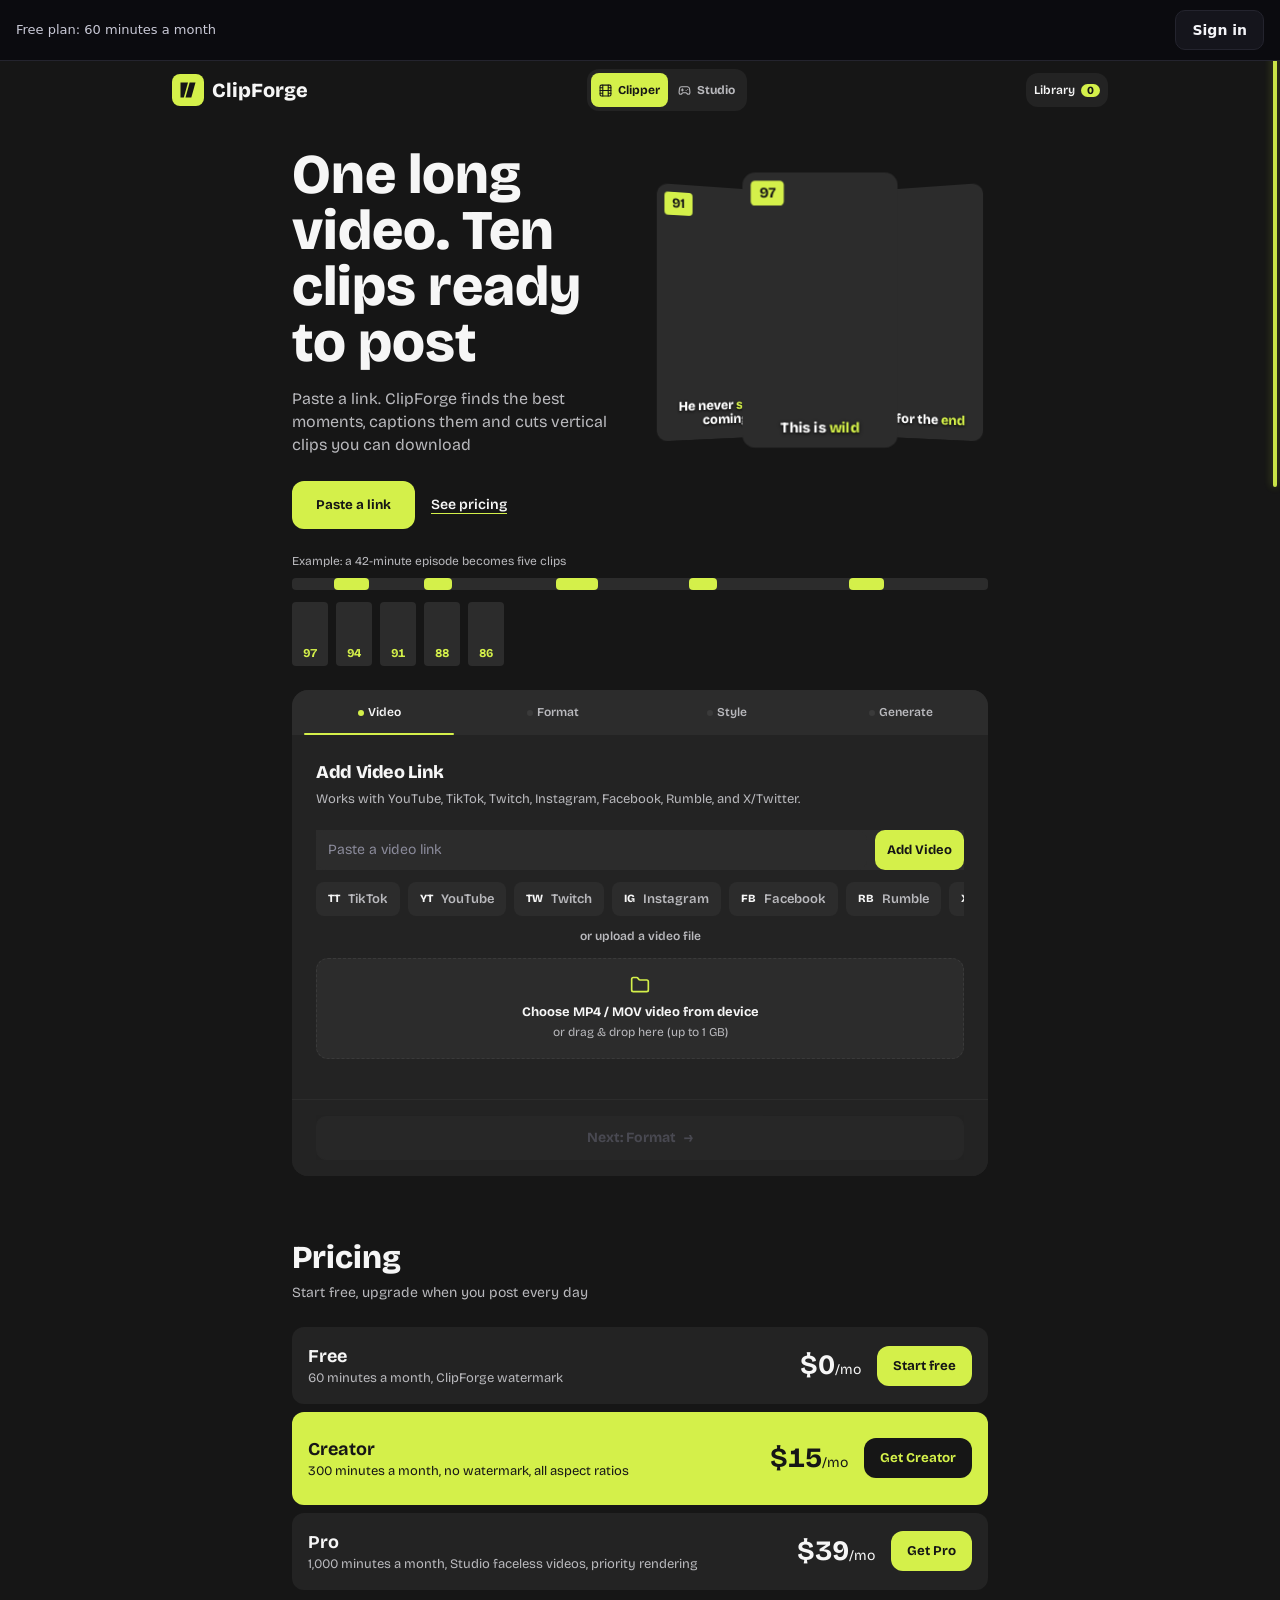
==== static/index.html @ 3fba1530 "Add sign-in, usage bar, upgrade prompts and Studio lock to the page" ====
<!DOCTYPE html>
<html lang="en">
<head>
  <meta charset="utf-8">
  <meta name="viewport" content="width=device-width, initial-scale=1, maximum-scale=1">
  <title>ClipForge — AI Video Repurposing & Studio</title>
  <link rel="preconnect" href="https://fonts.googleapis.com">
  <link rel="stylesheet" href="https://fonts.googleapis.com/css2?family=Bricolage+Grotesque:opsz,wght@12..96,400;12..96,600;12..96,800&display=swap">
  <style>
    :root {
      --bg: #0a0a0d;
      --card: #121217;
      --card-inner: #1a1a21;
      --line: #2a2a34;
      --line-active: #3d3d4b;
      --ink: #f4f4f6;
      --mute: #a1a1b0;
      --acc: #7c3aed;
      --acc-glow: rgba(124, 58, 237, 0.25);
      --acc-light: #a78bfa;
      --gold: #f59e0b;
      --gold-glow: rgba(245, 158, 11, 0.2);
      --purple: #a855f7;
      --purple-glow: rgba(168, 85, 247, 0.25);
      --err: #ef4444;
      --radius: 12px;
      --radius-sm: 8px;
    }
    * { box-sizing: border-box; margin: 0; padding: 0; }
    html { background: var(--bg); color-scheme: dark; }
    body {
      font: 400 15px/1.5 'Plus Jakarta Sans', system-ui, -apple-system, sans-serif;
      color: var(--ink);
      min-height: 100vh;
      overflow-x: hidden;
      background: #1e293b;
      -webkit-font-smoothing: antialiased;
    }

    /* Top Nav */
    header {
      border-bottom: 1px solid var(--line);
      background: rgba(11, 13, 20, 0.85);
      backdrop-filter: blur(12px);
      position: sticky;
      top: 0;
      z-index: 50;
    }
    .nav-inner {
      max-width: 960px;
      margin: 0 auto;
      padding: 10px 16px;
      display: flex;
      justify-content: space-between;
      align-items: center;
      gap: 12px;
    }
    .brand {
      display: flex;
      align-items: center;
      gap: 8px;
      font-size: 18px;
      font-weight: 800;
      letter-spacing: 0;
      cursor: pointer;
    }
    .brand-icon {
      width: 28px;
      height: 28px;
      background: #6d28d9;
      border-radius: 8px;
      display: flex;
      align-items: center;
      justify-content: center;
      font-size: 14px;
    }
    .brand span { color: var(--acc); }

    .mode-nav {
      display: flex;
      background: var(--card-inner);
      border: 1px solid var(--line);
      border-radius: 20px;
      padding: 2px;
      gap: 2px;
    }
    .mode-btn {
      background: transparent;
      border: none;
      color: var(--mute);
      font-size: 12px;
      font-weight: 700;
      padding: 5px 12px;
      border-radius: 16px;
      cursor: pointer;
      display: flex;
      align-items: center;
      gap: 5px;
      transition: all 0.2s;
    }
    .mode-btn.active {
      background: var(--card);
      color: var(--ink);
      box-shadow: 0 2px 8px rgba(0,0,0,0.4);
    }
    .mode-btn.active-gta {
      background: #a855f7;
      color: #fff;
    }

    .btn-lib {
      background: var(--card);
      border: 1px solid var(--line);
      color: var(--ink);
      font-size: 12px;
      font-weight: 600;
      padding: 5px 10px;
      border-radius: 20px;
      display: flex;
      align-items: center;
      gap: 6px;
      cursor: pointer;
      transition: all 0.2s;
      white-space: nowrap;
    }
    .btn-lib:hover { border-color: var(--line-active); background: var(--card-inner); }
    .badge-count {
      background: var(--acc);
      color: #000;
      font-size: 10px;
      font-weight: 800;
      padding: 1px 5px;
      border-radius: 10px;
    }

    /* Main Container */
    main {
      max-width: 680px;
      margin: 0 auto;
      padding: 20px 16px 80px;
    }

    /* Hero */
    .hero {
      text-align: center;
      margin-bottom: 20px;
    }
    .hero-badge {
      display: inline-flex;
      align-items: center;
      gap: 6px;
      padding: 4px 12px;
      border-radius: 20px;
      background: var(--acc-glow);
      border: 1px solid rgba(124, 58, 237, 0.4);
      color: var(--acc-light);
      font-size: 11px;
      font-weight: 700;
      margin-bottom: 8px;
      text-transform: none;
      letter-spacing: 0.5px;
    }
    .hero-badge.gta {
      background: var(--purple-glow);
      border-color: rgba(168, 85, 247, 0.4);
      color: #c084fc;
    }
    h1 {
      font-size: clamp(22px, 5vw, 32px);
      font-weight: 800;
      line-height: 1.2;
      letter-spacing: 0;
      margin-bottom: 6px;
    }
    h1 span {
      background: #7c3aed;
      -webkit-background-clip: text;
      -webkit-text-fill-color: transparent;
    }
    h1 span.gta-text {
      background: #c084fc;
      -webkit-background-clip: text;
      -webkit-text-fill-color: transparent;
    }
    .hero p {
      color: var(--mute);
      font-size: 13px;
      line-height: 1.4;
    }

    /* Wizard Card */
    .wizard-card {
      background: var(--card);
      border: 1px solid var(--line);
      border-radius: var(--radius);
      box-shadow: 0 12px 36px rgba(0, 0, 0, 0.4);
      overflow: hidden;
    }

    /* Step Indicator Bar */
    .steps-header {
      display: flex;
      border-bottom: 1px solid var(--line);
      background: rgba(19, 23, 34, 0.6);
    }
    .step-tab {
      flex: 1;
      padding: 12px 6px;
      text-align: center;
      font-size: 12px;
      font-weight: 600;
      color: var(--mute);
      display: flex;
      align-items: center;
      justify-content: center;
      gap: 6px;
      border-bottom: 2px solid transparent;
      transition: all 0.2s;
    }
    .step-tab.active {
      color: var(--acc-light);
      border-bottom-color: var(--acc);
      background: rgba(124, 58, 237, 0.05);
    }
    .step-tab.completed { color: var(--ink); }
    .step-circle {
      width: 18px;
      height: 18px;
      border-radius: 50%;
      background: var(--line);
      color: var(--mute);
      font-size: 10px;
      display: flex;
      align-items: center;
      justify-content: center;
      font-weight: 700;
    }
    .step-tab.active .step-circle {
      background: var(--acc);
      color: #000;
    }
    .step-tab.completed .step-circle {
      background: var(--line-active);
      color: var(--ink);
    }

    /* Step Content Area */
    .step-body { padding: 18px 16px; }
    .step-pane { display: none; }
    .step-pane.active {
      display: block;
      animation: slideIn 0.25s cubic-bezier(0.16, 1, 0.3, 1);
    }
    @keyframes slideIn {
      from { opacity: 0; transform: translateY(6px); }
      to { opacity: 1; transform: translateY(0); }
    }

    .pane-title {
      font-size: 16px;
      font-weight: 700;
      margin-bottom: 4px;
      display: flex;
      align-items: center;
      gap: 6px;
    }
    .pane-subtitle {
      font-size: 12px;
      color: var(--mute);
      margin-bottom: 14px;
    }

    /* Input & Queue */
    .input-box {
      display: flex;
      flex-direction: column;
      gap: 10px;
    }
    @media (min-width: 520px) {
      .input-box { flex-direction: row; }
    }
    .url-input {
      flex: 1;
      background: var(--card-inner);
      border: 1px solid var(--line);
      border-radius: var(--radius-sm);
      color: var(--ink);
      font-size: 14px;
      font-family: inherit;
      padding: 13px 14px;
      outline: none;
      transition: all 0.2s;
    }
    .url-input:focus {
      border-color: var(--acc);
      box-shadow: 0 0 0 3px var(--acc-glow);
    }
    .url-input::placeholder { color: #525c76; }
    .btn-add {
      background: var(--acc);
      color: #000;
      border: none;
      border-radius: var(--radius-sm);
      padding: 13px 18px;
      font-size: 13px;
      font-weight: 700;
      font-family: inherit;
      cursor: pointer;
      display: flex;
      align-items: center;
      justify-content: center;
      gap: 6px;
      white-space: nowrap;
      transition: all 0.2s;
    }
    .btn-add:hover { background: var(--acc-light); }
    .btn-add:disabled { opacity: 0.6; cursor: not-allowed; }

    /* Video Queue Cards */
    .queue-container {
      margin-top: 14px;
      display: flex;
      flex-direction: column;
      gap: 8px;
    }
    .video-card {
      background: var(--card-inner);
      border: 1px solid var(--line);
      border-radius: var(--radius-sm);
      padding: 10px 12px;
      display: flex;
      align-items: center;
      gap: 10px;
    }
    .video-thumb {
      width: 80px;
      height: 48px;
      border-radius: 6px;
      object-fit: cover;
      background: #000;
      flex-shrink: 0;
    }
    .video-meta { flex: 1; min-width: 0; }
    .video-name {
      font-size: 13px;
      font-weight: 600;
      white-space: nowrap;
      overflow: hidden;
      text-overflow: ellipsis;
      margin-bottom: 2px;
    }
    .video-author {
      font-size: 11px;
      color: var(--mute);
    }
    .video-status {
      display: inline-block;
      font-size: 10px;
      font-weight: 700;
      color: var(--acc-light);
      background: var(--acc-glow);
      padding: 2px 6px;
      border-radius: 4px;
      margin-top: 4px;
    }
    .btn-remove {
      background: none;
      border: none;
      color: var(--mute);
      font-size: 18px;
      cursor: pointer;
      padding: 4px;
      line-height: 1;
    }
    .btn-remove:hover { color: var(--err); }

    /* Option Groups & Chips */
    .option-group { margin-bottom: 18px; }
    .option-label {
      font-size: 12px;
      font-weight: 700;
      margin-bottom: 8px;
      display: flex;
      align-items: center;
      justify-content: space-between;
    }
    .option-hint {
      font-size: 11px;
      font-weight: 500;
      color: var(--mute);
    }

    .ratio-grid {
      display: grid;
      grid-template-columns: repeat(3, 1fr);
      gap: 8px;
    }
    .ratio-card {
      background: var(--card-inner);
      border: 1.5px solid var(--line);
      border-radius: var(--radius-sm);
      padding: 12px 6px;
      text-align: center;
      cursor: pointer;
      transition: all 0.2s;
      position: relative;
    }
    .ratio-card:hover { border-color: var(--line-active); }
    .ratio-card.active {
      border-color: var(--acc);
      background: rgba(124, 58, 237, 0.08);
      box-shadow: 0 0 0 2px var(--acc-glow);
    }
    .ratio-badge {
      position: absolute;
      top: -7px;
      right: 5px;
      background: var(--acc);
      color: #000;
      font-size: 8px;
      font-weight: 800;
      padding: 1px 4px;
      border-radius: 10px;
      text-transform: none;
    }
    .ratio-icon { font-size: 20px; margin-bottom: 4px; display: block; }
    .ratio-title { font-size: 11px; font-weight: 700; margin-bottom: 2px; }
    .ratio-desc { font-size: 9px; color: var(--mute); line-height: 1.2; }

    .chips-grid {
      display: flex;
      flex-wrap: wrap;
      gap: 6px;
    }
    .chip {
      background: var(--card-inner);
      border: 1px solid var(--line);
      color: var(--mute);
      padding: 8px 12px;
      border-radius: 8px;
      font-size: 12px;
      font-weight: 600;
      cursor: pointer;
      transition: all 0.2s;
      display: flex;
      align-items: center;
      gap: 6px;
      user-select: none;
    }
    .chip:hover { border-color: var(--line-active); color: var(--ink); }
    .chip.active {
      background: rgba(124, 58, 237, 0.12);
      border-color: var(--acc);
      color: var(--acc-light);
    }
    .chip.active-purple {
      background: rgba(168, 85, 247, 0.15);
      border-color: #a855f7;
      color: #c084fc;
    }
    .color-dot {
      width: 10px;
      height: 10px;
      border-radius: 50%;
      display: inline-block;
    }

    /* ===== Visual previews: horizontal swipe carousels, tap to choose ===== */
    .pv-list.chips-grid,
    .pv-list.ratio-grid {
      display: flex;
      flex-direction: row;
      flex-wrap: nowrap;
      align-items: stretch;
      gap: 10px;
      max-height: none;
      overflow-x: auto;
      overflow-y: hidden;
      overscroll-behavior-x: contain;
      -webkit-overflow-scrolling: touch;
      scroll-snap-type: x mandatory;
      scroll-padding: 0 4px;
      padding: 4px 4px 12px;
      margin: 0 -4px;
      scrollbar-width: thin;
    }
    .chip.pv-row,
    .ratio-card.pv-row {
      display: flex;
      flex-direction: column;
      align-items: center;
      gap: 10px;
      flex: 0 0 168px;
      width: 168px;
      box-sizing: border-box;
      padding: 10px;
      border-radius: 16px;
      text-align: center;
      font-size: 14px;
      scroll-snap-align: start;
    }
    .pv-prev { width: 100%; height: 199px; display: flex; align-items: center; justify-content: center; }
    .pv-txt { width: 100%; min-width: 0; }
    .pv-title { font-size: 14px; font-weight: 800; line-height: 1.25; color: var(--ink); }
    .pv-row.active .pv-title { color: var(--acc-light); }
    .pv-desc { font-size: 11.5px; line-height: 1.35; color: var(--mute); margin-top: 4px; font-weight: 500; }
    .ratio-card.pv-row .ratio-badge { top: -7px; right: 8px; }

    .pv-phone { position: relative; width: 112px; height: 199px; border-radius: 14px; overflow: hidden; background: #000; border: 2px solid rgba(255,255,255,.16); box-sizing: border-box; flex: 0 0 auto; }
    .pv-row.active .pv-phone { border-color: var(--acc); }
    .pv-phone::after { content: ""; position: absolute; inset: 0; background: linear-gradient(180deg, rgba(0,0,0,0) 55%, rgba(0,0,0,.55) 100%); pointer-events: none; }
    .pv-bg { position: absolute; inset: 0; width: 100%; height: 100%; object-fit: cover; object-position: 50% 25%; }
    .pv-fg { position: absolute; left: 0; top: 50%; width: 100%; height: auto; transform: translateY(-50%); }
    .pv-sub { position: absolute; left: 5px; right: 5px; bottom: 16px; text-align: center; font-size: 13px; line-height: 1.12; z-index: 2; }
    .pv-badge { position: absolute; top: 8px; left: 50%; transform: translateX(-50%); background: rgba(0,0,0,.72); color: #fff; font-size: 11px; font-weight: 800; padding: 3px 8px; border-radius: 10px; z-index: 2; white-space: nowrap; }
    .pv-bub { position: absolute; top: 10px; left: 6px; right: 6px; background: #fff; color: #0b1120; font-size: 12px; font-weight: 800; line-height: 1.2; padding: 6px 7px; border-radius: 10px; text-align: center; z-index: 2; }
    .pv-none { position: absolute; top: 8px; left: 0; right: 0; text-align: center; font-size: 11px; font-weight: 900; color: #f87171; z-index: 2; }
    .pv-track { position: absolute; left: 30%; top: 9%; width: 40%; height: 42%; border: 2px dashed #7c3aed; border-radius: 6px; box-shadow: 0 0 8px rgba(124, 58, 237,.6); z-index: 2; }

    .pv-shape { position: relative; overflow: hidden; border: 2px solid var(--mute); border-radius: 8px; background: #000; }
    .pv-shape img { position: absolute; inset: 0; width: 100%; height: 100%; object-fit: cover; }
    .pv-shape.r916 { width: 63px; height: 112px; }
    .pv-shape.r11 { width: 100px; height: 100px; }
    .pv-shape.r169 { width: 112px; height: 63px; }
    .pv-row.active .pv-shape { border-color: var(--acc); }

    .pv-meters { margin-top: 8px; display: flex; flex-direction: column; gap: 4px; }
    .pv-meters div { display: flex; justify-content: space-between; align-items: center; font-size: 11px; color: var(--mute); }
    .pv-dots { display: inline-flex; gap: 3px; }
    .pv-dots i { width: 10px; height: 6px; border-radius: 3px; background: rgba(255,255,255,.14); }
    .pv-dots i.on { background: #7c3aed; }

    .pv-tlwrap { width: 112px; height: 199px; display: flex; flex-direction: column; align-items: center; justify-content: space-between; font-size: 11px; color: var(--mute); padding: 4px 0; box-sizing: border-box; }
    .pv-tlv { position: relative; width: 34px; flex: 1; margin: 6px 0; border-radius: 17px; background: rgba(255,255,255,.08); overflow: hidden; }
    .pv-tlv i { position: absolute; left: 0; right: 0; border-radius: 17px; background: #7c3aed; }

    .pv-cnt { width: 112px; display: flex; flex-direction: column; align-items: center; gap: 6px; }
    .pv-cnt b { font-size: 44px; font-weight: 900; color: #7c3aed; line-height: 1; }
    .pv-cnt small { font-size: 11px; color: var(--mute); text-align: center; }
    .pv-cthumbs { display: flex; flex-wrap: wrap; justify-content: center; align-items: center; gap: 4px; width: 100px; margin-top: 4px; }
    .pv-mini { position: relative; width: 16px; height: 28px; border-radius: 3px; overflow: hidden; border: 1px solid rgba(255,255,255,.3); background: #000; }
    .pv-mini img { position: absolute; inset: 0; width: 100%; height: 100%; object-fit: cover; }
    .pv-more { font-size: 11px; font-weight: 800; color: var(--acc-light); }

    /* Footer Buttons */
    .wizard-footer {
      border-top: 1px solid var(--line);
      padding: 12px 16px;
      background: rgba(19, 23, 34, 0.8);
      display: flex;
      justify-content: space-between;
      align-items: center;
      gap: 12px;
    }
    .btn-back {
      background: transparent;
      border: 1px solid var(--line);
      color: var(--mute);
      padding: 10px 16px;
      border-radius: var(--radius-sm);
      font-size: 12px;
      font-weight: 600;
      font-family: inherit;
      cursor: pointer;
      transition: all 0.2s;
    }
    .btn-back:hover { border-color: var(--line-active); color: var(--ink); }
    .btn-next {
      flex: 1;
      max-width: 260px;
      background: var(--acc);
      color: #000;
      border: none;
      padding: 12px 18px;
      border-radius: var(--radius-sm);
      font-size: 13px;
      font-weight: 800;
      font-family: inherit;
      cursor: pointer;
      display: flex;
      align-items: center;
      justify-content: center;
      gap: 8px;
      transition: all 0.2s;
      margin-left: auto;
    }
    .btn-next:hover:not(:disabled) {
      background: var(--acc-light);
      box-shadow: 0 4px 16px var(--acc-glow);
    }
    .btn-next:disabled {
      background: var(--line);
      color: #525c76;
      cursor: not-allowed;
      box-shadow: none;
    }
    .btn-generate {
      background: #6d28d9;
      box-shadow: 0 4px 20px var(--acc-glow);
    }
    .btn-gta-gen {
      background: #c084fc;
      color: #fff;
      box-shadow: 0 4px 20px var(--purple-glow);
    }

    /* Live Progress Stage */
    #run-view, #faceless-run-view {
      display: none;
      padding: 20px 16px;
    }
    .run-header {
      display: flex;
      justify-content: space-between;
      align-items: center;
      margin-bottom: 16px;
    }
    .pulse-wrap {
      display: flex;
      align-items: center;
      gap: 8px;
    }
    .pulse-dot {
      width: 10px;
      height: 10px;
      border-radius: 50%;
      background: var(--acc);
      box-shadow: 0 0 10px var(--acc);
      animation: pulse 1.6s infinite;
    }
    @keyframes pulse {
      0% { transform: scale(0.9); opacity: 0.7; }
      50% { transform: scale(1.15); opacity: 1; }
      100% { transform: scale(0.9); opacity: 0.7; }
    }
    .timer-badge {
      background: var(--card-inner);
      border: 1px solid var(--line);
      font-family: monospace;
      font-size: 12px;
      padding: 3px 8px;
      border-radius: 6px;
      color: var(--mute);
    }

    .progress-track {
      width: 100%;
      height: 6px;
      background: var(--card-inner);
      border-radius: 999px;
      overflow: hidden;
      margin-bottom: 16px;
      border: 1px solid var(--line);
    }
    .progress-fill {
      height: 100%;
      width: 5%;
      background: linear-gradient(90deg, var(--acc), var(--acc-light));
      border-radius: 999px;
      transition: width 0.4s ease;
      box-shadow: 0 0 8px var(--acc-glow);
    }

    /* Review & Trim Screen */
    .trim-input {
      background: var(--card-inner);
      border: 1px solid var(--line);
      color: var(--ink);
      padding: 4px 8px;
      border-radius: 6px;
      font-size: 12px;
      width: 68px;
      text-align: center;
      font-weight: 700;
    }
    .trim-input:focus {
      border-color: var(--acc);
      outline: none;
    }
    .btn-nudge {
      background: var(--card-inner);
      border: 1px solid var(--line);
      color: var(--mute);
      padding: 4px 8px;
      border-radius: 6px;
      font-size: 11px;
      font-weight: 700;
      cursor: pointer;
      transition: all 0.15s ease;
    }
    .btn-nudge:hover {
      color: var(--ink);
      border-color: var(--line-active);
    }
    .review-card {
      background: var(--card-inner);
      border: 1px solid var(--line);
      border-radius: 12px;
      padding: 14px;
      transition: all 0.2s ease;
    }
    .review-card.selected {
      border-color: rgba(124, 58, 237, 0.5);
      background: rgba(124, 58, 237, 0.04);
    }

    /* Animated Pipeline Stepper */
    .pipe-stepper {
      display: flex;
      flex-direction: column;
      gap: 8px;
      margin-bottom: 16px;
    }
    .pipe-step {
      background: var(--card-inner);
      border: 1px solid var(--line);
      border-radius: var(--radius-sm);
      padding: 10px 12px;
      display: flex;
      align-items: center;
      justify-content: space-between;
      gap: 10px;
      transition: all 0.3s;
    }
    .pipe-step.active {
      border-color: var(--acc);
      background: rgba(124, 58, 237, 0.08);
    }
    .pipe-step.completed {
      border-color: var(--line-active);
      opacity: 0.8;
    }
    .pipe-left {
      display: flex;
      align-items: center;
      gap: 10px;
    }
    .pipe-num {
      width: 22px;
      height: 22px;
      border-radius: 50%;
      background: var(--line);
      color: var(--mute);
      font-size: 11px;
      font-weight: 800;
      display: flex;
      align-items: center;
      justify-content: center;
      flex-shrink: 0;
    }
    .pipe-step.active .pipe-num { background: var(--acc); color: #000; }
    .pipe-step.completed .pipe-num { background: var(--line-active); color: var(--acc-light); }
    .pipe-name { font-size: 13px; font-weight: 700; color: var(--mute); }
    .pipe-step.active .pipe-name { color: var(--ink); }
    .pipe-step.completed .pipe-name { color: var(--ink); }

    /* Animated Stage Icons */
    .anim-icon {
      display: none;
      align-items: center;
      gap: 3px;
    }
    .pipe-step.active .anim-icon { display: flex; }

    .anim-dl {
      font-size: 14px;
      animation: dlBounce 0.8s ease-in-out infinite;
    }
    @keyframes dlBounce {
      0%, 100% { transform: translateY(-2px); }
      50% { transform: translateY(2px); }
    }

    .eq-bar {
      width: 3px;
      background: var(--acc);
      border-radius: 2px;
      animation: eqBounce 1s ease-in-out infinite;
    }
    .eq-bar:nth-child(1) { height: 8px; animation-delay: 0.1s; }
    .eq-bar:nth-child(2) { height: 14px; animation-delay: 0.3s; }
    .eq-bar:nth-child(3) { height: 6px; animation-delay: 0.2s; }
    .eq-bar:nth-child(4) { height: 12px; animation-delay: 0.4s; }
    @keyframes eqBounce {
      0%, 100% { height: 4px; }
      50% { height: 16px; }
    }

    .scanner-ring {
      width: 14px;
      height: 14px;
      border: 2px solid rgba(124, 58, 237, 0.2);
      border-top-color: var(--acc);
      border-radius: 50%;
      animation: spinRing 0.8s linear infinite;
    }
    @keyframes spinRing {
      0% { transform: rotate(0deg); }
      100% { transform: rotate(360deg); }
    }

    .cutter-icon {
      font-size: 13px;
      animation: cutPulse 0.9s ease-in-out infinite;
    }
    @keyframes cutPulse {
      0%, 100% { transform: scale(1); opacity: 0.7; }
      50% { transform: scale(1.2); opacity: 1; }
    }

    .status-alert {
      background: var(--card-inner);
      border-left: 3px solid var(--acc);
      padding: 10px 12px;
      border-radius: 0 var(--radius-sm) var(--radius-sm) 0;
      font-size: 12px;
      font-weight: 500;
      margin-bottom: 14px;
    }
    .error-alert {
      background: rgba(239, 68, 68, 0.1);
      border-left: 3px solid var(--err);
      color: #fca5a5;
      padding: 10px 12px;
      border-radius: 0 var(--radius-sm) var(--radius-sm) 0;
      font-size: 12px;
      margin-bottom: 14px;
      display: none;
    }

    /* Clips Grid */
    .clips-stream {
      display: flex;
      flex-direction: column;
      gap: 16px;
    }
    @media (min-width: 600px) {
      .clips-stream {
        display: grid;
        grid-template-columns: repeat(2, 1fr);
      }
    }
    .clip-card {
      background: var(--card);
      border: 1px solid var(--line);
      border-radius: var(--radius);
      overflow: hidden;
      display: flex;
      flex-direction: column;
    }
    .video-wrap {
      width: 100%;
      aspect-ratio: 9/16;
      background: #000;
      position: relative;
    }
    .video-wrap.ratio-1-1 { aspect-ratio: 1/1; }
    .video-wrap.ratio-16-9 { aspect-ratio: 16/9; }
    .video-wrap video {
      width: 100%;
      height: 100%;
      object-fit: contain;
    }
    .clip-details {
      padding: 12px;
      display: flex;
      flex-direction: column;
      flex: 1;
    }
    .clip-badges {
      display: flex;
      justify-content: space-between;
      align-items: center;
      margin-bottom: 6px;
    }
    .score-badge {
      background: var(--gold-glow);
      border: 1px solid rgba(245, 158, 11, 0.3);
      color: var(--gold);
      font-size: 10px;
      font-weight: 800;
      padding: 2px 6px;
      border-radius: 10px;
    }
    .cat-badge {
      background: var(--acc-glow);
      color: var(--acc-light);
      font-size: 9px;
      font-weight: 700;
      text-transform: none;
      padding: 2px 5px;
      border-radius: 4px;
    }
    .clip-heading {
      font-size: 13px;
      font-weight: 700;
      margin-bottom: 4px;
      line-height: 1.3;
    }
    .hook-alert {
      background: var(--card-inner);
      border-left: 2px solid var(--gold);
      padding: 5px 8px;
      border-radius: 0 4px 4px 0;
      font-size: 10px;
      color: var(--mute);
      margin-bottom: 8px;
    }
    .hook-alert b { color: var(--ink); }
    .clip-snippet {
      font-size: 11px;
      color: var(--mute);
      margin-bottom: 10px;
      flex: 1;
    }
    .clip-acts {
      display: flex;
      gap: 6px;
      margin-top: auto;
      border-top: 1px solid var(--line);
      padding-top: 8px;
    }
    .btn-dl {
      flex: 1;
      background: var(--acc);
      color: #000;
      font-size: 12px;
      font-weight: 700;
      text-align: center;
      padding: 8px;
      border-radius: var(--radius-sm);
      text-decoration: none;
      cursor: pointer;
      display: flex;
      align-items: center;
      justify-content: center;
      gap: 4px;
    }
    .btn-dl:hover { background: var(--acc-light); }
    .btn-copy {
      background: var(--card-inner);
      border: 1px solid var(--line);
      color: var(--ink);
      font-size: 11px;
      font-weight: 600;
      padding: 8px 10px;
      border-radius: var(--radius-sm);
      cursor: pointer;
    }

    /* Modal Backdrop & Box */
    .modal-backdrop {
      display: none;
      position: fixed;
      inset: 0;
      background: rgba(0,0,0,0.85);
      backdrop-filter: blur(8px);
      z-index: 100;
      align-items: center;
      justify-content: center;
      padding: 16px;
    }
    .modal-box {
      background: var(--card);
      border: 1px solid var(--line);
      border-radius: var(--radius);
      max-width: 620px;
      width: 100%;
      max-height: 85vh;
      overflow-y: auto;
      padding: 18px;
    }

    /* Script area */
    .script-area {
      width: 100%;
      background: var(--card-inner);
      border: 1px solid var(--line);
      border-radius: var(--radius-sm);
      color: var(--ink);
      font-size: 13px;
      font-family: inherit;
      padding: 12px;
      outline: none;
      resize: vertical;
      min-height: 110px;
      line-height: 1.5;
    }
    .script-area:focus {
      border-color: #a855f7;
      box-shadow: 0 0 0 3px var(--purple-glow);
    }
    .script-counter {
      display: flex;
      justify-content: space-between;
      font-size: 11px;
      color: var(--mute);
      margin-top: 4px;
      margin-bottom: 12px;
    }
    .script-pills {
      display: flex;
      flex-wrap: wrap;
      gap: 6px;
      margin-bottom: 14px;
    }
    .script-pill {
      background: var(--card-inner);
      border: 1px solid var(--line);
      color: var(--mute);
      font-size: 11px;
      font-weight: 600;
      padding: 4px 8px;
      border-radius: 12px;
      cursor: pointer;
      transition: all 0.2s;
    }
    .script-pill:hover {
      border-color: #a855f7;
      color: #c084fc;
    }

    /* Voice profile consent box */
    .consent-box {
      background: rgba(168, 85, 247, 0.08);
      border: 1px solid rgba(168, 85, 247, 0.3);
      border-radius: var(--radius-sm);
      padding: 12px;
      margin: 14px 0;
      font-size: 12px;
      display: flex;
      align-items: flex-start;
      gap: 10px;
      line-height: 1.4;
    }
    .consent-box input[type="checkbox"] {
      margin-top: 3px;
      cursor: pointer;
      accent-color: #a855f7;
    }

    /* ===== Design pass: hierarchy, fewer decorations, mobile-first ===== */
    body { background: var(--bg); font-size: 16px; }
    main { max-width: 560px; padding: 16px 16px 96px; }
    .brand-icon { background: var(--acc); }
    header .nav-inner { padding: 10px 16px; gap: 8px; }
    .mode-btn { padding: 7px 10px; font-size: 12px; min-height: 36px; }
    .btn-lib { min-height: 36px; }

    .hero { text-align: left; margin-bottom: 18px; }
    h1 { font-size: clamp(26px, 7vw, 34px); line-height: 1.12; letter-spacing: 0; margin-bottom: 8px; }
    h1 span, h1 span.gta-text {
      background: none;
      -webkit-background-clip: border-box;
      background-clip: border-box;
      -webkit-text-fill-color: currentColor;
      color: var(--acc-light);
    }
    h1 span.gta-text { color: #c084fc; }
    .hero p { font-size: 15px; color: var(--mute); line-height: 1.45; }

    .wizard-card { box-shadow: none; border-radius: 14px; }
    .steps-header { background: transparent; }
    .step-tab { font-size: 13px; padding: 14px 6px; min-height: 48px; }
    .step-tab.active { background: transparent; }
    .step-body { padding: 20px 16px; }

    .pane-title { font-size: 20px; font-weight: 800; letter-spacing: 0; margin-bottom: 4px; }
    .pane-subtitle { font-size: 14px; margin-bottom: 20px; line-height: 1.45; }
    .option-group { margin-bottom: 26px; }
    .option-label { font-size: 15px; font-weight: 800; color: var(--ink); margin-bottom: 10px; }
    .option-hint { font-size: 12px; font-weight: 500; }

    .url-input, .url-input:focus { font-size: 16px; min-height: 52px; }
    .btn-add { min-height: 52px; font-size: 15px; }
    .video-card { padding: 12px; }
    .video-name { font-size: 14px; }

    .chip { min-height: 48px; font-size: 14px; font-weight: 700; border-radius: 12px; }
    .ratio-icon, .ratio-badge { display: none; }

    .wizard-footer { padding: 14px 16px; }
    .btn-back { min-height: 48px; font-size: 13px; }
    .btn-next, .btn-generate, .btn-gta-gen {
      min-height: 56px;
      font-size: 15px;
      max-width: none;
      flex: 1;
      margin-left: 0;
      box-shadow: none;
      background: var(--acc);
      color: #000;
    }
    .btn-gta-gen { background: #9333ea; color: #fff; }
    .btn-next:hover:not(:disabled), .btn-generate:hover:not(:disabled) { box-shadow: none; background: var(--acc-light); }
    .btn-gta-gen:hover:not(:disabled) { background: #7e22ce; box-shadow: none; }

    .btn-dl { min-height: 48px; font-size: 14px; }
    .clip-card { box-shadow: none; }
    .clip-details { padding: 14px; }
    .clip-acts .btn-copy { min-height: 48px; }
    .review-card, .video-card { box-shadow: none; }
    .wizard-card, .clip-card { border-color: var(--line); }
    #btn-back[style*="hidden"] { display: none; }

    /* ===== Visual redesign: tokens, hierarchy, states ===== */
    :root {
      --radius: 16px;
      --radius-md: 12px;
      --radius-sm: 10px;
      --radius-xs: 8px;
      --blue: #3b82f6;
      --blue-light: #60a5fa;
      --focus-ring: 0 0 0 3px rgba(96, 165, 250, 0.45);
    }
    body { font-size: 16px; line-height: 1.5; }
    h1, h2, .pane-title { text-wrap: balance; }
    p, .pane-subtitle, .option-hint, .clip-snippet, .pv-desc { text-wrap: pretty; }

    /* Header */
    header { background: rgba(10, 10, 13, 0.86); border-bottom: 1px solid var(--line); }
    .nav-inner { min-height: 60px; }
    .brand { font-size: 17px; font-weight: 800; letter-spacing: 0; }
    .brand-icon { width: 30px; height: 30px; border-radius: var(--radius-xs); background: var(--acc); }
    .brand-icon .ico { width: 16px; height: 16px; color: #fff; }
    .brand span { color: var(--acc-light); }
    .mode-nav { background: var(--card); border-radius: var(--radius-md); padding: 3px; }
    .mode-btn { min-height: 34px; border-radius: 9px; font-weight: 700; color: var(--mute); }
    .mode-btn .ico { width: 14px; height: 14px; }
    .mode-btn.active { background: var(--card-inner); color: var(--ink); box-shadow: inset 0 0 0 1px var(--line-active); }
    .mode-btn.active-gta { background: var(--acc); color: #fff; }
    .btn-lib { min-height: 36px; border-radius: 10px; background: var(--card); }
    .badge-count { background: var(--acc); color: #fff; font-variant-numeric: tabular-nums; }

    /* Hero: the product, stated plainly */
    .hero { margin-bottom: 24px; }
    h1 { font-size: clamp(28px, 7vw, 40px); line-height: 1.08; letter-spacing: 0; font-weight: 800; margin-bottom: 10px; }
    h1 span, h1 span.gta-text { color: var(--acc-light); }
    h1 span.gta-text { color: #c084fc; }
    .hero p { font-size: 16px; color: var(--mute); max-width: 46ch; }

    /* Surfaces: one card treatment, no glow */
    .wizard-card { background: var(--card); border: 1px solid var(--line); border-radius: var(--radius); box-shadow: none; }
    .steps-header { background: none; border-bottom: 1px solid var(--line); }
    .step-tab { min-height: 48px; font-size: 13px; font-weight: 600; color: var(--mute); background: none; }
    .step-tab.active { color: var(--ink); background: none; border-bottom-color: var(--acc); }
    .step-tab.completed { color: var(--ink); }
    .step-tab.active .step-circle { background: var(--acc); color: #fff; }
    .step-circle, .pipe-num { font-variant-numeric: tabular-nums; }
    .step-body { padding: 20px; }
    .wizard-footer { padding: 14px 20px; background: var(--card); }

    /* Type scale */
    .pane-title { font-size: 20px; font-weight: 800; letter-spacing: 0; color: var(--ink); }
    .pane-subtitle { font-size: 14px; color: var(--mute); margin-bottom: 20px; }
    .option-group { margin-bottom: 28px; }
    .option-label { font-size: 14px; font-weight: 700; color: var(--ink); margin-bottom: 12px; }
    .option-hint { font-size: 12px; font-weight: 500; color: var(--mute); }

    /* Inputs and buttons: one primary action per view */
    .url-input { min-height: 52px; font-size: 16px; background: var(--card-inner); border: 1px solid var(--line); border-radius: var(--radius-sm); color: var(--ink); }
    .url-input::placeholder { color: #7d7d8e; }
    .url-input:focus { border-color: var(--acc); box-shadow: 0 0 0 3px rgba(124, 58, 237, 0.3); }
    .btn-add, .btn-next, .btn-generate, .btn-gta-gen, .btn-dl {
      background: var(--acc); color: #fff; font-weight: 700; border-radius: var(--radius-sm); box-shadow: none;
    }
    .btn-add { min-height: 52px; font-size: 15px; }
    .btn-next, .btn-generate, .btn-gta-gen { min-height: 56px; font-size: 16px; }
    .btn-dl { min-height: 44px; font-size: 14px; }
    .btn-add:hover, .btn-next:hover:not(:disabled), .btn-generate:hover:not(:disabled),
    .btn-gta-gen:hover:not(:disabled), .btn-dl:hover { background: #6d28d9; box-shadow: none; }
    .btn-next:disabled { background: var(--card-inner); color: #6f6f80; border: 1px solid var(--line); box-shadow: none; }
    .btn-back { min-height: 48px; font-weight: 600; color: var(--mute); background: transparent; border: 1px solid var(--line); border-radius: var(--radius-sm); }
    .btn-back:hover { color: var(--ink); border-color: var(--line-active); }
    .btn-copy { min-height: 44px; border-radius: var(--radius-xs); }
    button:disabled, .btn-add:disabled { opacity: 0.55; cursor: not-allowed; }
    button:active:not(:disabled) { transform: scale(0.98); }
    button, .chip, .ratio-card { transition: background-color 0.15s ease, border-color 0.15s ease, color 0.15s ease, transform 0.1s ease; }
    :focus-visible { outline: none; box-shadow: var(--focus-ring); }

    /* Option chips and swipe cards */
    .chip { min-height: 48px; font-size: 14px; font-weight: 600; color: var(--mute); background: var(--card-inner); border: 1px solid var(--line); border-radius: var(--radius-md); }
    .chip:hover { border-color: var(--line-active); color: var(--ink); }
    .chip.active { background: rgba(124, 58, 237, 0.14); border-color: var(--acc); color: #efe9ff; }
    .chip .ico { width: 16px; height: 16px; flex: none; }
    .ratio-icon, .ratio-badge { display: none; }
    .chip.pv-row, .ratio-card.pv-row { border-radius: 16px; padding: 10px; }
    .pv-phone { border-radius: 6px; }
    .pv-title { font-size: 14px; font-weight: 700; }
    .pv-desc { font-size: 12px; color: var(--mute); }
    .pv-track { box-shadow: none; }

    /* Progress and status */
    .progress-track { background: var(--card-inner); border: none; height: 6px; }
    .progress-fill { background: linear-gradient(90deg, var(--acc), var(--blue)); box-shadow: none; }
    .pipe-step { background: var(--card-inner); border-radius: var(--radius-sm); }
    .pipe-step.active { border-color: var(--acc); background: rgba(124, 58, 237, 0.1); }
    .status-alert { border-left-color: var(--acc); border-radius: 0 var(--radius-xs) var(--radius-xs) 0; }
    .timer-badge, #run-pct-label, #run-eta, #lib-badge, .score-badge, #review-count-badge,
    #review-selected-summary, #upload-pct-text, .pv-cnt b, .pv-meters { font-variant-numeric: tabular-nums; }
    .timer-badge { font-family: ui-monospace, SFMono-Regular, Menlo, Consolas, monospace; font-size: 12px; border-radius: var(--radius-xs); }

    /* Clip cards and badges */
    .clip-card { background: var(--card); border: 1px solid var(--line); border-radius: var(--radius); box-shadow: none; }
    .clip-details { padding: 14px; }
    .clip-heading { font-size: 15px; font-weight: 700; }
    .clip-snippet { font-size: 13px; color: var(--mute); }
    .clip-acts { border-top: 1px solid var(--line); }
    .score-badge { background: rgba(245, 158, 11, 0.12); border: none; color: #fbbf24; font-weight: 700; border-radius: 6px; }
    .cat-badge { border-radius: 6px; font-weight: 700; }
    .video-card { background: var(--card-inner); border-radius: var(--radius-sm); }
    .video-thumb { border-radius: 6px; }
    .review-card { background: var(--card-inner); border-radius: var(--radius-sm); }
    .review-card.selected { border-color: var(--acc); background: rgba(124, 58, 237, 0.06); }
    .modal-box { background: var(--card); border-radius: var(--radius); }

    /* Icons: one family, sized to the text beside them */
    .ico { width: 1em; height: 1em; display: inline-block; vertical-align: -0.125em; flex: none; }

    /* Wider layout on desktop: the workspace gets more room */
    @media (min-width: 900px) {
      main { max-width: 760px; }
      .step-body { padding: 28px; }
      .wizard-footer { padding: 16px 28px; }
    }

    /* Motion respects the reduced-motion setting */
    @media (prefers-reduced-motion: reduce) {
      *, *::before, *::after {
        animation-duration: 0.01ms !important;
        animation-iteration-count: 1 !important;
        transition-duration: 0.01ms !important;
        scroll-behavior: auto !important;
      }
    }

    /* Fit-to-width fixes found in the 375px review */
    .mode-btn { flex-direction: row; white-space: nowrap; }
    .mode-btn > span { display: inline-flex; align-items: center; gap: 6px; white-space: nowrap; }
    .mode-btn .ico { width: 14px; height: 14px; }
    .step-tab { white-space: nowrap; gap: 6px; padding: 14px 4px; font-size: 12px; }
    .step-tab .step-circle { flex: none; }

    /* Narrow phones: mode switch moves to its own full-width row */
    @media (max-width: 420px) {
      .nav-inner { flex-wrap: wrap; padding: 10px 16px; row-gap: 10px; min-height: 0; }
      .mode-nav { order: 3; width: 100%; }
      .mode-nav .mode-btn { flex: 1; justify-content: center; min-height: 36px; }
      .brand { font-size: 16px; }
    }

    /* ===== v3 system: one spacing scale, one type scale, one motion set ===== */
    :root {
      --s1: 4px;  /* tight: icon to label, dots, meta */
      --s2: 8px;  /* related items */
      --s3: 12px; /* card padding, gaps inside a block */
      --s4: 16px; /* between option groups and sections */
      --fs-meta: 12px;
      --fs-small: 13px;
      --fs-body: 14px;
      --fs-title: 18px;
      --radius-card: 20px; /* outer: 20 - 12 padding = 8 inner */
      --radius-tile: 12px; /* outer: 12 - 6 padding = 6 inner */
      --radius-ctl: 8px;
      --purple-solid: #a855f7;
      --purple-action: #9333ea;
      --ease-out: cubic-bezier(0.16, 1, 0.3, 1);
      --ease-move: cubic-bezier(0.65, 0, 0.35, 1);
      --dur-enter: 200ms;
      --dur-exit: 160ms;   /* exits are 20% shorter than entrances */
      --dur-hover: 150ms;
      --acc-soft: #241a3d; /* solid tint, replaces stacked rgba shades */
      --focus-ring: 0 0 0 2px var(--blue-light);
    }
    body { background: var(--bg); font-size: var(--fs-body); line-height: 1.45; letter-spacing: 0; }
    i, em { font-style: normal; }
    h1, h2, h3, .pane-title, .view-title, .brand, .clip-heading, .pv-title { letter-spacing: 0; }
    :focus-visible { outline: none; box-shadow: var(--focus-ring); }

    /* Layout */
    main { max-width: 560px; padding: var(--s3) var(--s3) 80px; }
    header .nav-inner { min-height: 0; padding: var(--s2) var(--s3); gap: var(--s2); }
    .brand { font-size: 16px; font-weight: 800; }
    .brand-icon { width: 26px; height: 26px; border-radius: 6px; }
    .brand-icon .ico { width: 14px; height: 14px; }
    .mode-nav { padding: 2px; border-radius: var(--radius-ctl); }
    .mode-btn { min-height: 34px; padding: var(--s1) var(--s2); font-size: var(--fs-meta); border-radius: 6px; }
    .mode-btn .ico { width: 13px; height: 13px; }
    .btn-lib { min-height: 34px; padding: var(--s1) var(--s2); font-size: var(--fs-meta); border-radius: var(--radius-ctl); }
    .badge-count { font-size: 11px; padding: 0 6px; border-radius: 8px; }
    @media (min-width: 900px) {
      main { max-width: 680px; }
      .step-body { padding: var(--s4); }
      .wizard-footer { padding: var(--s3) var(--s4); }
    }
    .wizard-card + .wizard-card, #results-view, #faceless-result-view, #live-clips-wrap, #review-view { margin-top: var(--s4); }

    /* Hero: headline, promise, and a real output frame */
    .hero { display: flex; align-items: center; justify-content: space-between; gap: var(--s3); margin-bottom: var(--s4); }
    .hero-copy { min-width: 0; flex: 1; }
    .hero h1 { font-size: 22px; line-height: 1.15; font-weight: 800; margin-bottom: var(--s2); text-wrap: balance; }
    .hero h1 span { color: var(--acc-light); }
    .hero h1 span.gta-text { color: #c084fc; }
    .hero p { font-size: var(--fs-small); color: var(--mute); text-wrap: pretty; }
    .hero-steps { list-style: none; display: flex; flex-wrap: wrap; align-items: center; gap: var(--s1) 0; margin-top: var(--s2); font-size: var(--fs-meta); color: var(--mute); font-weight: 600; }
    .hero-steps li + li::before { content: "→"; margin: 0 var(--s2); color: var(--line-active); }
    .hero-visual { position: relative; flex: 0 0 auto; width: 96px; aspect-ratio: 9 / 16; border-radius: var(--radius-tile); overflow: hidden; background: #000; border: 1px solid var(--line); }
    .hero-visual img { position: absolute; inset: 0; width: 100%; height: 100%; object-fit: cover; object-position: 50% 25%; }
    .hv-sub { position: absolute; left: var(--s1); right: var(--s1); bottom: var(--s3); text-align: center; font-size: 12px; font-weight: 800; line-height: 1.15; color: #fff; text-shadow: 0 1px 3px #000; }
    .hv-sub span { color: #facc15; }
    @media (min-width: 600px) { .hero-visual { width: 120px; } .hero h1 { font-size: 26px; } }

    /* Cards, tabs, steps */
    .wizard-card { background: var(--card); border: 1px solid var(--line); border-radius: var(--radius-card); box-shadow: none; overflow: hidden; }
    .steps-header { background: none; border-bottom: 1px solid var(--line); }
    .step-tab { min-height: 40px; padding: var(--s2) var(--s1); font-size: var(--fs-meta); font-weight: 600; gap: var(--s1); background: none; border-bottom: none; position: relative; color: var(--mute); }
    .step-tab.active { color: var(--ink); background: none; border-bottom: none; }
    .step-tab.completed { color: var(--ink); }
    .step-tab::after { content: ""; position: absolute; left: var(--s3); right: var(--s3); bottom: 0; height: 2px; border-radius: 2px; background: var(--acc); transform: scaleX(0); transition: transform var(--dur-enter) var(--ease-move); }
    .step-tab.active::after { transform: scaleX(1); animation: stretch var(--dur-enter) var(--ease-out); }
    @keyframes stretch { from { transform: scaleX(0.88); } to { transform: scaleX(1); } }
    .step-circle { display: inline-block; width: 6px; height: 6px; min-width: 6px; border-radius: 50%; background: var(--line-active); font-size: 0; color: transparent; }
    .step-tab.active .step-circle { background: var(--acc); }
    .step-tab.completed .step-circle { background: var(--ink); }
    .step-body { position: relative; padding: var(--s3); }
    .step-pane.active { animation: paneIn var(--dur-enter) var(--ease-out) backwards; }
    .step-pane.leaving { display: block; position: absolute; top: var(--s3); left: var(--s3); right: var(--s3); pointer-events: none; animation: paneOut var(--dur-exit) var(--ease-out) forwards; }
    @keyframes paneIn { from { opacity: 0; transform: translateY(4px); } to { opacity: 1; transform: none; } }
    @keyframes paneOut { to { opacity: 0; transform: translateY(-4px); } }
    .wizard-footer { background: var(--card); border-top: 1px solid var(--line); padding: var(--s3); gap: var(--s2); }

    /* Type */
    .pane-title { font-size: var(--fs-title); font-weight: 800; margin-bottom: var(--s1); color: var(--ink); }
    .pane-subtitle { font-size: var(--fs-small); color: var(--mute); margin-bottom: var(--s3); }
    .option-group { margin-bottom: var(--s4); }
    .option-label { font-size: var(--fs-small); font-weight: 700; color: var(--ink); margin-bottom: var(--s2); display: flex; flex-direction: column; align-items: flex-start; gap: 2px; }
    .option-hint { font-size: var(--fs-meta); font-weight: 500; color: var(--mute); }
    .meta { font-size: var(--fs-meta); color: var(--mute); }
    .meta-strong { font-size: var(--fs-meta); color: var(--mute); font-weight: 700; }
    .view-title { font-size: var(--fs-title); font-weight: 800; color: var(--ink); margin: 0; }
    .section-title { font-size: var(--fs-small); font-weight: 700; color: var(--acc-light); }
    .run-title { font-size: var(--fs-body); font-weight: 700; color: var(--ink); }
    .count-text { font-size: var(--fs-meta); font-weight: 700; color: var(--acc-light); }
    .panel { background: var(--card-inner); border-radius: var(--radius-tile); padding: var(--s3); margin-bottom: var(--s4); }
    .panel-title { font-size: var(--fs-small); font-weight: 800; color: var(--ink); }
    .status-text { font-size: var(--fs-meta); font-weight: 700; cursor: help; }
    .status-warn { color: #facc15; }
    .status-info { color: #93c5fd; }

    /* Layout helpers: one gap scale for every row */
    .row { display: flex; align-items: center; gap: var(--s2); }
    .row-tight { gap: var(--s1); }
    .row-wrap { flex-wrap: wrap; }
    .row-between { justify-content: space-between; }
    .row-end { justify-content: flex-end; }
    .stack { display: flex; flex-direction: column; gap: var(--s3); }
    .actions { margin-top: var(--s3); }
    .modal-head { margin-bottom: var(--s3); gap: var(--s2); }
    .results-head { margin-bottom: var(--s3); gap: var(--s2); align-items: flex-end; }
    .review-head { display: flex; justify-content: space-between; align-items: flex-start; flex-wrap: wrap; gap: var(--s2); margin-bottom: var(--s3); }
    .review-foot { margin-top: var(--s3); gap: var(--s3); }

    /* Inputs and buttons: one primary action per view, 40px+ targets */
    .input-box { gap: var(--s2); }
    .url-input { min-height: 40px; font-size: var(--fs-body); padding: var(--s2) var(--s3); border-radius: var(--radius-ctl); }
    .url-input-sm { min-height: 34px; max-width: 200px; font-size: var(--fs-meta); padding: var(--s1) var(--s2); }
    .url-input::placeholder { color: #8b8b9b; }
    .btn-add { min-height: 40px; padding: var(--s2) var(--s3); font-size: var(--fs-small); border-radius: var(--radius-ctl); }
    .btn-add:disabled::before { content: ""; display: inline-block; width: 12px; height: 12px; margin-right: var(--s1); border: 2px solid currentColor; border-right-color: transparent; border-radius: 50%; vertical-align: -2px; animation: spin 0.7s linear infinite; }
    @keyframes spin { to { transform: rotate(360deg); } }
    .btn-next, .btn-generate, .btn-gta-gen { min-height: 44px; padding: var(--s2) var(--s3); font-size: var(--fs-body); border-radius: var(--radius-ctl); }
    .btn-back { min-height: 40px; padding: var(--s2) var(--s3); font-size: var(--fs-small); border-radius: var(--radius-ctl); }
    .btn-sm { min-height: 32px; padding: var(--s1) var(--s2); font-size: var(--fs-meta); }
    .btn-block { width: 100%; }
    .btn-half { max-width: 180px; }
    .btn-retry { flex: 1; }
    .btn-danger { background: #2a1316; color: #fca5a5; border: 1px solid #7f1d1d; }
    .btn-outline-purple { background: var(--card-inner); border: 1px solid var(--purple-solid); color: #d8b4fe; }
    .btn-purple { background: var(--purple-action); color: #fff; border-color: var(--purple-action); }
    .btn-dl { min-height: 40px; padding: var(--s2); font-size: var(--fs-small); border-radius: var(--radius-ctl); }
    .btn-copy { min-height: 40px; padding: var(--s2) var(--s3); font-size: var(--fs-meta); border-radius: var(--radius-ctl); }
    button:disabled, .btn-add:disabled { opacity: 0.5; cursor: not-allowed; }
    button:active:not(:disabled), .chip:active, .pv-row:active, .ratio-card:active { transform: scale(0.97); transition-duration: 0ms; }

    /* Plain chips */
    .chips-grid { gap: var(--s2); }
    .chip { min-height: 36px; padding: var(--s2) var(--s3); font-size: var(--fs-small); font-weight: 600; border-radius: var(--radius-ctl); }
    .chip.active { background: var(--acc-soft); border-color: var(--acc); color: #efe9ff; }
    .color-dot { width: 8px; height: 8px; }

    /* Visual option cards: horizontal swipe, 3 full cards + a peek of the 4th */
    .pv-list.chips-grid, .pv-list.ratio-grid {
      gap: var(--s2);
      padding: var(--s1) var(--s1) var(--s2);
      margin: 0 calc(var(--s1) * -1);
      scroll-padding: var(--s1);
      -webkit-mask-image: linear-gradient(90deg, #000 calc(100% - 24px), transparent);
              mask-image: linear-gradient(90deg, #000 calc(100% - 24px), transparent);
    }
    .chip.pv-row, .ratio-card.pv-row {
      flex: 0 0 84px; width: 84px; gap: var(--s1);
      padding: var(--s1) var(--s1) var(--s2);
      border: 1.5px solid var(--line); border-radius: var(--radius-tile);
      background: var(--card-inner); font-size: var(--fs-meta); text-align: center;
    }
    .pv-row.active { border-color: var(--acc); background: var(--acc-soft); }
    .pv-prev { width: 100%; height: 112px; display: flex; align-items: center; justify-content: center; }
    .pv-txt { width: 100%; min-width: 0; }
    .pv-title { font-size: 12px; font-weight: 700; line-height: 1.2; color: var(--ink); text-wrap: balance; display: -webkit-box; -webkit-line-clamp: 2; -webkit-box-orient: vertical; overflow: hidden; min-height: 2.5em; }
    .pv-row.active .pv-title { color: var(--acc-light); }
    .pv-desc { display: none; }
    .pv-caption { margin-top: var(--s2); font-size: var(--fs-meta); color: var(--mute); min-height: 3em; text-wrap: pretty; }
    .pv-caption b { display: block; font-size: var(--fs-small); color: var(--ink); font-weight: 700; }

    .pv-phone { position: relative; width: 63px; height: 112px; border-radius: 6px; overflow: hidden; background: #000; border: 1.5px solid var(--line-active); box-sizing: border-box; flex: 0 0 auto; }
    .pv-row.active .pv-phone { border-color: var(--acc); }
    .pv-phone::after { display: none; }
    .pv-bg { position: absolute; inset: 0; width: 100%; height: 100%; object-fit: cover; object-position: 50% 25%; }
    .pv-fg { position: absolute; left: 0; top: 50%; width: 100%; height: auto; transform: translateY(-50%); }
    .pv-sub { position: absolute; left: 3px; right: 3px; bottom: 12px; text-align: center; font-size: 11px; line-height: 1.12; z-index: 2; }
    .pv-badge { position: absolute; top: 6px; left: 50%; transform: translateX(-50%); background: #000; color: #fff; font-size: 10px; font-weight: 800; padding: 2px 6px; border-radius: 6px; z-index: 2; white-space: nowrap; font-variant-numeric: tabular-nums; }
    .pv-bub { position: absolute; top: 8px; left: 4px; right: 4px; background: #fff; color: #0b1120; font-size: 10px; font-weight: 800; line-height: 1.2; padding: 4px; border-radius: 6px; text-align: center; z-index: 2; }
    .pv-none { position: absolute; top: 6px; left: 0; right: 0; text-align: center; font-size: 10px; font-weight: 800; color: #f87171; z-index: 2; }
    .pv-track { position: absolute; left: 30%; top: 9%; width: 40%; height: 42%; border: 1.5px dashed var(--acc-light); border-radius: 4px; z-index: 2; }
    .pv-shape { position: relative; overflow: hidden; border: 1.5px solid var(--line-active); border-radius: 6px; background: #000; }
    .pv-shape img { position: absolute; inset: 0; width: 100%; height: 100%; object-fit: cover; }
    .pv-shape.r916 { width: 34px; height: 60px; }
    .pv-shape.r11 { width: 60px; height: 60px; }
    .pv-shape.r169 { width: 72px; height: 41px; }
    .pv-row.active .pv-shape { border-color: var(--acc); }
    .pv-meters { display: flex; flex-direction: column; gap: 2px; font-size: 10px; color: var(--mute); font-variant-numeric: tabular-nums; }
    .pv-meters div { display: flex; justify-content: space-between; align-items: center; gap: 2px; }
    .pv-dots { display: inline-flex; gap: 2px; }
    .pv-dots i { width: 5px; height: 5px; border-radius: 50%; background: var(--line-active); }
    .pv-dots i.on { background: var(--acc); }
    .pv-tlwrap { width: 63px; height: 112px; display: flex; flex-direction: column; align-items: center; justify-content: space-between; font-size: 10px; color: var(--mute); padding: var(--s1) 0; box-sizing: border-box; font-variant-numeric: tabular-nums; }
    .pv-tlv { position: relative; width: 16px; flex: 1; margin: var(--s1) 0; border-radius: 8px; background: var(--line); overflow: hidden; }
    .pv-tlv i { position: absolute; left: 0; right: 0; border-radius: 8px; background: var(--acc); }
    .pv-cnt { width: 76px; display: flex; flex-direction: column; align-items: center; gap: var(--s1); }
    .pv-cnt b { font-size: 26px; font-weight: 900; color: var(--acc-light); line-height: 1; font-variant-numeric: tabular-nums; }
    .pv-cnt small { font-size: 10px; color: var(--mute); text-align: center; line-height: 1.2; }
    .pv-cthumbs { display: flex; flex-wrap: wrap; justify-content: center; gap: 3px; width: 60px; }
    .pv-mini { position: relative; width: 12px; height: 20px; border-radius: 2px; overflow: hidden; border: 1px solid var(--line-active); background: #000; }
    .pv-mini img { position: absolute; inset: 0; width: 100%; height: 100%; object-fit: cover; }
    .pv-more { font-size: 10px; font-weight: 800; color: var(--acc-light); }

    /* Motion: entrances stagger 30ms, details settle after the frame */
    .step-pane.active .pv-row { animation: rowIn var(--dur-enter) var(--ease-out) backwards; animation-delay: calc(var(--i, 0) * 30ms); }
    .step-pane.active .pv-txt { animation: fadeUp var(--dur-enter) var(--ease-out) backwards; animation-delay: calc(var(--i, 0) * 30ms + 60ms); }
    @keyframes rowIn { from { opacity: 0; transform: translateY(6px); } to { opacity: 1; transform: none; } }
    @keyframes fadeUp { from { opacity: 0; transform: translateY(4px); } to { opacity: 1; transform: none; } }
    .pv-row.is-picked .pv-prev { animation: pulseOk 320ms var(--ease-out); }
    @keyframes pulseOk { 0% { transform: scale(1); } 40% { transform: scale(1.06); } 100% { transform: scale(1); } }

    /* Modals: enter from the trigger at 95% and exit 20% faster */
    .modal-backdrop { background: rgba(0, 0, 0, 0.72); backdrop-filter: none; animation: fadeIn var(--dur-enter) var(--ease-out); }
    .modal-backdrop.closing { animation: fadeOut var(--dur-exit) var(--ease-out) forwards; }
    .modal-backdrop.closing .modal-box { animation: popOut var(--dur-exit) var(--ease-out) forwards; }
    .modal-box { background: var(--card); border: 1px solid var(--line); border-radius: var(--radius-card); padding: var(--s3); max-width: 560px; animation: popIn var(--dur-enter) var(--ease-out) backwards; }
    .modal-narrow { max-width: 480px; }
    @keyframes popIn { from { opacity: 0; transform: scale(0.95); } to { opacity: 1; transform: none; } }
    @keyframes popOut { to { opacity: 0; transform: scale(0.95); } }
    @keyframes fadeIn { from { opacity: 0; } to { opacity: 1; } }
    @keyframes fadeOut { to { opacity: 0; } }

    /* Upload, review, and notices */
    .or-line { font-size: var(--fs-meta); font-weight: 600; color: var(--mute); text-align: center; margin: var(--s3) 0; }
    .dropzone { border: 1.5px dashed var(--line-active); border-radius: var(--radius-tile); padding: var(--s4) var(--s3); text-align: center; cursor: pointer; background: var(--card-inner); transition: border-color var(--dur-hover) ease; }
    .dropzone:hover { border-color: var(--acc); }
    .dz-icon .ico { width: 20px; height: 20px; color: var(--acc-light); }
    .dz-title { font-size: var(--fs-small); font-weight: 700; color: var(--ink); margin-top: var(--s1); }
    .dz-sub { font-size: var(--fs-meta); color: var(--mute); margin-top: 2px; }
    .upload-progress { margin-top: var(--s3); background: var(--card-inner); border-radius: var(--radius-ctl); padding: var(--s3); }
    .upload-meta { font-size: var(--fs-meta); font-weight: 700; color: var(--acc-light); margin-bottom: var(--s2); }
    .queue-container { margin-top: var(--s3); gap: var(--s2); }
    .check-row { display: flex; align-items: flex-start; gap: var(--s2); cursor: pointer; padding: var(--s3); border: 1px solid var(--line); border-radius: var(--radius-tile); background: var(--card-inner); }
    .check-input { width: 16px; height: 16px; margin-top: 2px; accent-color: var(--acc); cursor: pointer; }
    .check-title { font-size: var(--fs-small); font-weight: 700; color: var(--ink); }
    .check-sub { font-size: var(--fs-meta); color: var(--mute); margin-top: 2px; }
    .notice { display: flex; align-items: flex-start; gap: var(--s2); background: var(--card-inner); border-left: 2px solid var(--acc); border-radius: 0 var(--radius-ctl) var(--radius-ctl) 0; padding: var(--s3); margin-bottom: var(--s3); }
    .notice-icon { font-size: 18px; line-height: 1; color: var(--acc-light); }
    .notice-body { flex: 1; min-width: 0; }
    .notice-title { font-size: var(--fs-small); font-weight: 700; color: var(--ink); display: flex; align-items: center; gap: var(--s1); flex-wrap: wrap; }
    .notice-text { font-size: var(--fs-meta); color: var(--mute); margin-top: var(--s1); }
    .notice-email { margin-top: var(--s2); padding-top: 0; }
    .review-card { background: var(--card-inner); border: 1px solid transparent; border-radius: var(--radius-tile); padding: var(--s3); }
    .review-card.selected { border-color: var(--acc); background: var(--acc-soft); }
    .score-badge, .cat-badge, .count-text, .status-text { text-transform: none; }

    /* Progress and pipeline */
    .run-header { margin-bottom: var(--s3); }
    #run-view, #faceless-run-view { padding: var(--s3); }
    .progress-track { height: 4px; border: none; background: var(--card-inner); margin-bottom: var(--s3); }
    .progress-fill { background: var(--acc); transition: width 400ms var(--ease-move); box-shadow: none; }
    .progress-purple { background: var(--purple-solid); }
    .pulse-dot { box-shadow: none; }
    .pulse-purple { background: var(--purple-solid); }
    .timer-badge { font-size: 11px; padding: 2px 6px; border-radius: var(--radius-ctl); font-variant-numeric: tabular-nums; }
    .timer-acc { background: var(--acc-soft); color: var(--acc-light); border: none; }
    .timer-purple { background: #2e1a45; color: #d8b4fe; border: none; }
    .pipe-stepper { gap: var(--s1); margin-bottom: var(--s3); }
    .pipe-step { background: var(--card-inner); border: 1px solid transparent; border-radius: var(--radius-ctl); padding: var(--s2) var(--s3); gap: var(--s2); transition: background-color var(--dur-enter) ease; }
    .pipe-step.active { border-color: var(--acc); background: var(--acc-soft); }
    .pipe-step.completed { opacity: 0.75; border-color: transparent; }
    .pipe-left { gap: var(--s2); }
    .pipe-num { width: 8px; height: 8px; min-width: 8px; border-radius: 50%; background: var(--line-active); font-size: 0; color: transparent; }
    .pipe-step.active .pipe-num { background: var(--acc); }
    .pipe-step.completed .pipe-num { background: var(--ink); }
    .pipe-num-purple { background: var(--purple-solid); }
    .pipe-name { font-size: var(--fs-small); }
    .pipe-step.active .anim-icon { animation: crossBlur var(--dur-enter) var(--ease-out) backwards; }
    @keyframes crossBlur { from { opacity: 0; filter: blur(4px); transform: scale(0.9); } to { opacity: 1; filter: blur(0); transform: none; } }
    .scanner-purple { border-top-color: var(--purple-solid); }
    .status-alert { background: var(--card-inner); border-left: 2px solid var(--acc); border-radius: 0 var(--radius-ctl) var(--radius-ctl) 0; padding: var(--s2) var(--s3); font-size: var(--fs-meta); margin-bottom: var(--s3); }
    .status-purple { border-left-color: var(--purple-solid); }
    .error-alert { background: #2a1316; border-left: 2px solid var(--err); border-radius: 0 var(--radius-ctl) var(--radius-ctl) 0; color: #fca5a5; padding: var(--s2) var(--s3); font-size: var(--fs-meta); margin-bottom: var(--s3); }
    .live-clips { margin-top: var(--s4); }
    .section-head { margin-bottom: var(--s3); }

    /* Results and clip cards */
    .clips-stream { gap: var(--s3); }
    .clip-card { background: var(--card); border: 1px solid var(--line); border-radius: var(--radius-card); box-shadow: none; overflow: hidden; animation: reveal 280ms var(--ease-out) backwards; }
    .clip-card-single { max-width: 340px; margin: 0 auto; }
    @keyframes reveal { from { clip-path: inset(0 0 100% 0 round 20px); } to { clip-path: inset(0 0 0 0 round 20px); } }
    .clip-details { padding: var(--s3); gap: var(--s2); }
    .clip-badges { gap: var(--s1); margin-bottom: var(--s1); flex-wrap: wrap; justify-content: flex-start; }
    .score-badge { font-size: 11px; font-weight: 700; padding: 2px 6px; border-radius: 6px; background: #3a2a0a; color: #fbbf24; border: none; font-variant-numeric: tabular-nums; }
    .cat-badge { font-size: 11px; font-weight: 600; padding: 2px 6px; border-radius: 6px; background: var(--card-inner); color: var(--mute); }
    .clip-heading { font-size: 14px; font-weight: 700; color: var(--ink); margin-bottom: var(--s1); }
    .hook-alert { background: none; border-left: 2px solid #fbbf24; border-radius: 0; padding: 0 var(--s2); font-size: var(--fs-meta); color: var(--mute); margin-bottom: var(--s2); }
    .hook-alert b { color: var(--ink); }
    .clip-snippet { font-size: var(--fs-meta); color: var(--mute); margin-bottom: var(--s2); }
    .clip-acts { gap: var(--s2); border-top: none; padding-top: var(--s2); margin-top: auto; }
    .video-card { background: var(--card-inner); border: 1px solid transparent; border-radius: var(--radius-ctl); padding: var(--s2) var(--s3); gap: var(--s2); }
    .video-name { font-size: var(--fs-small); }
    .video-thumb { width: 64px; height: 38px; border-radius: 6px; }

    /* Faceless and library */
    .script-area { font-size: var(--fs-small); padding: var(--s2) var(--s3); min-height: 96px; border-radius: var(--radius-ctl); }
    .script-counter { font-size: var(--fs-meta); margin-top: var(--s1); margin-bottom: var(--s3); font-variant-numeric: tabular-nums; }
    .script-pills { gap: var(--s1); margin-bottom: var(--s2); align-items: center; }
    .script-pill { font-size: var(--fs-meta); font-weight: 600; padding: var(--s1) var(--s2); border-radius: 6px; background: var(--card-inner); color: var(--mute); }
    .consent-box { background: #1f1530; border: 1px solid #4c2a6b; border-radius: var(--radius-ctl); padding: var(--s3); margin: var(--s3) 0; font-size: var(--fs-meta); gap: var(--s2); }
    .consent-box input[type="checkbox"] { margin-top: 2px; }

    /* Tabular numerals wherever numbers change */
    .step-circle, .pipe-num, .badge-count, .timer-badge, #run-pct-label, #run-eta, #lib-badge, #review-count-badge,
    #review-selected-summary, #upload-pct-text, .pv-cnt b, .pv-meters, .script-counter, #faceless-dur-badge { font-variant-numeric: tabular-nums; }

    /* Reduced motion: keep state changes, drop movement */
    @media (prefers-reduced-motion: reduce) {
      .pv-row, .pv-txt, .modal-box, .modal-backdrop, .clip-card, .step-pane, .pipe-step .anim-icon { animation: none !important; }
      .step-pane.leaving { display: none; }
    }
  

    /* ClipForge refinement: calmer surfaces and a mobile-first preset layout */
    body { background: var(--bg); }
    main { max-width: 820px; padding-top: 28px; }
    .hero { text-align: left; margin-bottom: 24px; }
    .hero h1 { max-width: 620px; letter-spacing: -0.035em; }
    .hero p { max-width: 560px; font-size: 14px; line-height: 1.6; }
    .wizard-card {
      border-color: rgba(255,255,255,.075);
      border-radius: 16px;
      box-shadow: 0 18px 54px rgba(0,0,0,.28);
    }
    .steps-header { background: rgba(255,255,255,.018); }
    .step-tab { padding: 14px 8px; }
    .step-body { padding: 24px; }
    .pane-title { font-size: 18px; letter-spacing: -.02em; }
    .pane-subtitle { font-size: 13px; line-height: 1.55; margin-bottom: 20px; }
    .option-group { margin-bottom: 24px; }
    .option-label { font-size: 13px; margin-bottom: 10px; }
    .option-hint { font-size: 11px; }
    .ratio-card, .chip { transition: border-color .18s ease, background-color .18s ease, color .18s ease; }
    .ratio-card.active, .chip.active {
      box-shadow: none;
      background: rgba(124,58,237,.11);
    }
    .pv-list.chips-grid,
    .pv-list.ratio-grid {
      display: grid;
      grid-template-columns: repeat(4, minmax(0, 1fr));
      flex-wrap: initial;
      overflow: visible;
      scroll-snap-type: none;
      padding: 2px 0;
      margin: 0;
      gap: 12px;
    }
    .chip.pv-row,
    .ratio-card.pv-row {
      width: auto;
      min-width: 0;
      flex: initial;
      padding: 12px;
      border-radius: 13px;
      gap: 9px;
    }
    .pv-prev { height: 174px; }
    .pv-phone { width: 98px; height: 174px; }
    .pv-desc { font-size: 11px; }
    .wizard-footer { padding: 16px 24px; }
    .btn-next, .btn-add { border-radius: 10px; }
    .url-input { border-radius: 10px; }

    @media (max-width: 680px) {
      main { max-width: 100%; padding: 22px 14px 64px; }
      .hero { margin-bottom: 18px; }
      .hero h1 { font-size: clamp(25px, 7vw, 32px); }
      .step-body { padding: 18px 16px; }
      .wizard-footer { padding: 14px 16px; }
      .pv-list.chips-grid,
      .pv-list.ratio-grid {
        grid-template-columns: repeat(2, minmax(0, 1fr));
        gap: 10px;
      }
      .chip.pv-row,
      .ratio-card.pv-row {
        padding: 10px 8px;
        border-radius: 12px;
      }
      .pv-prev { height: 148px; }
      .pv-phone { width: 83px; height: 148px; border-radius: 11px; }
      .pv-sub { font-size: 11px; }
      .pv-title { font-size: 12px; }
      .pv-desc { font-size: 10.5px; }
      .option-group { margin-bottom: 20px; }
    }
    @media (max-width: 380px) {
      .nav-inner { padding-left: 10px; padding-right: 10px; gap: 8px; }
      .brand { font-size: 16px; }
      .mode-btn { padding: 5px 8px; font-size: 11px; }
      .pv-phone { width: 74px; height: 132px; }
      .pv-prev { height: 132px; }
    }

    /* ===== Four-step flow + compact option grids ===== */
    @media (max-width: 680px) {
      .pv-list.chips-grid,
      .pv-list.ratio-grid { grid-template-columns: repeat(3, minmax(0, 1fr)); gap: 8px; }
      .chip.pv-row, .ratio-card.pv-row { padding: 8px 6px; border-radius: 12px; }
      .pv-prev { height: 112px; }
      .pv-phone { width: 63px; height: 112px; border-radius: 8px; }
    }
    @media (max-width: 380px) {
      .step-tab { font-size: 11px; padding: 14px 2px; gap: 4px; }
    }
  
    /* ===== ClipForge premium theme: one accent, filled surfaces, no borders/glows ===== */
    :root{--bg:#161616;--card:#232323;--card-inner:#2C2C2C;--line:#2C2C2C;--line-active:#3a3a3a;--ink:#f6f6f6;--mute:#b9b9bd;
      --acc:#d4f04a;--acc-light:#d4f04a;--acc-glow:#2C2C2C;--purple:#d4f04a;--purple-glow:#2C2C2C;--gold:#d4f04a;--gold-glow:#2C2C2C;--radius:16px;--radius-card:16px}
    html,body{background:var(--bg)}
    body,button,input,textarea,select{font-family:'Bricolage Grotesque',system-ui,sans-serif}
    header,header .nav-inner{border:0;background:var(--bg);backdrop-filter:none}
    .brand{font-size:20px;font-weight:800}.brand span{color:inherit}
    .brand-icon{width:32px;height:32px;border-radius:8px;background:var(--acc);color:#161616}
    .brand-icon svg{width:20px;height:20px}
    .mode-nav{border:0;background:var(--card);border-radius:12px;padding:4px}
    .mode-btn{border-radius:8px}
    .mode-btn.active,.mode-btn.active-gta{background:var(--acc);color:#161616;box-shadow:none}
    .btn-lib{border:0;background:var(--card);border-radius:12px}
    .badge-count{background:var(--acc);color:#161616}
    .hero h1{font-size:clamp(34px,9vw,52px);font-weight:800;line-height:1.02}
    .hero h1 span,h1 span.gta-text{background:none;-webkit-text-fill-color:currentColor;color:var(--acc)}
    .hero p{font-size:16px}
    .hero-visual{border:0;border-radius:12px}
    @media(min-width:600px){.hero-visual{width:152px}.hero h1{font-size:52px}}
    .hv-sub span{color:var(--acc)}
    .wizard-card,.panel,.modal-box,.clip-card,.clip-card-single,.consent-box{border:0;box-shadow:none;background:var(--card)}
    .steps-header{border:0;background:var(--card-inner)}
    .step-tab.active{color:var(--ink);border-bottom-color:var(--acc);background:none}
    .step-tab.active .step-circle,.step-tab.completed .step-circle{background:var(--acc);color:#161616}
    .chip,.ratio-card,.url-input,.input-box,.script-area,textarea,input[type=text],input[type=email],select{border:0;background:var(--card-inner)}
    .chip.active,.chip.active-purple.active,.ratio-card.active{background:var(--acc);color:#161616;box-shadow:none}
    .ratio-card.active .ratio-desc{color:#161616}
    .dropzone{background:var(--card-inner);border:1px dashed var(--line-active)}
    .dropzone:hover{border-color:var(--acc)}
    .btn-add,.btn-next,.btn-step,.btn-purple,.btn-gta-gen,.btn-dl{background:var(--acc);color:#161616;border:0;font-weight:700;box-shadow:none}
    .btn-add:active,.btn-next:active,.btn-step:active,.btn-purple:active,.btn-gta-gen:active,.btn-dl:active{transform:scale(.97)}
    .btn-back,.btn-outline-purple{background:var(--card-inner);color:var(--ink);border:0}
    .progress-track{background:var(--card-inner)}.progress-fill,.progress-purple{background:var(--acc)}
    .timer-badge{font-family:inherit;font-variant-numeric:tabular-nums;background:var(--card-inner);border:0;color:var(--ink)}
    :focus-visible{outline:2px solid var(--acc);outline-offset:2px}
  
    /* ===== v2: hero with 3D card fan, vertical clip rails ===== */
    @media(min-width:800px){main{max-width:720px}}
    .hx{display:grid;gap:24px;margin-bottom:24px}
    .hx h1{font-size:clamp(36px,10vw,56px);line-height:1;font-weight:800}
    .hx p{color:var(--mute);margin:16px 0 24px;max-width:420px;font-size:16px}
    .hx-cta{background:var(--acc);color:#161616;border:0;border-radius:12px;padding:16px 24px;font-weight:700;cursor:pointer;transition:transform .1s ease-out}
    .hx-cta:active{transform:scale(.97)}
    .hx-stage{height:300px;perspective:900px}
    .hx-in{position:relative;height:100%;transform-style:preserve-3d;transform:rotateY(var(--ry,0deg)) rotateX(var(--rx,0deg));transition:transform .25s ease-out}
    .hc{position:absolute;top:0;left:50%;width:150px;aspect-ratio:9/16;margin-left:-75px;overflow:hidden;border-radius:12px;background:var(--card-inner);animation:fl 6s ease-in-out infinite}
    .hc img{width:100%;height:100%;object-fit:cover}
    .hc.l{transform:translateX(-100px) translateZ(-60px) rotateY(24deg);animation-delay:-2s}
    .hc.r{transform:translateX(100px) translateZ(-60px) rotateY(-24deg);animation-delay:-4s}
    .hc.c{transform:translateZ(30px)}
    @keyframes fl{50%{translate:0 -8px}}
    .hc b{position:absolute;top:8px;left:8px;background:var(--acc);color:#161616;border-radius:4px;padding:2px 8px;font-size:14px}
    .hc span{position:absolute;left:8px;right:8px;bottom:12px;text-align:center;font-weight:800;font-size:14px;line-height:1.1;color:#fff;text-shadow:0 1px 3px #000}
    .hc i{font-style:normal;color:var(--acc)}
    @media(min-width:700px){.hx{grid-template-columns:1fr 1fr;align-items:center}.hx-stage{height:320px}}
    .clips-stream,#review-candidates-list{display:flex;flex-direction:row;gap:12px;overflow-x:auto;scroll-snap-type:x mandatory;scrollbar-width:none;margin:0 -16px;padding:0 16px 8px}
    .clips-stream::-webkit-scrollbar,#review-candidates-list::-webkit-scrollbar{display:none}
    .clips-stream .clip-card{flex:0 0 208px;scroll-snap-align:start;position:relative}
    #review-candidates-list>*{flex:0 0 min(300px,86%);scroll-snap-align:start}
    .clip-card .video-wrap:not(.ratio-1-1):not(.ratio-16-9){aspect-ratio:9/16;max-height:none}
    .clip-card video{width:100%;height:100%;object-fit:cover}
    .clip-card .clip-badges{position:absolute;top:8px;left:8px;z-index:2;pointer-events:none}
    .clip-card .score-badge{background:var(--acc);color:#161616;border:0;border-radius:4px;padding:2px 8px;font-weight:800}
    .clip-card .cat-badge,.clip-card .clip-snippet{display:none}
    .clip-card .clip-details{padding:12px}
    .clip-heading,.hook-alert{display:-webkit-box;-webkit-box-orient:vertical;overflow:hidden;-webkit-line-clamp:2}
    .clip-heading{font-size:14px;font-weight:700}
    .hook-alert{font-size:12px;color:var(--mute);margin:4px 0 8px;border:0;background:none;padding:0}
    .clip-card .clip-acts{display:flex;gap:8px}.clip-card .btn-dl{flex:1;padding:8px;font-size:12px}
    @media(prefers-reduced-motion:reduce){.hc{animation:none}.hx-in{transition:none}}
      .hx h1 span{color:var(--acc)}
    .clip-card-single{position:relative}
    .clip-card-single .clip-badges{position:static;margin-bottom:8px}
    .clip-card-single .cat-badge{display:inline-block}
    .clip-card-single .clip-snippet{display:block;font-size:13px;color:var(--mute);margin:8px 0 12px}
    .clip-card-single .clip-details{padding:16px}
    .clip-card-single .btn-dl{width:100%}
      .pv-list.chips-grid,.pv-list.ratio-grid{display:flex;gap:8px;overflow-x:auto;scroll-snap-type:x mandatory;scrollbar-width:none;margin:0 -16px;padding:0 16px 8px}
    .pv-list .pv-row{flex:0 0 100px;scroll-snap-align:start}
    .input-box{gap:8px}
    @media(max-width:520px){.wizard-footer{flex-direction:column;align-items:stretch}.wizard-footer .btn-next{width:100%;justify-content:center}}
      .pv-row.active .pv-title{color:#161616}
    #gta-email{width:100%}
  
    /* ===== v3: pricing, sort, score breakdown, share, live progress, before/after ===== */
    @keyframes grow{from{transform:scaleX(0)}}@keyframes up{from{opacity:0;transform:translateY(8px)}}
    .hx-link{margin-left:16px;font-weight:600;text-decoration:underline;text-underline-offset:4px;text-decoration-color:var(--acc);color:var(--ink)}
    .ba{margin:0 0 24px}.ba p{font-size:12px;color:var(--mute);margin-bottom:8px}
    .tl{position:relative;height:12px;background:var(--card-inner);border-radius:4px}
    .tl i{position:absolute;top:0;height:100%;background:var(--acc);border-radius:4px;transform-origin:left;animation:grow .4s ease-out backwards}
    .ba-c{display:flex;gap:8px;margin-top:12px}
    .ba-c b{width:36px;aspect-ratio:9/16;background:var(--card-inner);border-radius:4px;display:flex;align-items:flex-end;justify-content:center;padding-bottom:4px;font-size:12px;color:var(--acc);font-variant-numeric:tabular-nums;animation:up .24s ease-out backwards}
    .sortbar{display:inline-grid;grid-auto-flow:column;background:var(--card);border-radius:12px;padding:4px;margin-bottom:12px}
    .sortbar button{background:none;border:0;padding:8px 16px;border-radius:8px;color:var(--mute);cursor:pointer;transition:background .15s,color .15s}
    .sortbar button.on{background:var(--bg);color:var(--ink);font-weight:600}
    .bd{display:grid;gap:4px;margin:8px 0}
    .bd div{display:grid;grid-template-columns:40px 1fr 24px;align-items:center;gap:8px;font-size:11px;color:var(--mute)}
    .bd span{text-transform:capitalize}.bd i{height:4px;background:var(--card-inner);border-radius:4px;position:relative}
    .bd i::after{content:"";position:absolute;inset:0;width:var(--w);background:var(--acc);border-radius:4px;transform-origin:left;animation:grow .4s ease-out backwards}
    .bd b{color:var(--ink);font-variant-numeric:tabular-nums;text-align:right}
    .live-bar{height:4px;background:var(--card-inner);border-radius:4px;margin:8px 0 12px}
    .live-bar i{display:block;height:100%;width:var(--done,0%);background:var(--acc);border-radius:4px;transition:width .3s ease-out}
    header::after{content:"";position:absolute;left:0;bottom:0;height:2px;background:var(--acc);width:var(--done,0%);transition:width .3s ease-out}
    .pr{margin-top:64px}.pr h2{font-size:32px;font-weight:800;line-height:1.1}.pr>p{color:var(--mute);margin:8px 0 24px}
    .pl{display:grid;grid-template-columns:1fr auto;gap:8px 16px;align-items:center;padding:16px;background:var(--card);border-radius:12px;margin-bottom:8px}
    .pl.hot{background:var(--acc);color:#161616;padding:24px 16px}
    .pl b{font-size:18px}.pl span{display:block;font-size:13px;color:var(--mute)}.pl.hot span{color:#161616}
    .pl strong{font-size:28px;font-variant-numeric:tabular-nums}.pl small{font-size:14px;font-weight:400}
    .pl button{grid-column:1/-1;background:var(--acc);color:#161616;border:0;border-radius:12px;padding:12px 16px;font-weight:700;cursor:pointer;transition:transform .1s ease-out}
    .pl.hot button{background:#161616;color:var(--acc)}.pl button:active{transform:scale(.97)}
    @media(min-width:700px){.pl{grid-template-columns:1fr auto auto}.pl button{grid-column:auto}}
    #su{display:none;gap:8px;margin-top:16px;flex-wrap:wrap}#su.on{display:flex}
    #su input{flex:1;min-width:200px;border:0;background:var(--card-inner);border-radius:12px;padding:16px;color:var(--ink)}
    #su button{background:var(--acc);color:#161616;border:0;border-radius:12px;padding:16px 24px;font-weight:700;cursor:pointer}
    #su-msg{margin-top:8px;color:var(--mute);font-size:14px}
      .clip-card .clip-acts{flex-wrap:wrap}.clip-card .btn-dl{flex:1 1 100%}.clip-card .btn-copy{flex:1;padding:8px;font-size:12px;min-height:0}
  
    /* ===== v4: platform tiles + source video preview rail ===== */
    .plats{display:flex;gap:8px;overflow-x:auto;scrollbar-width:none;margin:12px 0}
    .plats::-webkit-scrollbar,.queue-container::-webkit-scrollbar{display:none}
    .plats b{flex:none;display:flex;align-items:center;gap:8px;padding:8px 12px;background:var(--card-inner);border-radius:8px;font-size:13px;font-weight:600;color:var(--mute);transition:background .15s,color .15s}
    .plats b span{font-size:11px;font-weight:800;color:var(--ink);transition:color .15s}
    .plats b.on{background:var(--acc);color:#161616}.plats b.on span{color:#161616}
    .queue-container{display:flex;flex-direction:row;gap:8px;overflow-x:auto;scroll-snap-type:x mandatory;margin-top:16px;align-items:flex-start}
    .qc{flex:none;scroll-snap-align:start;position:relative;width:184px;animation:up .24s ease-out backwards}
    .qc.v{width:112px}
    .qt{position:relative;display:grid;place-items:center;aspect-ratio:16/9;background:var(--card-inner);border-radius:8px;overflow:hidden;font-weight:800;font-size:24px;color:var(--mute);text-decoration:none}
    .qc.v .qt{aspect-ratio:9/16}
    .qt img{position:absolute;inset:0;width:100%;height:100%;object-fit:cover}
    .qp{position:absolute;top:8px;left:8px;background:var(--acc);color:#161616;border-radius:4px;padding:2px 8px;font-size:11px;font-weight:800}
    .qd{position:absolute;right:8px;bottom:8px;background:#161616;color:#f6f6f6;border-radius:4px;padding:2px 8px;font-size:11px;font-variant-numeric:tabular-nums}
    .qn{font-size:13px;font-weight:600;margin-top:8px;display:-webkit-box;-webkit-box-orient:vertical;-webkit-line-clamp:2;overflow:hidden}
    .qa{font-size:12px;color:var(--mute)}
    .qc .btn-remove{position:absolute;top:4px;right:4px;width:24px;height:24px;display:grid;place-items:center;background:#161616;color:#f6f6f6;border:0;border-radius:4px;padding:0;cursor:pointer;z-index:2}
  
    /* ===== v5: in-app player sheet ===== */
    button.qt{border:0;padding:0;width:100%;cursor:pointer;font-family:inherit}
    .qt.pl::after{content:"\25B6";position:absolute;inset:0;margin:auto;width:40px;height:40px;display:grid;place-items:center;background:var(--acc);color:#161616;border-radius:8px;font-size:14px;transition:transform .15s ease-out}
    .qt.pl:hover::after{transform:scale(1.08)}.qt.pl:active::after{transform:scale(.97)}
    #vp{position:fixed;inset:0;z-index:100;display:none}#vp.on{display:block}
    .vp-b{position:absolute;inset:0;background:#161616;opacity:.85}
    .vp-s{position:absolute;left:0;right:0;bottom:0;background:var(--card);border-radius:16px 16px 0 0;padding:48px 16px calc(16px + env(safe-area-inset-bottom,0px));max-height:92vh;overflow:auto;animation:sheet .2s ease-out}
    @keyframes sheet{from{transform:translateY(24px);opacity:0}}
    .vp-x{position:absolute;top:8px;right:8px;width:32px;height:32px;background:var(--card-inner);color:var(--ink);border:0;border-radius:8px;cursor:pointer;font-size:18px}
    .vp-f{display:block;width:100%;border:0;border-radius:8px;background:#161616;aspect-ratio:16/9}
    .vp-f.v{width:min(100%,325px);aspect-ratio:9/16;margin:0 auto}
    video.vp-f{aspect-ratio:auto;max-height:70vh}
    .vp-t{font-weight:600;margin:12px 0 4px}
    .vp-o{display:inline-block;margin-top:8px;font-weight:600;color:var(--ink);text-decoration:underline;text-underline-offset:4px;text-decoration-color:var(--acc)}
    @media(min-width:700px){.vp-s{left:50%;right:auto;bottom:auto;top:50%;transform:translate(-50%,-50%);width:min(560px,92vw);border-radius:16px;animation:none}}
    /* ===== Finishing pass: loading skeletons, motion, yellow scroll indicators ===== */
    .clip-skel { flex: 0 0 min(72vw, 280px); min-height: 360px; border-radius: var(--radius-card, 16px); border: 1px solid var(--line); background: linear-gradient(100deg, var(--card) 30%, #2b2b2b 50%, var(--card) 70%); background-size: 240% 100%; animation: skelShimmer 1.3s ease-in-out infinite; }
    @keyframes skelShimmer { from { background-position: 120% 0; } to { background-position: -120% 0; } }
    .clip-card.pop { animation: popIn .55s cubic-bezier(.2, .8, .2, 1.12) both; }
    .progress-fill { position: relative; overflow: hidden; }
    .progress-fill::after { content: ""; position: absolute; inset: 0; background: linear-gradient(90deg, transparent, rgba(255,255,255,.35), transparent); transform: translateX(-100%); animation: sweep 1.6s linear infinite; }
    @keyframes sweep { to { transform: translateX(100%); } }
    .chip, .pv-row, .btn-next, .btn-generate, .clip-card { transition: transform .18s ease, background-color .18s ease, border-color .18s ease; }
    .chip:active, .pv-row:active, .btn-next:active, .btn-generate:active { transform: scale(.97); }
    .scroll-pill { position: fixed; background: var(--acc); border-radius: 99px; opacity: 0; pointer-events: none; transition: opacity .3s ease; z-index: 60; box-shadow: 0 0 10px rgba(212,240,74,.35); }
    .scroll-pill.show { opacity: .95; }
    .scroll-pill.v { right: 3px; width: 4px; }
    .scroll-pill.h { position: absolute; height: 4px; }
    @media (prefers-reduced-motion: reduce) { .clip-skel, .progress-fill::after, .clip-card.pop { animation: none; } }
    /* Generate button: a slow sheen that says "ready to tap", off while disabled */
    .btn-generate { position: relative; overflow: hidden; }
    .btn-generate::after { content: ""; position: absolute; top: 0; bottom: 0; left: 0; width: 45%; background: linear-gradient(100deg, transparent, rgba(255,255,255,.22), transparent); transform: translateX(-120%); animation: genSheen 3.6s ease-in-out 1.2s infinite; pointer-events: none; }
    .btn-generate:disabled::after { display: none; }
    @keyframes genSheen { 0%, 55% { transform: translateX(-120%); } 100% { transform: translateX(260%); } }
    @media (prefers-reduced-motion: reduce) { .btn-generate::after { animation: none; display: none; } }
    .shortfall-banner { border: 1px solid var(--line); border-left: 3px solid var(--acc); border-radius: var(--radius-card); background: var(--card); padding: var(--s3); margin-bottom: var(--s3); }
    .shortfall-title { font-weight: 600; }
    .shortfall-reason { margin-top: 4px; font-size: 13px; opacity: .8; line-height: 1.45; }
    .shortfall-actions { margin-top: var(--s3); display: flex; flex-wrap: wrap; gap: var(--s2); }
    .shortfall-actions .btn-next { width: auto; min-height: 40px; padding: var(--s2) var(--s3); font-size: 14px; }
    .pv-lim { width: 100%; height: 100%; display: flex; flex-direction: column; justify-content: center; gap: 8px; padding: 10px; box-sizing: border-box; }
    .pv-lim .trk { position: relative; height: 10px; border-radius: 99px; background: var(--line); }
    .pv-lim .seg { position: absolute; top: 0; bottom: 0; border-radius: 99px; background: var(--acc); }
    .pv-lim small { font-size: 11px; opacity: .75; white-space: nowrap; }
  
    /* ===== Accounts, usage bar, sign-in and upgrade ===== */
    #cf-bar{position:sticky;top:0;z-index:800;display:flex;align-items:center;justify-content:space-between;gap:12px;padding:10px 16px;background:#0B0B0F;border-bottom:1px solid #24242E;color:#C9C9D6;font:500 13px/1.3 Inter,system-ui,-apple-system,sans-serif}
    #cf-bar .cf-bar-main{display:flex;align-items:center;gap:10px;min-width:0;flex:1}
    #cf-bar .cf-bar-text{white-space:nowrap;overflow:hidden;text-overflow:ellipsis}
    #cf-bar .cf-bar-text b{color:#F4F4F8;font-variant-numeric:tabular-nums}
    #cf-bar .cf-meter{flex:0 1 120px;min-width:60px;height:6px;background:#24242E;border-radius:999px;overflow:hidden}
    #cf-bar .cf-meter i{display:block;height:100%;background:#8B5CF6;border-radius:999px;transition:width .4s ease-out}
    .cf-pill{background:#8B5CF6;color:#fff;border-radius:999px;padding:3px 10px;font-weight:700;font-size:12px;white-space:nowrap}
    .cf-btn,.cf-primary,.cf-link{min-height:40px;padding:0 16px;border-radius:10px;font:600 14px/1 Inter,system-ui,sans-serif;cursor:pointer;transition:transform .12s ease-out,filter .15s ease-out}
    .cf-btn{border:1px solid #24242E;background:#15151C;color:#F4F4F8}
    .cf-primary{border:0;background:#8B5CF6;color:#fff}
    .cf-btn:hover,.cf-primary:hover{filter:brightness(1.08)}
    .cf-btn:active,.cf-primary:active{transform:scale(.97)}
    .cf-btn:disabled,.cf-primary:disabled{opacity:.5;cursor:default;transform:none}
    .cf-link{background:none;border:0;color:#A1A1B5;min-height:36px;padding:0 4px;font-weight:500;text-decoration:underline}
    .cf-wide{width:100%}
    .cf-modal{position:fixed;inset:0;z-index:1000;display:flex;align-items:center;justify-content:center;padding:16px;background:rgba(5,5,8,.72);opacity:0;pointer-events:none;transition:opacity .2s ease-out}
    .cf-modal.on{opacity:1;pointer-events:auto}
    .cf-sheet{position:relative;width:100%;max-width:420px;max-height:90vh;overflow:auto;padding:24px;background:#15151C;border:1px solid #24242E;border-radius:16px;color:#F4F4F8;transform:translateY(8px);transition:transform .2s ease-out}
    .cf-sheet-wide{max-width:520px}
    .cf-modal.on .cf-sheet{transform:none}
    .cf-sheet h2{margin:12px 0 6px;font:700 20px/1.25 Inter,system-ui,sans-serif}
    .cf-sub{margin:0 0 16px;color:#A1A1B5;font-size:14px;line-height:1.5}
    .cf-x{position:absolute;top:12px;right:12px;width:40px;height:40px;border:0;border-radius:10px;background:transparent;color:#A1A1B5;font-size:22px;cursor:pointer}
    .cf-tabs{display:flex;gap:4px;padding:4px;background:#0B0B0F;border:1px solid #24242E;border-radius:12px}
    .cf-tabs button{flex:1;min-height:36px;border:0;border-radius:9px;background:transparent;color:#A1A1B5;font:600 14px Inter,system-ui,sans-serif;cursor:pointer}
    .cf-tabs button.on{background:#24242E;color:#F4F4F8}
    .cf-field{display:flex;flex-direction:column;gap:6px;margin-bottom:12px;color:#C9C9D6;font-size:13px;font-weight:500}
    .cf-field input,.cf-field select{min-height:44px;padding:0 12px;border:1px solid #24242E;border-radius:10px;background:#0B0B0F;color:#F4F4F8;font:400 16px Inter,system-ui,sans-serif}
    .cf-field input:focus,.cf-field select:focus,.cf-btn:focus-visible,.cf-primary:focus-visible,.cf-link:focus-visible,.cf-x:focus-visible,.cf-tabs button:focus-visible{outline:2px solid #8B5CF6;outline-offset:2px}
    .cf-err{min-height:18px;margin:0 0 10px;color:#F87171;font-size:13px}
    .cf-note{min-height:18px;margin:12px 0 8px;color:#C9C9D6;font-size:14px;line-height:1.5}
    .cf-plan-list{display:grid;gap:12px}
    .cf-plan-card{padding:16px;border:1px solid #24242E;border-radius:12px;background:#0B0B0F}
    .cf-plan-card.hot{border-color:#8B5CF6}
    .cf-plan-head{display:flex;align-items:baseline;justify-content:space-between;margin-bottom:8px}
    .cf-plan-head b{font-size:16px}
    .cf-plan-head strong{font-size:20px;font-variant-numeric:tabular-nums}
    .cf-plan-head small{color:#A1A1B5;font-size:13px;font-weight:500}
    .cf-plan-card ul{margin:0 0 12px;padding:0 0 0 18px;color:#C9C9D6;font-size:14px;line-height:1.7}
    .cf-field[hidden],.cf-modal[hidden],#cf-welcome[hidden],#cf-auth-body[hidden]{display:none!important}
    @media (prefers-reduced-motion: reduce){#cf-bar .cf-meter i,.cf-modal,.cf-sheet,.cf-btn,.cf-primary{transition:none!important}}
  </style>
</head>
<body>

  <header>
    <div class="nav-inner">
      <div class="brand" onclick="location.reload()">
        <div class="brand-icon"><svg viewBox="0 0 24 24" fill="currentColor" aria-hidden="true"><path d="M3 3h9L7 21H3z"/><path d="M14 3h7l-5 18H9z"/></svg></div>
        <div>Clip<span>Forge</span></div>
      </div>
      <div class="mode-nav">
        <button class="mode-btn active" id="mode-clipper-btn"><span><svg class="ico" viewBox="0 0 24 24" fill="none" stroke="currentColor" stroke-width="2" stroke-linecap="round" stroke-linejoin="round" aria-hidden="true"><rect x="2" y="2" width="20" height="20" rx="2.18"/><path d="M7 2v20M17 2v20M2 12h20M2 7h5M2 17h5M17 17h5M17 7h5"/></svg>Clipper</span></button>
        <button class="mode-btn" id="mode-faceless-btn"><span><svg class="ico" viewBox="0 0 24 24" fill="none" stroke="currentColor" stroke-width="2" stroke-linecap="round" stroke-linejoin="round" aria-hidden="true"><path d="M6 11h4M8 9v4M15 12h.01M18 10h.01"/><path d="M17.32 5H6.68a4 4 0 0 0-3.98 3.59C2.6 9.42 2 14.46 2 16a3 3 0 0 0 3 3c1 0 1.5-.5 2-1l1.41-1.41A2 2 0 0 1 9.83 16h4.34a2 2 0 0 1 1.41.59L17 18c.5.5 1 1 2 1a3 3 0 0 0 3-3c0-1.55-.6-6.58-.69-7.26A4 4 0 0 0 17.32 5z"/></svg>Studio</span></button>
      </div>
      <button class="btn-lib" id="open-library">
        <span>Library</span>
        <span class="badge-count" id="lib-badge">0</span>
      </button>
    </div>
  </header>

  <main>
    <!-- MODE 1: AI VIDEO CLIPPER -->
    <div id="section-clipper">
      <div class="hx"><div><h1>One long video. Ten clips ready to post</h1><p>Paste a link. ClipForge finds the best moments, captions them and cuts vertical clips you can download</p><button class="hx-cta" onclick="document.getElementById('yt-url').focus()">Paste a link</button><a class="hx-link" href="#pricing">See pricing</a></div><div class="hx-stage" id="hx"><div class="hx-in"><div class="hc l"><img onerror="this.remove()" src="/previews/podcast-portrait.jpg" alt="" style="object-position:20% 25%"><b>91</b><span>He never <i>saw</i> it coming</span></div><div class="hc r"><img onerror="this.remove()" src="/previews/podcast-portrait.jpg" alt="" style="object-position:80% 25%"><b>88</b><span>Wait for the <i>end</i></span></div><div class="hc c"><img onerror="this.remove()" src="/previews/podcast-portrait.jpg" alt="" style="object-position:50% 25%"><b>97</b><span>This is <i>wild</i></span></div></div></div></div>

      <div class="ba" aria-hidden="true"><p>Example: a 42-minute episode becomes five clips</p><div class="tl"><i style="left:6%;width:5%;animation-delay:0ms"></i><i style="left:19%;width:4%;animation-delay:60ms"></i><i style="left:38%;width:6%;animation-delay:120ms"></i><i style="left:57%;width:4%;animation-delay:180ms"></i><i style="left:80%;width:5%;animation-delay:240ms"></i></div><div class="ba-c"><b style="animation-delay:300ms">97</b><b style="animation-delay:330ms">94</b><b style="animation-delay:360ms">91</b><b style="animation-delay:390ms">88</b><b style="animation-delay:420ms">86</b></div></div>

      <!-- Clipper Wizard Card -->
      <div class="wizard-card" id="wizard-box">
        <div class="steps-header">
          <div class="step-tab active" id="tab-1">
            <div class="step-circle">1</div>
            <span>Video</span>
          </div>
          <div class="step-tab" id="tab-2">
            <div class="step-circle">2</div>
            <span>Format</span>
          </div>
          <div class="step-tab" id="tab-3">
            <div class="step-circle">3</div>
            <span>Style</span>
          </div>
          <div class="step-tab" id="tab-4">
            <div class="step-circle">4</div>
            <span>Generate</span>
          </div>
        </div>

        <div class="step-body">
          <!-- Step 1: Input -->
          <div class="step-pane active" id="pane-1">
            <div class="pane-title">Add Video Link</div>
            <div class="pane-subtitle">Works with YouTube, TikTok, Twitch, Instagram, Facebook, Rumble, and X/Twitter.</div>

            <div class="input-box">
              <input type="text" class="url-input" id="yt-url" placeholder="Paste a video link">
              <button class="btn-add" id="btn-add">Add Video</button>
            </div>

            <div class="plats" id="plats"></div>

            <div class="or-line">or upload a video file</div>

            <div class="dropzone" id="video-dropzone">
              <div class="dz-icon"><svg class="ico" viewBox="0 0 24 24" fill="none" stroke="currentColor" stroke-width="2" stroke-linecap="round" stroke-linejoin="round" aria-hidden="true"><path d="M4 20h16a2 2 0 0 0 2-2V8a2 2 0 0 0-2-2h-7.93a2 2 0 0 1-1.66-.9l-.82-1.2A2 2 0 0 0 7.93 3H4a2 2 0 0 0-2 2v13c0 1.1.9 2 2 2Z"/></svg> </div>
              <div class="dz-title">Choose MP4 / MOV video from device</div>
              <div class="dz-sub">or drag & drop here (up to 1 GB)</div>
            </div>
            <input type="file" id="video-file-input" accept="video/mp4,video/quicktime,video/webm,video/x-matroska" style="display:none;">

            <div id="upload-progress-wrap" class="upload-progress" style="display:none;">
              <div class="row row-between upload-meta">
                <span id="upload-status-text">Uploading video...</span>
                <span id="upload-pct-text">0%</span>
              </div>
              <div class="progress-track">
                <div class="progress-fill" id="upload-progress-fill" style="width:0%;"></div>
              </div>
            </div>

            <div class="queue-container" id="queue-list"></div>
          </div>

          <!-- Step 2: Format -->
          <div class="step-pane" id="pane-2">
            <div class="pane-title">Format</div>
            <div class="pane-subtitle">Shape, framing, quality and clip length.</div>

            <div class="option-group">
              <div class="option-label">
                <span>Aspect Ratio</span>
              </div>
              <div class="ratio-grid" id="aspect-cards">
                <div class="ratio-card active" data-val="9:16">
                  <span class="ratio-icon"><svg class="ico" viewBox="0 0 24 24" fill="none" stroke="currentColor" stroke-width="2" stroke-linecap="round" stroke-linejoin="round" aria-hidden="true"><rect x="5" y="2" width="14" height="20" rx="2"/><path d="M12 18h.01"/></svg> </span>
                  <div class="ratio-title">9:16 Vertical</div>
                  <div class="ratio-desc">Shorts, Reels, TikTok</div>
                </div>
                <div class="ratio-card" data-val="1:1">
                  <span class="ratio-icon"><svg class="ico" viewBox="0 0 24 24" fill="none" stroke="currentColor" stroke-width="2" stroke-linecap="round" stroke-linejoin="round" aria-hidden="true"><rect x="3" y="3" width="18" height="18" rx="2"/></svg> </span>
                  <div class="ratio-title">1:1 Square</div>
                  <div class="ratio-desc">Instagram Feed</div>
                </div>
                <div class="ratio-card" data-val="16:9">
                  <span class="ratio-icon"><svg class="ico" viewBox="0 0 24 24" fill="none" stroke="currentColor" stroke-width="2" stroke-linecap="round" stroke-linejoin="round" aria-hidden="true"><rect x="2" y="3" width="20" height="14" rx="2"/><path d="M8 21h8M12 17v4"/></svg> </span>
                  <div class="ratio-title">16:9 Wide</div>
                  <div class="ratio-desc">YouTube Landscape</div>
                </div>
              </div>
            </div>

            <div class="option-group">
              <div class="option-label">
                <span>Video Framing Mode</span>
                <span class="option-hint">Controls how wide video fits vertical</span>
              </div>
              <div class="chips-grid" id="framing-chips">
                <div class="chip active" data-val="crop">Center Crop (Full Screen 9:16 • Fastest)</div>
                <div class="chip" data-val="smart">Smart Reframing (Face & Speaker Tracking)</div>
                <div class="chip" data-val="blur">Blurred Background (Classic Fit)</div>
                <div class="chip" data-val="fit">Black Bars (Letterbox)</div>
              </div>
            </div>

            <div class="option-group">
              <div class="option-label">
                <span>Export Quality Profile</span>
                <span class="option-hint">Full HD, tuned CRF compression & loudness normalization</span>
              </div>
              <div class="chips-grid" id="quality-chips">
                <div class="chip" data-val="1080p">1080p Studio (Full HD • Best Quality)</div>
                <div class="chip" data-val="720p">720p HD (Balanced Quality & Speed)</div>
                <div class="chip active" data-val="480p">480p SD (Fast Render)</div>
                <div class="chip" data-val="360p">360p Draft (Ultra-Fast • Small File)</div>
              </div>
            </div>

            <div class="option-group">
              <div class="option-label"><span>Target Clip Length</span></div>
              <div class="chips-grid" id="duration-chips">
                <div class="chip" data-val="under30">Under 30s</div>
                <div class="chip active" data-val="30to60">30 – 60s (Recommended)</div>
                <div class="chip" data-val="1to3m">1 – 3 mins</div>
                <div class="chip" data-val="auto">Auto</div>
              </div>
            </div>
          </div>

          <!-- Step 3: Style -->
          <div class="step-pane" id="pane-3">
            <div class="pane-title">Style</div>
            <div class="pane-subtitle">Pick animated captions and their highlight color.</div>

            <div class="option-group">
              <div class="option-label"><span>Subtitles / Captions Option</span></div>
              <div class="chips-grid" id="style-chips">
                <div class="chip active" data-val="beasty">
                  <span class="color-dot" style="background:#eab308;"></span> Beasty Yellow
                </div>
                <div class="chip" data-val="karaoke">
                  <span class="color-dot" style="background:#22c55e;"></span> Karaoke Green
                </div>
                <div class="chip" data-val="bold_creator">
                  <span class="color-dot" style="background:#facc15;"></span> Bold Creator
                </div>
                <div class="chip" data-val="social_bold">
                  <span class="color-dot" style="background:#f59e0b;"></span> Social Amber
                </div>
                <div class="chip" data-val="clean_minimal">
                  <span class="color-dot" style="background:#38bdf8;"></span> Clean Minimal
                </div>
                <div class="chip" data-val="podcast">
                  <span class="color-dot" style="background:#fbbf24;"></span> Studio Podcast
                </div>
                <div class="chip" data-val="cinematic">
                  <span class="color-dot" style="background:#cbd5e1;"></span> Cinematic Gold
                </div>
                <div class="chip" data-val="classic">
                  <span class="color-dot" style="background:#ffffff;"></span> Classic White
                </div>
                <div class="chip" data-val="cyber">
                  <span class="color-dot" style="background:#ec4899;"></span> Cyber Pink
                </div>
                <div class="chip" data-val="pop_outline">
                  <span class="color-dot" style="background:#FDE047;"></span> Pop Outline
                </div>
                <div class="chip" data-val="minimal_white">
                  <span class="color-dot" style="background:#e2e8f0;"></span> Minimal White
                </div>
                <div class="chip" data-val="bold_cyan">
                  <span class="color-dot" style="background:#22D3EE;"></span> Bold Cyan
                </div>
                <div class="chip" data-val="orange_glow">
                  <span class="color-dot" style="background:#FF8C00;"></span> Orange Glow
                </div>
                <div class="chip" data-val="pink_pop">
                  <span class="color-dot" style="background:#FF4FD8;"></span> Pink Pop
                </div>
                <div class="chip" data-val="none">
                  No Captions (Ultra-Fast Render)
                </div>
              </div>
            </div>

            <div class="option-group">
              <div class="option-label">
                <span>Caption Color</span>
                <span class="option-hint">Highlight color for the spoken words</span>
              </div>
              <div class="chips-grid" id="color-chips">
                <div class="chip active" data-val=""><span class="color-dot" style="background:#94a3b8;"></span> Default for style</div>
                <div class="chip" data-val="&H0000FFFF"><span class="color-dot" style="background:#FFFF00;"></span> Yellow</div>
                <div class="chip" data-val="&H0000FF00"><span class="color-dot" style="background:#00FF00;"></span> Green</div>
                <div class="chip" data-val="&H00D84FFF"><span class="color-dot" style="background:#FF4FD8;"></span> Pink</div>
                <div class="chip" data-val="&H00EED322"><span class="color-dot" style="background:#22D3EE;"></span> Cyan</div>
                <div class="chip" data-val="&H00008CFF"><span class="color-dot" style="background:#FF8C00;"></span> Orange</div>
                <div class="chip" data-val="&H00FFFFFF"><span class="color-dot" style="background:#FFFFFF;"></span> White</div>
              </div>
            </div>

          </div>

          <!-- Step 4: Generate -->
          <div class="step-pane" id="pane-4">
            <div class="pane-title">Generate</div>
            <div class="pane-subtitle">Choose how many clips to make and what the AI should look for.</div>

            <div class="option-group">
              <div class="option-label"><span>Number of Clips to Extract</span></div>
              <div class="chips-grid" id="count-chips">
                <div class="chip" data-val="3">3 clips</div>
                <div class="chip" data-val="5">5 clips</div>
                <div class="chip" data-val="10">10 clips</div>
                <div class="chip" data-val="15">15 clips</div>
                <div class="chip active" data-val="20">20 clips (Max Batch)</div>
              </div>
            </div>

            <div class="option-group">
              <div class="option-label"><span>Clip Length &amp; Overlap Limits</span></div>
              <div class="chips-grid" id="limits-chips">
                <div class="chip active" data-val="standard">Standard (20–60s, no overlap)</div>
                <div class="chip" data-val="relaxed">Relaxed (15–90s, closer moments allowed)</div>
              </div>
            </div>

            <div class="option-group">
              <div class="option-label"><span>Highlight Discovery Focus</span></div>
              <div class="chips-grid" id="focus-chips">
                <div class="chip active" data-val="viral">Irresistible Viral Hooks</div>
                <div class="chip" data-val="action">Action & High Hype</div>
                <div class="chip" data-val="funny">Comedy & Fails</div>
                <div class="chip" data-val="insight">Insights & Wisdom</div>
                <div class="chip" data-val="controversial">Debate & Conflict</div>
              </div>
            </div>

            <div class="option-group">
              <div class="option-label">
                <span>Clip Review & Trimming</span>
                <span class="option-hint">Fine-tune highlights in browser before rendering</span>
              </div>
              <label class="check-row">
                <input type="checkbox" id="clipper-review-toggle" class="check-input">
                <div>
                  <div class="check-title">Pause for In-Browser Review & Trimming (Optional)</div>
                  <div class="check-sub">Leave unchecked to process everything in the background.</div>
                </div>
              </label>
            </div>

            <div class="option-group">
              <div class="option-label">
                <span>Email Completion Notification (Optional)</span>
                <span class="option-hint">Get alerted when done</span>
              </div>
              <input type="email" class="url-input" id="clipper-email" placeholder="your@email.com (optional)">
            </div>
          </div>
        </div>

        <div class="wizard-footer">
          <button class="btn-back" id="btn-back" style="visibility:hidden;">← Back</button>
          <button class="btn-next" id="btn-next" disabled>
            <span>Next: Format</span> <span>→</span>
          </button>
        </div>
      </div>

      <!-- Live Clipper Running Screen -->
      <div class="wizard-card" id="run-view">
        <!-- 100% Background Processing Safe to Exit Banner -->
        <div class="notice">
          <div class="notice-icon"><svg class="ico" viewBox="0 0 24 24" fill="none" stroke="currentColor" stroke-width="2" stroke-linecap="round" stroke-linejoin="round" aria-hidden="true"><path d="M17.5 19H9a7 7 0 1 1 6.71-9h1.79a4.5 4.5 0 1 1 0 9Z"/></svg> </div>
          <div class="notice-body">
            <div class="notice-title">
              <span>Processing in the background</span>
            </div>
            <div class="notice-text">
              Safe to close this page. Your clips will be waiting in your <b>Library</b>.
            </div>
            <div id="live-email-box" class="notice-email">
              <div class="row row-wrap">
                <span class="meta-strong">Get email when ready:</span>
                <input type="email" id="live-email-input" placeholder="your@email.com" class="url-input url-input-sm">
                <button type="button" id="btn-save-live-email" class="btn-step btn-sm">Notify Me</button>
                <span id="live-email-msg" class="meta-strong"></span>
              </div>
            </div>
          </div>
        </div>

        <div class="run-header">
          <div class="pulse-wrap">
            <div class="pulse-dot"></div>
            <div class="run-title">Processing Clips...</div>
          </div>
          <div class="row row-tight">
            <div class="timer-badge" id="run-timer" title="Elapsed Time">00:00</div>
            <div class="timer-badge timer-acc" id="run-eta" title="Estimated Time Remaining">ETA: ~45s</div>
            <span id="run-pct-label" class="meta-strong">10%</span>
          </div>
        </div>

        <div class="progress-track">
          <div class="progress-fill" id="run-progress-bar"></div>
        </div>

        <div class="pipe-stepper">
          <div class="pipe-step" id="pipe-1">
            <div class="pipe-left">
              <div class="pipe-num">1</div>
              <div class="pipe-name">Download Video (Fast 720p)</div>
            </div>
            <div class="anim-icon"><span class="anim-dl"><svg class="ico" viewBox="0 0 24 24" fill="none" stroke="currentColor" stroke-width="2" stroke-linecap="round" stroke-linejoin="round" aria-hidden="true"><path d="M21 15v4a2 2 0 0 1-2 2H5a2 2 0 0 1-2-2v-4"/><path d="m7 10 5 5 5-5"/><path d="M12 15V3"/></svg> </span></div>
          </div>
          <div class="pipe-step" id="pipe-2">
            <div class="pipe-left">
              <div class="pipe-num">2</div>
              <div class="pipe-name">Transcribe & Sync Word Timing</div>
            </div>
            <div class="anim-icon">
              <span class="eq-bar"></span><span class="eq-bar"></span><span class="eq-bar"></span><span class="eq-bar"></span>
            </div>
          </div>
          <div class="pipe-step" id="pipe-3">
            <div class="pipe-left">
              <div class="pipe-num">3</div>
              <div class="pipe-name">AI Highlight Discovery & Ranking</div>
            </div>
            <div class="anim-icon"><div class="scanner-ring"></div></div>
          </div>
          <div class="pipe-step" id="pipe-4">
            <div class="pipe-left">
              <div class="pipe-num">4</div>
              <div class="pipe-name">Cut, Reframe & Burn Subtitles</div>
            </div>
            <div class="anim-icon"><span class="cutter-icon"><svg class="ico" viewBox="0 0 24 24" fill="none" stroke="currentColor" stroke-width="2" stroke-linecap="round" stroke-linejoin="round" aria-hidden="true"><circle cx="6" cy="6" r="3"/><circle cx="6" cy="18" r="3"/><path d="M20 4 8.12 15.88M14.47 14.48 20 20M8.12 8.12 12 12"/></svg> </span></div>
          </div>
        </div>

        <div class="status-alert" id="status-text">Starting pipeline...</div>
        <div class="error-alert" id="error-text"></div>
        <div class="row actions">
          <button class="btn-back btn-danger btn-retry" id="btn-cancel-batch">Cancel Batch</button>
          <button class="btn-next btn-retry" id="btn-retry-failed" style="display:none;">Retry Failed Clips</button>
        </div>

        <!-- Real-Time Streaming Grid for Completed Clips -->
        <div id="live-clips-wrap" class="live-clips" style="display:none;">
          <div class="row row-between section-head">
            <div class="section-title row row-tight">
              <span></span> <span id="live-stream-title">Finished Clips</span>
            </div>
          </div>
          <div class="live-bar"><i></i></div>
          <div class="clips-stream" id="live-clips-grid"></div>
        </div>
      </div>

      <!-- In-Browser Clip Review & Trim Screen -->
      <div class="wizard-card" id="review-view" style="display:none;">
        <div class="review-head">
          <div>
            <div class="row row-wrap">
              <h2 class="view-title">Review & Fine-Tune Highlights</h2>
              <span id="review-count-badge" class="count-text">0 Discovered</span>
            </div>
            <div class="meta">
              Trim start and end, then pick the clips to render.
            </div>
          </div>
          <div class="row">
            <button type="button" class="btn-back btn-sm" id="btn-review-select-all">Select All</button>
            <button type="button" class="btn-back btn-sm" id="btn-review-deselect-all">Deselect All</button>
          </div>
        </div>

        <div id="review-candidates-list" class="stack">
          <!-- Dynamically populated candidate cards -->
        </div>

        <!-- Export Resolution Selection on Review Screen -->
        <div class="panel">
          <div class="row row-between row-wrap">
            <div class="panel-title row row-tight">
              <span></span>
              <span>Download Resolution & Render Quality</span>
            </div>
            <span class="meta">Choose export quality before rendering clips</span>
          </div>
          <div class="chips-grid" id="review-quality-chips">
            <div class="chip" data-val="360p">360p Draft (Ultra-Fast)</div>
            <div class="chip" data-val="480p">480p SD (Fast)</div>
            <div class="chip" data-val="720p">720p HD (Balanced)</div>
            <div class="chip active" data-val="1080p">1080p Studio (Full HD • Best Quality)</div>
          </div>
        </div>

        <div class="row row-between row-wrap review-foot">
          <button type="button" class="btn-back btn-danger" id="btn-cancel-review">
            Cancel Batch
          </button>
          <div class="row row-wrap">
            <span id="review-selected-summary" class="meta-strong">0 clips selected</span>
            <button type="button" class="btn-next" id="btn-confirm-render">
              Render Selected Clips →
            </button>
          </div>
        </div>
      </div>

      <!-- Clipper Final Results Screen -->
      <div id="results-view" style="display:none;">
        <div class="row row-between row-wrap results-head">
          <div>
            <div class="view-title" id="results-heading">Viral Clips Ready</div>
            <div class="meta" id="results-sub">Saved on server. Download MP4 anytime from any device.</div>
          </div>
          <button class="btn-back" id="btn-clip-new">Clip Another Video</button>
        </div>
        <div class="sortbar" id="sortbar"><button class="on" data-s="score">Best score</button><button data-s="order">Original order</button></div>
        <div class="clips-stream" id="clips-stream"></div>
      </div>
    </div>

    <!-- MODE 2: STUDIO -->
    <div id="section-faceless" style="display:none;">
      <div class="hx" style="grid-template-columns:1fr"><div><h1>Faceless videos from <span>just a script</span></h1><p>Pick a background video, write your script and get neural narration with animated captions. No original sound</p></div></div>

      <div class="wizard-card" id="faceless-card">
        <div class="step-body">
          <!-- Background Video Selection -->
          <div class="option-group">
            <div class="option-label">
              <span>Background Video</span>
              <span class="option-hint">Audio will be completely cancelled</span>
            </div>
            <div class="input-box">
              <input type="text" class="url-input" id="gta-url" placeholder="Paste a background video link or leave empty">
              <button class="btn-add btn-outline-purple" id="btn-use-gta-loop">Sample background</button>
            </div>
          </div>

          <!-- Video Framing Mode for Faceless -->
          <div class="option-group">
            <div class="option-label">
              <span>Video Framing Mode</span>
              <span class="option-hint">Controls how the video fits 9:16</span>
            </div>
            <div class="chips-grid" id="gta-framing-chips">
              <div class="chip active" data-val="crop">Center Crop (Full Screen 9:16 • Fastest)</div>
              <div class="chip" data-val="blur">Blurred Background (Classic Fit)</div>
              <div class="chip" data-val="fit">Black Bars (Letterbox)</div>
            </div>
          </div>

          <!-- Script & Voice Story -->
          <div class="option-group">
            <div class="option-label">
              <span>Voiceover Story / Script</span>
              <span class="option-hint">What the voice will narrate</span>
            </div>

            <div class="script-pills">
              <span class="meta">Inspiration:</span>
              <div class="script-pill" onclick="setScript('heist')">Quick facts</div>
              <div class="script-pill" onclick="setScript('police')">Dramatic story</div>
              <div class="script-pill" onclick="setScript('map')">Hot take</div>
            </div>

            <textarea class="script-area" id="gta-script" placeholder="Type or paste your script here... Every word will be voiced with exact word timing and burned onto the vertical video."></textarea>
            <div class="script-counter">
              <span id="script-word-count">0 words</span>
              <span id="script-time-est">~0s voice duration</span>
            </div>
          </div>

          <!-- Neural Voice Selector & Custom Profile -->
          <div class="option-group">
            <div class="option-label">
              <span>Voiceover Profile</span>
              <button class="btn-back btn-sm btn-purple" id="btn-open-voice-modal">Create Voice Profile</button>
            </div>
            <div class="chips-grid" id="gta-voice-chips">
              <div class="chip active" data-val="deep_narrator">Christopher (Deep Movie Narrator)</div>
              <div class="chip" data-val="energetic_guy">Guy (Hype Gamer / Streamer)</div>
              <div class="chip" data-val="viral_female">Jenny (Viral Female Explainer)</div>
              <div class="chip" data-val="british_story">Ryan (Dramatic British Accent)</div>
              <div class="chip" data-val="fast_shorts">Eric (Fast Shorts Narrator)</div>
            </div>
          </div>

          <!-- Subtitle Style & Option -->
          <div class="option-group">
            <div class="option-label"><span>Burned-in Subtitle Style</span></div>
            <div class="chips-grid" id="gta-style-chips">
              <div class="chip active" data-val="beasty">
                <span class="color-dot" style="background:#eab308;"></span> Beasty Yellow
              </div>
              <div class="chip" data-val="karaoke">
                <span class="color-dot" style="background:#22c55e;"></span> Karaoke Green
              </div>
              <div class="chip" data-val="classic">
                <span class="color-dot" style="background:#ffffff;"></span> Classic White
              </div>
              <div class="chip" data-val="cyber">
                <span class="color-dot" style="background:#ec4899;"></span> Cyber Pink
              </div>
              <div class="chip" data-val="none">
                No Captions (Ultra-Fast)
              </div>
            </div>
          </div>

          <div class="option-group">
            <div class="option-label"><span>Email Notification (Optional)</span></div>
            <input type="email" class="url-input" id="gta-email" placeholder="your@email.com (optional)">
          </div>
        </div>

        <div class="wizard-footer">
          <div class="meta">Loops video automatically to match narration duration.</div>
          <button class="btn-next btn-gta-gen" id="btn-generate-faceless">
            <span>Create Faceless Video</span> <span>→</span>
          </button>
        </div>
      </div>

      <!-- Faceless Running Screen -->
      <div class="wizard-card" id="faceless-run-view">
        <div class="run-header">
          <div class="pulse-wrap">
            <div class="pulse-dot pulse-purple"></div>
            <div class="run-title">Generating your video...</div>
          </div>
          <div class="row row-tight">
            <div class="timer-badge" id="faceless-timer" title="Elapsed Time">00:00</div>
            <div class="timer-badge timer-purple" id="faceless-eta" title="Estimated Time Remaining">ETA: ~25s</div>
          </div>
        </div>

        <div class="progress-track">
          <div class="progress-fill progress-purple" id="faceless-progress-bar" style="width:20%;"></div>
        </div>
        <div class="pipe-stepper">
          <div class="pipe-step active" id="fpipe-1">
            <div class="pipe-left">
              <div class="pipe-num pipe-num-purple">1</div>
              <div class="pipe-name">Voiceover Synthesis & Timing Sync</div>
            </div>
            <div class="anim-icon"><div class="scanner-ring scanner-purple"></div></div>
          </div>
          <div class="pipe-step" id="fpipe-2">
            <div class="pipe-left">
              <div class="pipe-num">2</div>
              <div class="pipe-name">Mute Original Audio & Loop Background</div>
            </div>
            <div class="anim-icon"><span class="anim-dl"><svg class="ico" viewBox="0 0 24 24" fill="none" stroke="currentColor" stroke-width="2" stroke-linecap="round" stroke-linejoin="round" aria-hidden="true"><path d="M21 12a9 9 0 1 1-2.64-6.36L21 8"/><path d="M21 3v5h-5"/></svg> </span></div>
          </div>
          <div class="pipe-step" id="fpipe-3">
            <div class="pipe-left">
              <div class="pipe-num">3</div>
              <div class="pipe-name">9:16 Vertical HD Framing & Subtitle Burn</div>
            </div>
            <div class="anim-icon"><span class="cutter-icon"><svg class="ico" viewBox="0 0 24 24" fill="none" stroke="currentColor" stroke-width="2" stroke-linecap="round" stroke-linejoin="round" aria-hidden="true"><rect x="2" y="2" width="20" height="20" rx="2.18"/><path d="M7 2v20M17 2v20M2 12h20M2 7h5M2 17h5M17 17h5M17 7h5"/></svg> </span></div>
          </div>
        </div>

        <div class="status-alert status-purple" id="faceless-status-text">Synthesizing voice...</div>
        <div class="error-alert" id="faceless-error-text"></div>
        <button class="btn-back btn-danger btn-block actions" id="btn-cancel-faceless">Cancel Video</button>
      </div>

      <!-- Faceless Result Screen -->
      <div id="faceless-result-view" style="display:none;">
        <div class="row row-between results-head">
          <div>
            <div class="view-title">Video ready</div>
            <div class="meta">Original sound stripped • Neural voiceover & captions burned</div>
          </div>
          <button class="btn-back" id="btn-faceless-new">Create Another</button>
        </div>

        <div class="clip-card clip-card-single">
          <div class="video-wrap">
            <video id="faceless-video-player" controls preload="metadata" playsinline></video>
          </div>
          <div class="clip-details">
            <div class="clip-badges">
              <span class="cat-badge" id="faceless-dur-badge">35s</span>
            </div>
            <div class="clip-heading" id="faceless-title-preview">Your faceless video</div>
            <div class="clip-snippet" id="faceless-script-preview"></div>
            <div class="clip-acts">
              <button class="btn-dl btn-purple" id="faceless-dl-btn">Download MP4</button>
            </div>
          </div>
        </div>
      </div>
    </div>
  <section class="pr" id="pricing"><h2>Pricing</h2><p>Start free, upgrade when you post every day</p><div id="plans"></div>
    <div id="su"><input type="email" id="su-email" placeholder="Your email" aria-label="Email"><button id="su-go">Join</button></div><div id="su-msg"></div></section>
  </main>

  <!-- Library Modal (Server-Backed & Persistent) -->
  <div class="modal-backdrop" id="lib-modal">
    <div class="modal-box">
      <div class="row row-between row-wrap modal-head">
        <div>
          <div class="row row-wrap">
            <h3 class="view-title">Saved Videos & Clips Library</h3>
          </div>
        </div>
        <div class="row">
          <button class="btn-back btn-danger btn-sm" id="btn-clear-completed">Clear Completed</button>
          <button class="btn-remove" id="close-modal">&times;</button>
        </div>
      </div>
      <div id="lib-content"></div>
    </div>
  </div>

  <!-- Voice Profile Creator Modal -->
  <div class="modal-backdrop" id="voice-modal">
    <div class="modal-box modal-narrow">
      <div class="row row-between results-head">
        <h3 class="view-title">Create Voice Profile</h3>
        <button class="btn-remove" id="close-voice-modal">&times;</button>
      </div>

      <div class="option-group">
        <label class="option-label">Profile Name</label>
        <input type="text" class="url-input" id="vp-name" placeholder="e.g. My Podcast Voice, Streamer Host">
      </div>

      <div class="option-group">
        <label class="option-label">Base Persona Tone</label>
        <select class="url-input" id="vp-base-voice">
          <option value="en-US-ChristopherNeural">Deep / Movie Narrator (Male)</option>
          <option value="en-US-GuyNeural">High Energy / Gamer (Male)</option>
          <option value="en-US-JennyNeural">Smooth Explainer (Female)</option>
          <option value="en-GB-RyanNeural">Dramatic British (Male)</option>
          <option value="en-US-EricNeural">Fast Shorts Narrator (Male)</option>
        </select>
      </div>

      <div class="option-group">
        <label class="option-label">Sample Audio Recording (Optional)</label>
        <input type="file" id="vp-audio-file" accept="audio/*" class="url-input">
        <div class="meta">Upload a clean 10–30s speech recording to calibrate timbre.</div>
      </div>

      <div class="option-group">
        <label class="option-label">Pitch Tuning</label>
        <div class="chips-grid" id="vp-pitch-chips">
          <div class="chip" data-val="-4Hz">Deeper (-4Hz)</div>
          <div class="chip active" data-val="+0Hz">Natural (+0Hz)</div>
          <div class="chip" data-val="+4Hz">Higher (+4Hz)</div>
        </div>
      </div>

      <!-- Mandatory Consent Checkbox -->
      <div class="consent-box">
        <input type="checkbox" id="vp-consent-check">
        <label for="vp-consent-check">
          <b>Opt-In Permission:</b> I confirm that I own this voice recording or have explicit, authorized consent from the speaker to use this voice profile for synthetic narration.
        </label>
      </div>

      <div class="row row-end actions">
        <button class="btn-back" id="cancel-voice-btn">Cancel</button>
        <button class="btn-next btn-gta-gen btn-half" id="save-voice-btn" disabled>Save Profile</button>
      </div>
    </div>
  </div>

  <div id="vp"><div class="vp-b"></div><div class="vp-s" role="dialog" aria-modal="true" aria-label="Video preview"><button class="vp-x" aria-label="Close">&times;</button><div id="vp-body"></div></div></div>
  <script>
    const $ = id => document.getElementById(id);

    // Escape untrusted text before inserting it into review-card HTML.
    function escapeHtml(value) {
      return String(value ?? '').replace(/[&<>"']/g, char => ({
        '&': '&amp;',
        '<': '&lt;',
        '>': '&gt;',
        '"': '&quot;',
        "'": '&#39;'
      })[char]);
    }

    // Client Library LocalStorage Cache Helper
    function saveToClientLibrary(entry) {
      if (!entry || !entry.id) return;
      try {
        let localLib = JSON.parse(localStorage.getItem("clipforge_client_library") || "[]");
        const idx = localLib.findIndex(x => String(x.id) === String(entry.id));
        if (idx !== -1) {
          localLib[idx] = { ...localLib[idx], ...entry };
        } else {
          localLib.unshift(entry);
        }
        localLib = localLib.slice(0, 50);
        localStorage.setItem("clipforge_client_library", JSON.stringify(localLib));
      } catch (e) {}
    }

    // Live Email Notification Setup
    function setupLiveEmail(jid, initialEmail) {
      const liveInput = $("live-email-input");
      const liveBtn = $("btn-save-live-email");
      const liveMsg = $("live-email-msg");
      if (!liveInput || !liveBtn) return;

      const emailVal = initialEmail || state.options.email || "";
      if (emailVal) {
        liveInput.value = emailVal;
    liveMsg.textContent = " We will email " + emailVal + " when clips are ready!";
        liveInput.style.display = "none";
        liveBtn.style.display = "none";
      } else {
        liveInput.style.display = "inline-block";
        liveBtn.style.display = "inline-block";
        liveMsg.textContent = "";
      }

      liveBtn.onclick = async () => {
        const email = liveInput.value.trim();
        if (!email || !email.includes("@")) {
          alert("Please enter a valid email address.");
          return;
        }
        liveBtn.disabled = true;
        liveBtn.textContent = "Saving...";
        try {
          const res = await fetch("/api/jobs/" + jid + "/email", {
            method: "POST",
            headers: { "Content-Type": "application/json" },
            body: JSON.stringify({ email })
          });
          const data = await res.json();
          if (data.ok) {
            state.options.email = email;
            liveInput.style.display = "none";
            liveBtn.style.display = "none";
      liveMsg.textContent = " Saved! We will email " + email + " when clips are ready.";
          } else {
            alert(data.error || "Failed to save email");
          }
        } catch (e) {
          alert("Failed to save email: " + e.message);
        } finally {
          liveBtn.disabled = false;
          liveBtn.textContent = "Notify Me";
        }
      };
    }

    // Video File Drag & Drop / File Input Handler
    function initVideoUpload() {
      const dropzone = $("video-dropzone");
      const fileInput = $("video-file-input");
      if (!dropzone || !fileInput) return;

      ["dragenter", "dragover"].forEach(name => {
        dropzone.addEventListener(name, (e) => {
          e.preventDefault();
          dropzone.style.borderColor = "var(--acc)";
          dropzone.style.background = "rgba(124, 58, 237, 0.08)";
        });
      });
      ["dragleave", "drop"].forEach(name => {
        dropzone.addEventListener(name, (e) => {
          e.preventDefault();
          dropzone.style.borderColor = "var(--line)";
          dropzone.style.background = "rgba(255, 255, 255, 0.02)";
        });
      });
      dropzone.addEventListener("drop", (e) => {
        if (e.dataTransfer && e.dataTransfer.files && e.dataTransfer.files.length) {
          uploadVideoFile(e.dataTransfer.files[0]);
        }
      });
      dropzone.addEventListener("click", () => fileInput.click());
      fileInput.addEventListener("change", () => {
        if (fileInput.files && fileInput.files.length) {
          uploadVideoFile(fileInput.files[0]);
        }
      });
    }

    function uploadVideoFile(file) {
      if (!file) return;
      const progressWrap = $("upload-progress-wrap");
      const progressFill = $("upload-progress-fill");
      const statusText = $("upload-status-text");
      const pctText = $("upload-pct-text");

      progressWrap.style.display = "block";
      statusText.textContent = "Uploading \"" + file.name + "\"...";
      pctText.textContent = "0%";
      progressFill.style.width = "0%";

      const formData = new FormData();
      formData.append("file", file);

      const xhr = new XMLHttpRequest();
      xhr.open("POST", "/api/upload", true);

      xhr.upload.onprogress = (e) => {
        if (e.lengthComputable) {
          const pct = Math.round((e.loaded / e.total) * 100);
          progressFill.style.width = pct + "%";
          pctText.textContent = pct + "%";
          if (pct >= 100) {
            statusText.textContent = "Extracting video preview & metadata...";
          }
        }
      };

      xhr.onload = () => {
        progressWrap.style.display = "none";
        if (xhr.status === 200) {
          try {
            const data = JSON.parse(xhr.responseText);
            if (data.ok) {
              state.queue = [data];
              renderQueue();
              goToStep(2);
            } else {
              alert(data.error || "Upload failed");
            }
          } catch (e) {
            alert("Upload response parse error");
          }
        } else {
          alert("Upload failed: HTTP " + xhr.status);
        }
      };

      xhr.onerror = () => {
        progressWrap.style.display = "none";
        alert("Network error while uploading video.");
      };

      xhr.send(formData);
    }


    // Global direct download helper
    window.downloadDirect = function(url, filename) {
      const a = document.createElement('a');
      let finalUrl = url;
      if (url.includes('supabase.co/storage/v1/object/public/')) {
        const safeName = encodeURIComponent(filename || 'clip.mp4');
        finalUrl = url + (url.includes('?') ? `&download=${safeName}` : `?download=${safeName}`);
      } else if (!url.includes('dl=1')) {
        finalUrl = url.includes('?') ? (url + '&dl=1') : (url + '?dl=1');
      }
      a.href = finalUrl;
      a.download = filename || 'clip.mp4';
      a.target = '_blank';
      document.body.appendChild(a);
      a.click();
      document.body.removeChild(a);
    };

    // Navigation Switcher
    $('mode-clipper-btn').onclick = () => {
      $('mode-clipper-btn').className = 'mode-btn active';
      $('mode-faceless-btn').className = 'mode-btn';
      $('section-clipper').style.display = 'block';
      $('section-faceless').style.display = 'none';
    };
    $('mode-faceless-btn').onclick = () => {
      $('mode-clipper-btn').className = 'mode-btn';
      $('mode-faceless-btn').className = 'mode-btn active active-gta';
      $('section-clipper').style.display = 'none';
      $('section-faceless').style.display = 'block';
    };

    let currentStep = 1;
    const state = {
      queue: [],
      options: {
        count: 20,
        aspect_ratio: '9:16',
        framing: 'crop',
        export_profile: '480p',
        caption_style: 'beasty',
        relax_limits: false,
        caption_color: '',
        duration: '30to60',
        focus: 'viral',
        email: ''
      },
      running: false,
      timer: null,
      startTime: null,
      activeJobId: null
    };

    // Audio chime
    function playChime() {
      try {
        const ctx = new (window.AudioContext || window.webkitAudioContext)();
        const osc = ctx.createOscillator();
        const gain = ctx.createGain();
        osc.type = 'sine';
        osc.frequency.setValueAtTime(587.33, ctx.currentTime);
        osc.frequency.setValueAtTime(880, ctx.currentTime + 0.15);
        gain.gain.setValueAtTime(0.15, ctx.currentTime);
        gain.gain.exponentialRampToValueAtTime(0.001, ctx.currentTime + 0.6);
        osc.connect(gain);
        gain.connect(ctx.destination);
        osc.start();
        osc.stop(ctx.currentTime + 0.6);
      } catch (e) {}
    }

    // Modals open from their trigger and close 20% faster than they open
    function openModal(id, trigger) {
      const m = $(id), box = m.querySelector('.modal-box');
      m.classList.remove('closing');
      m.style.display = 'flex';
      if (box && trigger) {
        const t = trigger.getBoundingClientRect(), b = box.getBoundingClientRect();
        box.style.transformOrigin = `${t.left + t.width / 2 - b.left}px ${t.top + t.height / 2 - b.top}px`;
      }
    }
    function closeModal(id) {
      const m = $(id);
      m.classList.add('closing');
      setTimeout(() => { m.style.display = 'none'; m.classList.remove('closing'); }, 160);
    }

    // Step Navigation
    function goToStep(step) {
      currentStep = step;
      const prevPane = document.querySelector('.step-pane.active');
      for (let i = 1; i <= 4; i++) {
        const tab = $('tab-' + i);
        const pane = $('pane-' + i);
        tab.className = 'step-tab' + (i === step ? ' active' : (i < step ? ' completed' : ''));
        pane.className = 'step-pane' + (i === step ? ' active' : '');
      }
      if (prevPane && !prevPane.classList.contains('active')) {
        prevPane.classList.add('leaving');
        setTimeout(() => prevPane.classList.remove('leaving'), 160);
      }

      $('btn-back').style.visibility = step === 1 ? 'hidden' : 'visible';

      const nextBtn = $('btn-next');
      if (step === 1) {
        nextBtn.innerHTML = '<span>Next: Format</span> <span>→</span>';
        nextBtn.disabled = state.queue.length === 0;
        nextBtn.className = 'btn-next';
      } else if (step === 2) {
        nextBtn.innerHTML = '<span>Next: Style</span> <span>→</span>';
        nextBtn.disabled = false;
        nextBtn.className = 'btn-next';
      } else if (step === 3) {
        nextBtn.innerHTML = '<span>Next: Generate</span> <span>→</span>';
        nextBtn.disabled = false;
        nextBtn.className = 'btn-next';
      } else {
        const vCount = state.queue.length;
        nextBtn.innerHTML = '<span>Generate Clips</span> <span>(' + vCount + ')</span>';
        nextBtn.disabled = false;
        nextBtn.className = 'btn-next btn-generate';
      }
    }

    $('btn-back').onclick = () => { if (currentStep > 1) goToStep(currentStep - 1); };
    $('btn-next').onclick = () => {
      if (currentStep < 4) goToStep(currentStep + 1);
      else startProcessing();
    };

    // ===== Visual previews for every option (vertical lists, real photos) =====
    (function addVisualPreviews() {
      const P = '/previews/podcast-portrait.jpg';
      const L = '/previews/podcast-landscape.jpg';
      const STROKE = '-1px -1px 0 #000,1px -1px 0 #000,-1px 1px 0 #000,1px 1px 0 #000,0 2px 3px #000';
      const esc = s => String(s).replace(/[&<>"']/g, c => ({'&':'&amp;','<':'&lt;','>':'&gt;','"':'&quot;',"'":'&#39;'}[c]));
      const img = (src, cls, style) => `<img class="${cls || ''}" src="${src}" alt="" style="${style || ''}">`;
      const phone = inner => `<div class="pv-phone">${inner}</div>`;
      const dots = n => `<span class="pv-dots">${[1,2,3,4,5].map(i => `<i class="${i <= n ? 'on' : ''}"></i>`).join('')}</span>`;
      const chipsOf = id => document.querySelectorAll(`#${id} .chip`);
      const makeList = id => {
        const el = document.getElementById(id); if (!el) return;
        el.classList.add('pv-list');
        const cap = document.createElement('p');
        cap.className = 'pv-caption';
        cap.setAttribute('aria-live', 'polite');
        el.insertAdjacentElement('afterend', cap);
      };
      const updateCaption = list => {
        const cap = list.nextElementSibling, on = list.querySelector('.pv-row.active');
        if (cap && cap.classList.contains('pv-caption') && on) {
          cap.innerHTML = `<b>${esc(on.dataset.label || '')}</b>${esc(on.dataset.desc || '')}`;
        }
      };

      function row(chip, prevHtml, desc, meta) {
        const full = chip.textContent.replace(/\s+/g, ' ').trim();
        const short = full.replace(/\s*\(.*\)\s*$/, '');
        chip.classList.add('pv-row');
        chip.dataset.label = full;
        chip.dataset.desc = desc || '';
        chip.innerHTML = `<div class="pv-prev">${prevHtml}</div><div class="pv-txt"><div class="pv-title">${esc(short)}</div>${meta || ''}</div>`;
      }

      // Aspect ratio: real photo inside the true shape
      document.querySelectorAll('#aspect-cards .ratio-card').forEach(card => {
        const v = card.dataset.val;
        const title = card.querySelector('.ratio-title')?.textContent.trim() || '';
        const desc = card.querySelector('.ratio-desc')?.textContent.trim() || '';
        const badge = card.querySelector('.ratio-badge')?.outerHTML || '';
        const shape = {
          '9:16': `<div class="pv-shape r916">${img(P, '')}</div>`,
          '1:1': `<div class="pv-shape r11">${img(L, '', 'object-position:50% 25%')}</div>`,
          '16:9': `<div class="pv-shape r169">${img(L, '', 'object-position:50% 25%')}</div>`
        }[v] || '';
        card.classList.add('pv-row');
        card.dataset.label = title;
        card.dataset.desc = desc;
        card.innerHTML = `${badge}<div class="pv-prev">${shape}</div><div class="pv-txt"><div class="pv-title">${esc(title)}</div></div>`;
      });

      // Framing: how a 16:9 source lands in a 9:16 phone
      const FRAME = {
        crop:  {p: phone(img(L, 'pv-bg', 'object-position:50% 25%')), d: 'Fills the whole screen. The sides of the video are cut off.'},
        smart: {p: phone(img(L, 'pv-bg', 'object-position:50% 25%') + '<span class="pv-track"></span>'), d: 'Follows the speaker’s face so they stay in frame.'},
        blur:  {p: phone(img(L, 'pv-bg', 'filter:blur(10px) brightness(.55);transform:scale(1.15)') + img(L, 'pv-fg')), d: 'Shows the full picture with a blurred background.'},
        fit:   {p: phone(img(L, 'pv-fg')), d: 'Shows the full picture with black bars above and below.'}
      };
      chipsOf('framing-chips').forEach(ch => row(ch, (FRAME[ch.dataset.val] || FRAME.crop).p, (FRAME[ch.dataset.val] || FRAME.crop).d));
      chipsOf('gta-framing-chips').forEach(ch => row(ch, (FRAME[ch.dataset.val] || FRAME.crop).p, (FRAME[ch.dataset.val] || FRAME.crop).d));

      // Captions: sample line in each style over the podcast photo
      const CAPS = {
        beasty:        {c:'#ffffff', h:'#FACC15', w:900, up:1, fx:'stroke'},
        karaoke:       {c:'#ffffff', h:'#22C55E', w:900, up:1, fx:'stroke'},
        bold_creator:  {c:'#ffffff', h:'#FACC15', w:900, up:1, fx:'stroke'},
        social_bold:   {c:'#ffffff', h:'#F59E0B', w:800, up:1, fx:'shadow'},
        clean_minimal: {c:'#ffffff', h:'#38BDF8', w:600, up:0, fx:'shadow'},
        podcast:       {c:'#FDE68A', h:'#FBBF24', w:700, up:0, fx:'box'},
        cinematic:     {c:'#CBD5E1', h:'#FBBF24', w:600, up:0, fx:'glow'},
        classic:       {c:'#ffffff', h:'#ffffff', w:700, up:0, fx:'shadow'},
        cyber:         {c:'#ffffff', h:'#EC4899', w:800, up:1, fx:'glow'},
        pop_outline:   {c:'#FDE047', h:'#FDE047', w:900, up:1, fx:'stroke'},
        minimal_white: {c:'#E2E8F0', h:'#FFFFFF', w:500, up:0, fx:'plain'},
        bold_cyan:     {c:'#ffffff', h:'#22D3EE', w:900, up:1, fx:'stroke'},
        orange_glow:   {c:'#ffffff', h:'#FF8C00', w:800, up:0, fx:'glow'},
        pink_pop:      {c:'#ffffff', h:'#FF4FD8', w:900, up:1, fx:'stroke'}
      };
      const CAP_DESC = {
        beasty: 'Big yellow highlight. Loud and bold.',
        karaoke: 'Green highlight, like karaoke lyrics.',
        bold_creator: 'Heavy yellow text made for creators.',
        social_bold: 'Amber highlight with a strong shadow.',
        clean_minimal: 'Light and simple with a blue highlight.',
        podcast: 'Text on a dark bar, like a podcast.',
        cinematic: 'Soft gold glow, movie-style.',
        classic: 'Plain white text that suits any video.',
        cyber: 'Pink glow with a futuristic feel.',
        pop_outline: 'Yellow words with a thick black outline.',
        minimal_white: 'Thin white text. Very clean.',
        bold_cyan: 'Cyan highlight with a thick outline.',
        orange_glow: 'Orange glow on the spoken word.',
        pink_pop: 'Pink highlight with a thick outline.',
        none: 'No text on the video. Fastest render.'
      };
      chipsOf('style-chips').forEach(ch => capRow(ch));
      chipsOf('gta-style-chips').forEach(ch => capRow(ch));
      function capRow(ch) {
        const key = ch.dataset.val;
        if (key === 'none') return row(ch, phone(img(P, 'pv-bg') + '<div class="pv-none">NO SUBTITLES</div>'), CAP_DESC.none);
        const s = CAPS[key] || CAPS.beasty;
        const shadow = {
          stroke: STROKE,
          shadow: '0 1px 3px #000,0 0 6px rgba(0,0,0,.8)',
          glow: `0 0 6px ${s.h},0 0 12px ${s.h}`,
          box: 'none', plain: 'none'
        }[s.fx];
        const box = s.fx === 'box' ? 'background:rgba(0,0,0,.72);padding:1px 4px;border-radius:3px;' : '';
        const style = `font-weight:${s.w};${s.up ? 'text-transform:uppercase;' : ''}text-shadow:${shadow};${box}`;
        row(ch, phone(img(P, 'pv-bg') + `<div class="pv-sub" style="${style}"><span style="color:${s.c}">This is </span><span style="color:${s.h}">wild</span></div>`), CAP_DESC[key] || '');
      }

      // Caption color: same frame, highlight word in the chosen color
      const COL_DESC = {
        '': 'Uses the default color of the chosen style.',
        '&H0000FFFF': 'Classic, easy to spot.',
        '&H0000FF00': 'Fresh and energetic.',
        '&H00D84FFF': 'Playful and bold.',
        '&H00EED322': 'Cool and crisp.',
        '&H00008CFF': 'Warm and attention-grabbing.',
        '&H00FFFFFF': 'Neutral and easy to read.'
      };
      chipsOf('color-chips').forEach(ch => {
        const dot = ch.querySelector('.color-dot');
        const key = ch.dataset.val;
        const hl = key && dot ? dot.style.backgroundColor : '#e2e8f0';
        row(ch, phone(img(P, 'pv-bg') + `<div class="pv-sub" style="font-weight:900;text-transform:uppercase;text-shadow:${STROKE}"><span style="color:#ffffff">This is </span><span style="color:${hl}">wild</span></div>`), COL_DESC[key] || '');
      });

      // Export quality: sharpness and speed on the same photo
      const QUAL = {
        '1080p': {b:0,   q:5, s:2, badge:'1080p', d:'Sharpest picture. Slowest to render.'},
        '720p':  {b:0.6, q:4, s:3, badge:'720p',  d:'Good quality with a quicker render.'},
        '480p':  {b:1.4, q:3, s:4, badge:'480p',  d:'Smaller files and fast renders.'},
        '360p':  {b:2.4, q:2, s:5, badge:'360p',  d:'Smallest files and fastest renders. Lowest detail.'}
      };
      ['quality-chips', 'review-quality-chips'].forEach(id => chipsOf(id).forEach(ch => {
        const q = QUAL[ch.dataset.val] || QUAL['1080p'];
        row(ch, phone(img(P, 'pv-bg', `filter:blur(${q.b}px);transform:scale(1.04)`) + `<div class="pv-badge">${q.badge}</div>`),
          q.d, `<div class="pv-meters"><div><span>Quality</span>${dots(q.q)}</div><div><span>Speed</span>${dots(q.s)}</div></div>`);
      }));

      // Clip length: where the clip sits on a 3-minute video
      const DUR = {
        under30: {l: 0,    h: 16.7, d: 'Quick, punchy clips. Good for fast hooks.'},
        '30to60': {l: 16.7, h: 16.7, d: 'Best for Shorts, Reels and TikTok.'},
        '1to3m': {l: 33.3, h: 66.7, d: 'Longer stories and explanations.'},
        auto: {l: 0,    h: 100,  d: 'AI picks the length for each clip.'}
      };
      chipsOf('duration-chips').forEach(ch => {
        const d = DUR[ch.dataset.val] || DUR.auto;
        row(ch, `<div class="pv-tlwrap"><span>0:00</span><div class="pv-tlv"><i style="top:${d.l}%;height:${d.h}%"></i></div><span>3:00</span></div>`, d.d);
      });

      // Clip count: big number plus thumbnails of the clips
      const COUNT_DESC = {3: 'A quick test run.', 5: 'A small batch to review.', 10: 'Good for a full video.', 15: 'More options to choose from.', 20: 'Maximum output. Takes the longest.'};
      chipsOf('count-chips').forEach(ch => {
        const n = parseInt(ch.dataset.val, 10) || 0;
        const shown = Math.min(n, 6);
        const thumbs = Array.from({length: shown}, () => `<div class="pv-mini">${img(P, '')}</div>`).join('') + (n > shown ? `<span class="pv-more">+${n - shown}</span>` : '');
        row(ch, `<div class="pv-cnt"><b>${n}</b><small>clips from one video</small><div class="pv-cthumbs">${thumbs}</div></div>`, COUNT_DESC[n] || '');
      });

      // Focus: example hook line for each discovery focus
      const FOCUS = {
        viral: {q: '“Wait until you hear this…”', d: 'Hooks that grab attention in the first seconds.'},
        action: {q: '“Did that just happen?!”', d: 'Fast, high-energy moments.'},
        funny: {q: '“He really said that ”', d: 'Laughs, fails and surprises.'},
        insight: {q: '“The habit that changes everything”', d: 'Key lessons and useful ideas.'},
        controversial: {q: '“Here’s why you’re wrong”', d: 'Debates and strong opinions.'}
      };
      chipsOf('focus-chips').forEach(ch => {
        const f = FOCUS[ch.dataset.val] || FOCUS.viral;
        row(ch, phone(img(P, 'pv-bg') + `<div class="pv-bub">${esc(f.q)}</div>`), f.d);
      });

      // Clip limits: a timeline showing the allowed length band out of 0-90 seconds
      const LIMITS = {
        standard: {band: 'left:22.2%;width:44.4%', len: '20–60 s', d: 'Strict: clips stay 20–60s and never overlap.'},
        relaxed: {band: 'left:16.7%;width:83.3%', len: '15–90 s', d: 'Looser: 15–90s, and moments can sit closer together.'}
      };
      chipsOf('limits-chips').forEach(ch => {
        const L = LIMITS[ch.dataset.val] || LIMITS.standard;
        row(ch, `<div class="pv-lim"><div class="trk"><div class="seg" style="${L.band}"></div></div><small>${L.len}</small></div>`, L.d);
      });

      ['aspect-cards', 'framing-chips', 'gta-framing-chips', 'style-chips', 'gta-style-chips', 'color-chips',
       'quality-chips', 'review-quality-chips', 'duration-chips', 'count-chips', 'focus-chips', 'limits-chips'].forEach(makeList);
      document.querySelectorAll('.pv-list').forEach(list => {
        list.querySelectorAll('.pv-row').forEach((c, i) => c.style.setProperty('--i', i));
        updateCaption(list);
      });
      document.addEventListener('click', e => {
        const item = e.target.closest('.pv-row');
        if (!item) return;
        updateCaption(item.closest('.pv-list'));
        item.classList.remove('is-picked'); void item.offsetWidth; item.classList.add('is-picked');
        item.scrollIntoView({ behavior: 'smooth', inline: 'nearest', block: 'nearest' });
      });
    })();

    function bindChips(containerId, callback) {
      const container = $(containerId);
      if (!container) return;
      container.addEventListener('click', e => {
        const item = e.target.closest('.chip, .ratio-card');
        if (!item) return;
        container.querySelectorAll('.chip, .ratio-card').forEach(c => c.classList.remove('active'));
        item.classList.add('active');
        callback(item.dataset.val);
      });
    }

    bindChips('aspect-cards', val => state.options.aspect_ratio = val);
    bindChips('framing-chips', val => state.options.framing = val);
    bindChips('quality-chips', val => state.options.export_profile = val);
    bindChips('duration-chips', val => state.options.duration = val);
    bindChips('count-chips', val => state.options.count = val);
    bindChips('limits-chips', val => state.options.relax_limits = val === 'relaxed');
    bindChips('style-chips', val => state.options.caption_style = val);
    bindChips('color-chips', val => state.options.caption_color = val);
    bindChips('focus-chips', val => state.options.focus = val);

    // Queue input
    $('btn-add').onclick = async () => {
      const input = $('yt-url');
      const url = input.value.trim();
      if (!url) return;

      if (state.queue.length >= 5) {
        alert('Maximum 5 videos in queue.');
        return;
      }

      const btn = $('btn-add');
      btn.disabled = true;
      btn.textContent = 'Fetching...';

      try {
        const res = await fetch('/api/preview?url=' + encodeURIComponent(url));
        const data = await res.json();
        if (data.error) throw new Error(data.error);

        state.queue.push({
          url,
          id: data.id,
          title: data.title || 'Video',
          author: data.author || 'Platform',
          thumbnail: data.thumbnail,
          duration: data.duration
        });

        input.value = '';
        renderQueue();
        if (currentStep === 1) goToStep(1);
      } catch (err) {
        alert('Could not preview video: ' + err.message);
      } finally {
        btn.disabled = false;
        btn.textContent = 'Add Video';
      }
    };

    $('yt-url').addEventListener('keydown', e => {
      if (e.key === 'Enter') $('btn-add').click();
    });

    var PLATS=[['TikTok','TT',/tiktok\.com/,1],['YouTube','YT',/youtube\.com|youtu\.be/,0],['Twitch','TW',/twitch\.tv/,0],['Instagram','IG',/instagram\.com/,1],['Facebook','FB',/facebook\.com|fb\.watch/,0],['Rumble','RB',/rumble\.com/,0],['X','X',/(^|\/\/|\.)(x|twitter)\.com/,0]];
    function platOf(u){u=u||'';for(var i=0;i<PLATS.length;i++)if(PLATS[i][2].test(u))return PLATS[i];return null}
    $('plats').innerHTML=PLATS.map(function(p){return '<b data-n="'+p[0]+'"><span>'+p[1]+'</span>'+p[0]+'</b>'}).join('');
    $('yt-url').addEventListener('input',function(){var p=platOf(this.value);document.querySelectorAll('#plats b').forEach(function(b){b.classList.toggle('on',!!p&&b.dataset.n==p[0])})});
    function mmss(t){t=Math.round(+t);return isFinite(t)&&t>0?Math.floor(t/60)+':'+String(t%60).padStart(2,'0'):''}
    function renderQueue() {
      const container = $('queue-list');
      container.innerHTML = '';
      state.queue.forEach((item, idx) => {
        const p = platOf(item.url), v = p ? p[3] || /youtube\.com\/shorts\//.test(item.url) : /\.(mp4|mov|webm|mkv)/i.test(item.url||'');
        const card = document.createElement('div');
        card.className = 'qc' + (v ? ' v' : '');
        card.style.animationDelay = (idx * 30) + 'ms';
        const link = /^https?:/.test(item.url || '');
        const inner = (item.thumbnail ? `<img src="${escapeHtml(item.thumbnail)}" alt="">` : '') + `<span class="qp">${p ? p[1] : 'Upload'}</span>` + (mmss(item.duration) ? `<span class="qd">${mmss(item.duration)}</span>` : '') + (item.thumbnail ? '' : (p ? p[1] : 'UP'));
        card.innerHTML = `<button class="qt pl" onclick="openVp(${idx})" aria-label="Play preview">${inner}</button>` +
          `<div class="qn">${escapeHtml(item.title || 'Video')}</div><div class="qa">${escapeHtml(item.author || '')}${p ? ' · ' + p[0] : ''} · #${idx + 1}</div>` +
          `<button class="btn-remove" aria-label="Remove" onclick="removeQueue(${idx})">&times;</button>`;
        container.appendChild(card);
      });
      if (currentStep === 1) {
        $('btn-next').disabled = state.queue.length === 0;
      }
    }

    window.removeQueue = function(idx) {
      state.queue.splice(idx, 1);
      renderQueue();
    };

    function renderClipCard(c, idx, ratio) {
      const card = document.createElement('div');
      card.className = 'clip-card';
      const score = c.score || 94; card.dataset.score = score; card.dataset.i = idx;
      const cat = c.category || 'Viral Hook';
      const hookReason = c.hook_reason || 'Strong opening hook and emotional payoff.';
      const ratioClass = ratio === '1:1' ? 'ratio-1-1' : (ratio === '16:9' ? 'ratio-16-9' : '');
      const dlUrl = c.download_url || `/clips/${c.vid}/${c.file}?dl=1`;
      const streamUrl = c.stream_url || `/clips/${c.vid}/${c.file}`;
      const exportProf = c.export_profile || '1080p';
      const profileBadge = ''; // the download button already shows the quality

      card.innerHTML = `
        <div class="video-wrap ${ratioClass}">
          <video src="${streamUrl}" controls preload="metadata" playsinline></video>
        </div>
        <div class="clip-details">
          <div class="clip-badges">
            <span class="score-badge">${score} Virality</span>
            <span class="cat-badge">${escapeHtml(cat)}</span>
            ${profileBadge}
          </div>
          <div class="clip-heading">${escapeHtml(c.title || ('Highlight #' + (idx + 1)))}</div>${bd(c)}
          <div class="hook-alert"><b>Why it works:</b> ${escapeHtml(hookReason)}</div>
          <div class="clip-snippet">${escapeHtml(c.caption || '')}</div>
          <div class="clip-acts">
            <button class="btn-dl" onclick="downloadDirect('${dlUrl}', '${escapeHtml(c.title || c.file)}')">Download MP4 (${escapeHtml(exportProf)})</button>
            <button class="btn-copy" onclick="copyCaption('${idx}', this)">Copy</button>
            <button class="btn-copy" onclick="shareClip(${idx}, this)">Share</button>
          </div>
        </div>
      `;
      return card;
    }

    window.copyCaption = function(idx, btn) {
      const clips = window._currentClips || [];
      const c = clips[idx];
      if (!c) return;
      const text = `${c.title}\n\n${c.caption}\n\n${(c.hashtags || []).join(' ')}`;
      navigator.clipboard.writeText(text).then(() => {
        btn.textContent = 'Copied!';
        setTimeout(() => btn.textContent = 'Copy', 2000);
      });
    };

    // Update library badge count from server
    
    async function checkStorageStatus() {
      try {
        const res = await fetch('/api/storage');
        const data = await res.json();
        const badge = $('storage-status-badge');
        const sub = $('storage-status-sub');
        if (!badge) return;
        const memoryBadge = $('memory-status-badge');
        if (memoryBadge && data.memory) {
          const mem = data.memory;
          const riskColor = mem.oom_risk === 'critical' ? '#ef4444' : (mem.oom_risk === 'medium' ? '#eab308' : '#7c3aed');
          memoryBadge.style.color = riskColor;
          memoryBadge.style.border = `1px solid ${riskColor}`;
          memoryBadge.style.background = mem.low_memory_mode ? 'rgba(234,179,8,0.12)' : 'rgba(124, 58, 237,0.12)';
     memoryBadge.textContent = ` ${mem.tier} • ${mem.adaptive_workers} render worker${mem.adaptive_workers === 1 ? '' : 's'}`;
          memoryBadge.title = `${mem.tier_description}; ${Math.round(mem.available_mb)}MB available of ${Math.round(mem.limit_mb)}MB; ${mem.active_render_slots}/${mem.max_render_slots} render slots active; OOM risk: ${mem.oom_risk}`;
        }
        if (data.cloud_storage && data.cloud_storage.configured) {
          badge.style.background = 'rgba(124, 58, 237,0.15)';
          badge.style.color = '#7c3aed';
          badge.style.border = '1px solid #7c3aed';
          badge.innerHTML = `Supabase Cloud (Permanent)`;
          badge.title = 'Clips are uploaded to Supabase Storage and will survive server sleep and restarts permanently.';
          if (sub) sub.textContent = 'Cloud backup is on. Clips survive restarts.';
        } else {
          badge.style.background = 'rgba(234,179,8,0.15)';
          badge.style.color = '#eab308';
          badge.style.border = '1px solid #eab308';
          badge.innerHTML = `Local Storage (${data.total_mb || 0}MB / ${data.limit_mb || 400}MB)`;
          badge.title = 'Add SUPABASE_URL & SUPABASE_SERVICE_KEY in Render environment to make all clips permanent!';
          if (sub) sub.textContent = 'Saved on this server only. Cloud backup is not connected.';
        }
      } catch (e) {}
    }

    async function updateLibBadge() {
      try {
        const res = await fetch('/api/library');
        const data = await res.json();
        let total = 0;
        (data.library || []).forEach(item => total += (item.clips || []).length);
        $('lib-badge').textContent = total;
      } catch (e) {}
    }
    updateLibBadge();

    // Start Clipper Processing
    function startProcessing() {
      if (!state.queue.length || state.running) return;

      state.running = true;
      state.options.email = $('clipper-email').value.trim();
      $('wizard-box').style.display = 'none';
      $('results-view').style.display = 'none';
      $('run-view').style.display = 'block';
      $('error-text').style.display = 'none';
      $('run-progress-bar').style.width = '10%';

      state.startTime = Date.now();
      clearInterval(state.timer);
      state.timer = setInterval(() => {
        const elapsed = Math.floor((Date.now() - state.startTime) / 1000);
        const m = String(Math.floor(elapsed / 60)).padStart(2, '0');
        const s = String(elapsed % 60).padStart(2, '0');
        $('run-timer').textContent = `${m}:${s}`;
      }, 1000);

      runQueueSequentially();
    }

    async function runQueueSequentially() {
      for (let i = 0; i < state.queue.length; i++) {
        const item = state.queue[i];
        $('status-text').textContent = `Starting video ${i + 1} of ${state.queue.length}: "${item.title}"...`;

        try {
          const res = await fetch('/api/jobs', {
            method: 'POST',
            headers: { 'Content-Type': 'application/json' },
            body: JSON.stringify({
              url: item.url,
              count: parseInt(state.options.count, 10),
              duration: state.options.duration,
              focus: state.options.focus,
              aspect_ratio: state.options.aspect_ratio,
              framing: state.options.framing,
              export_profile: state.options.export_profile,
              caption_style: state.options.caption_style,
              caption_color: state.options.caption_color,
              review_clips: Boolean($('clipper-review-toggle') ? $('clipper-review-toggle').checked : false),
              relax_limits: Boolean(state.options.relax_limits),
              email: state.options.email
            })
          });
          const data = await res.json();
          if (data.error) throw new Error(data.error);

          setupLiveEmail(data.id, state.options.email);
          state.activeJobId = data.id;
          localStorage.setItem('clipforge_active_job', JSON.stringify({
            jid: data.id,
            item,
            options: state.options,
            startTime: state.startTime
          }));

          window._activeJid = data.id;
          const clips = await pollJob(data.id, item);
          saveToClientLibrary({
            id: data.id,
            type: "clipper",
            title: item.title || "Video Batch",
            thumbnail: item.thumbnail || "",
            clips,
            done: true,
            total_target: state.options.count,
            clips_count: clips.length
          });
          showResults(clips, item, state.options.aspect_ratio);
        } catch (err) {
          clearInterval(state.timer);
          $('error-text').textContent = 'Error: ' + err.message;
          $('error-text').style.display = 'block';
          state.running = false;
          localStorage.removeItem('clipforge_active_job');
          return;
        }
      }

      clearInterval(state.timer);
      state.running = false;
      localStorage.removeItem('clipforge_active_job');
      $('run-view').style.display = 'none';
      $('results-view').style.display = 'block';
      updateLibBadge();
    }

    const _eta = { jobStart: Date.now(), renderStart: 0, marks: [] };
    function fmtEta(sec) {
      sec = Math.max(1, Math.round(sec));
      return sec < 90 ? `ETA: ~${sec}s` : `ETA: ~${Math.floor(sec / 60)}m ${String(sec % 60).padStart(2, '0')}s`;
    }
    // Rate from clips actually finished (rolling window), not a fixed guess
    function measuredRenderEta(done, total) {
      const now = Date.now();
      if (!_eta.renderStart) { _eta.renderStart = now; _eta.marks = [{ n: 0, t: now }]; }
      const last = _eta.marks[_eta.marks.length - 1];
      if (done !== last.n) _eta.marks.push({ n: done, t: now });
      if (_eta.marks.length > 6) _eta.marks.shift();
      if (!total) return 'Estimating…';
      const first = _eta.marks[0], end = _eta.marks[_eta.marks.length - 1];
      if (end.n >= total) return 'Finishing…';
      if (end.n === first.n) return 'Estimating…';
      const secPerClip = (end.t - first.t) / 1000 / (end.n - first.n);
      return fmtEta(secPerClip * (total - end.n));
    }
    // Before rendering starts: extrapolate from elapsed time and reported progress
    function timeEta(progress) {
      const p = Number(progress);
      if (!(p >= 5)) return 'Estimating…';
      const elapsed = (Date.now() - _eta.jobStart) / 1000;
      return fmtEta(elapsed * (100 - p) / p);
    }

    function updateStepIndicator(status, currentCount, totalCount, reportedProgress) {
      const s = status.toLowerCase();
      ['pipe-1', 'pipe-2', 'pipe-3', 'pipe-4'].forEach(id => $(id).className = 'pipe-step');

      const bar = $('run-progress-bar');
      let pct = 15;
      let eta = 'ETA: ~45s';

      if (s.includes('download')) {
        $('pipe-1').className = 'pipe-step active';
        pct = 20;
        eta = 'ETA: ~35s';
      } else if (s.includes('transcrib')) {
        $('pipe-1').className = 'pipe-step completed';
        $('pipe-2').className = 'pipe-step active';
        pct = 40;
        eta = 'ETA: ~20s';
      } else if (s.includes('detect') || s.includes('discover') || s.includes('ai') || s.includes('rank')) {
        $('pipe-1').className = 'pipe-step completed';
        $('pipe-2').className = 'pipe-step completed';
        $('pipe-3').className = 'pipe-step active';
        pct = 55;
        eta = 'ETA: ~12s';
      } else if (s.includes('cut') || s.includes('render') || s.includes('clip')) {
        $('pipe-1').className = 'pipe-step completed';
        $('pipe-2').className = 'pipe-step completed';
        $('pipe-3').className = 'pipe-step completed';
        $('pipe-4').className = 'pipe-step active';
        if (totalCount && totalCount > 0) {
          pct = 55 + Math.round((currentCount / totalCount) * 42);
        } else {
          pct = 75;
        }
        eta = measuredRenderEta(currentCount, totalCount);
      } else if (s.includes('done')) {
        ['pipe-1', 'pipe-2', 'pipe-3', 'pipe-4'].forEach(id => $(id).className = 'pipe-step completed');
        pct = 100;
        eta = 'Complete!';
      }
      if (!s.includes('cut') && !s.includes('render') && !s.includes('clip') && !s.includes('done') && !s.includes('complet')) {
        eta = timeEta(reportedProgress);
      }
      const progress = Number.isFinite(Number(reportedProgress)) && Number(reportedProgress) > 0
        ? Math.min(100, Number(reportedProgress))
        : Math.min(100, pct);
      bar.style.width = `${progress}%`;
      if ($('run-pct-label')) $('run-pct-label').textContent = `${progress}%`;
      if ($('run-eta')) $('run-eta').textContent = eta;
    }

    let _lastRenderedClipsCount = 0;

    
    if ($('btn-cancel-batch')) {
      $('btn-cancel-batch').onclick = async () => {
        if (!confirm('Cancel this clipping batch? Any clips already generated will remain saved in your Library.')) return;
        const jid = window._activeJid;
        if (jid) {
          try { await fetch('/api/jobs/' + jid + '/cancel', { method: 'POST' }); } catch (e) {}
        }
        localStorage.removeItem('clipforge_active_job');
        $('status-text').textContent = 'Batch cancelled by user.';
        $('run-view').style.display = 'none';
        $('wizard-box').style.display = 'block';
        state.running = false;
        updateLibBadge();
        goToStep(1);
      };
    }

    if ($('btn-retry-failed')) {
      $('btn-retry-failed').onclick = async () => {
        const jid = window._activeJid;
        if (!jid) return;
        $('btn-retry-failed').style.display = 'none';
        $('status-text').textContent = 'Retrying failed clips...';
        try {
          await fetch('/api/jobs/' + jid + '/retry-failed', { method: 'POST' });
          await pollJob(jid, state.queue[0]);
        } catch (e) {
          alert('Retry failed: ' + e.message);
        }
      };
    }

    function pollJob(jid, videoMeta) {
      _lastRenderedClipsCount = 0;
      _eta.jobStart = Date.now(); _eta.renderStart = 0; _eta.marks = [];
      $('live-clips-wrap').style.display = 'none';
      $('live-clips-grid').innerHTML = '';
      let consecutiveErrors = 0;

      return new Promise((resolve, reject) => {
        const interval = setInterval(async () => {
          try {
            const res = await fetch('/api/jobs/' + jid);
            if (!res.ok && res.status !== 404) {
              consecutiveErrors++;
              if (consecutiveErrors > 25) {
                clearInterval(interval);
                reject(new Error(`Server returned HTTP ${res.status}`));
              }
              return;
            }
            const data = await res.json();
            consecutiveErrors = 0;

            if (data.error) {
              clearInterval(interval);
              reject(new Error(data.error));
              return;
            }

            const stageLabel = data.stage || data.status || 'Processing...';
            $('status-text').textContent = stageLabel;
            const totalOpt = parseInt(state.options.count, 10) || 5;
            const renderTotal = (stageLabel.match(/Rendering clip \d+ of (\d+)/i) || [])[1];
            const expectedTotal = renderTotal ? Number(renderTotal) : totalOpt;
            updateStepIndicator(stageLabel, data.clips ? data.clips.length : 0, expectedTotal, data.progress);

            // In-Browser Clip Review & Trim Trigger
            if (data.status === 'awaiting_review' && data.candidates && data.candidates.length) {
              if (!$('review-view') || $('review-view').style.display !== 'block') {
                showReviewScreen(jid, data.candidates, videoMeta);
              }
              return;
            }

            // Progressive Real-Time Streaming & Downloads
            if (data.clips && data.clips.length > _lastRenderedClipsCount) {
              $('live-clips-wrap').style.display = 'block';
              $('live-stream-title').textContent = `${data.clips.length} of ${totalOpt} Finished Clips (Ready to Download)`;
              window._currentClips = data.clips;

              for (let i = _lastRenderedClipsCount; i < data.clips.length; i++) {
                const clip = data.clips[i];
                const card = renderClipCard(clip, i, state.options.aspect_ratio);
                card.classList.add('pop');
                $('live-clips-grid').appendChild(card);
              }
              _lastRenderedClipsCount = data.clips.length;
              document.documentElement.style.setProperty('--done', Math.min(100, data.clips.length / totalOpt * 100) + '%');
              updateLibBadge();
            }

            const renderingNow = /cut|render|clip/i.test(stageLabel) && !data.done;
            const doneClips = data.clips ? data.clips.length : 0;
            if (renderingNow || doneClips) {
              $('live-clips-wrap').style.display = 'block';
              if (!doneClips) $('live-stream-title').textContent = 'Rendering clips…';
              const grid = $('live-clips-grid');
              grid.querySelectorAll('.clip-skel').forEach(n => n.remove());
              const pending = renderingNow ? Math.min(6, Math.max(0, expectedTotal - doneClips)) : 0;
              for (let k = 0; k < pending; k++) {
                const sk = document.createElement('div');
                sk.className = 'clip-skel';
                sk.setAttribute('aria-hidden', 'true');
                grid.appendChild(sk);
              }
            }

            if (data.done) {
              clearInterval(interval);
              playChime();
              window._lastJobInfo = data.info || null;
              resolve(data.clips || []);
            }
          } catch (e) {
            consecutiveErrors++;
            if (consecutiveErrors > 25) {
              clearInterval(interval);
              reject(e);
            }
          }
        }, 1800);
      });
    }

    function showReviewScreen(jid, candidates, videoMeta) {
      window._reviewJid = jid;
      window._reviewCandidates = candidates;

      $('run-view').style.display = 'none';
      $('wizard-box').style.display = 'none';
      $('results-view').style.display = 'none';
      $('review-view').style.display = 'block';

      $('review-count-badge').textContent = `${candidates.length} Discovered Moments`;

      function formatTimeSec(sec) {
        const s = Math.max(0, Math.floor(sec || 0));
        const m = Math.floor(s / 60);
        const rem = s % 60;
        return `${m}:${rem < 10 ? '0' : ''}${rem}`;
      }

      const list = $('review-candidates-list');
      list.innerHTML = '';

      candidates.forEach((c, idx) => {
        const card = document.createElement('div');
        card.className = 'review-card selected';
        card.id = `candidate-card-${idx}`;
        card.dataset.idx = idx;
        card.dataset.score = c.score || 90;
        card.dataset.category = c.category || 'Viral Hook';
        card.dataset.hookReason = c.hook_reason || '';
        card.dataset.caption = c.caption || '';
        card.dataset.hashtags = JSON.stringify(c.hashtags || []);

        const startVal = parseFloat(c.start || 0).toFixed(1);
        const endVal = parseFloat(c.end || 0).toFixed(1);
        const duration = Math.max(1, parseFloat(endVal) - parseFloat(startVal)).toFixed(1);

        card.innerHTML = `
          <div style="display:flex;justify-content:space-between;align-items:flex-start;flex-wrap:wrap;gap:8px;margin-bottom:10px;">
            <div style="display:flex;align-items:center;gap:10px;">
              <input type="checkbox" class="candidate-checkbox" checked style="width:18px;height:18px;accent-color:var(--acc);cursor:pointer;">
              <span style="font-weight:800;font-size:14px;color:var(--ink);">Clip #${idx + 1}</span>
              <span style="background:rgba(234,179,8,0.15);color:#facc15;font-size:10px;font-weight:700;padding:2px 8px;border-radius:6px;">${c.score || 90} Virality</span>
              <span style="background:rgba(59,130,246,0.15);color:#60a5fa;font-size:10px;font-weight:700;padding:2px 8px;border-radius:6px;">${escapeHtml(c.category || 'Viral Hook')}</span>
            </div>
            <div class="candidate-duration" style="font-size:12px;font-weight:700;color:var(--acc-light);">
              ${duration}s (${formatTimeSec(startVal)} → ${formatTimeSec(endVal)})
            </div>
          </div>

          <div style="margin-bottom:8px;">
            <div style="font-size:11px;color:var(--mute);margin-bottom:4px;font-weight:600;">Clip Title</div>
            <input type="text" class="url-input candidate-title" value="${escapeHtml(c.title || `Clip #${idx + 1}`)}" style="width:100%;box-sizing:border-box;">
          </div>

          ${c.hook_reason ? `<div style="font-size:11px;color:#94a3b8;margin-bottom:8px;background:rgba(0,0,0,0.25);padding:6px 10px;border-radius:6px;"><strong style="color:#e2e8f0;">Hook:</strong> ${escapeHtml(c.hook_reason)}</div>` : ''}

          <!-- In-Browser Video Player -->
          <div style="position:relative;background:#000;border-radius:8px;overflow:hidden;margin:8px 0;max-height:260px;display:flex;align-items:center;justify-content:center;">
            <video class="candidate-video" src="/api/jobs/${jid}/source-video#t=${startVal},${endVal}" controls playsinline preload="metadata" style="max-height:260px;width:100%;"></video>
          </div>

          <!-- Timestamp Trimming & Quick Extending Controls -->
          <div style="background:rgba(0,0,0,0.25);border:1px solid var(--line);border-radius:10px;padding:12px;margin-top:10px;">
            <div style="display:flex;justify-content:space-between;align-items:center;margin-bottom:10px;flex-wrap:wrap;gap:8px;">
              <div style="font-size:12px;font-weight:700;color:var(--ink);">Fine-Tune & Extend Cut Points</div>
              <div style="display:flex;gap:6px;align-items:center;flex-wrap:wrap;">
                <span class="meta">Quick extend:</span>
                <button type="button" class="btn-nudge" data-action="sub" data-target="start" data-amount="5" style="background:rgba(59,130,246,0.15);color:#60a5fa;border:1px solid rgba(59,130,246,0.3);padding:3px 8px;" title="Start 5 seconds earlier">+5s at Start</button>
                <button type="button" class="btn-nudge" data-action="add" data-target="end" data-amount="5" style="background:rgba(124, 58, 237,0.15);color:#7c3aed;border:1px solid rgba(124, 58, 237,0.3);padding:3px 8px;" title="Extend end by 5 seconds">+5s at End</button>
                <button type="button" class="btn-nudge" data-action="add" data-target="end" data-amount="10" style="background:rgba(124, 58, 237,0.15);color:#7c3aed;border:1px solid rgba(124, 58, 237,0.3);padding:3px 8px;" title="Extend end by 10 seconds">+10s at End</button>
                <button type="button" class="btn-nudge" data-action="sub" data-target="end" data-amount="5" style="background:rgba(239,68,68,0.15);color:#f87171;border:1px solid rgba(239,68,68,0.3);padding:3px 8px;" title="Trim 5 seconds off end">-5s at End</button>
              </div>
            </div>

            <!-- Start Time Adjuster -->
            <div style="display:flex;align-items:center;gap:4px;flex-wrap:wrap;margin-bottom:8px;">
              <span style="font-size:11px;color:var(--mute);font-weight:700;min-width:44px;">Start:</span>
              <button type="button" class="btn-nudge" data-action="sub" data-target="start" data-amount="10" title="Shift start back 10s">-10s</button>
              <button type="button" class="btn-nudge" data-action="sub" data-target="start" data-amount="5" title="Shift start back 5s">-5s</button>
              <button type="button" class="btn-nudge" data-action="sub" data-target="start" data-amount="1" title="Shift start back 1s">-1s</button>
              <input type="number" step="0.5" class="trim-input candidate-start" value="${startVal}">
              <button type="button" class="btn-nudge" data-action="add" data-target="start" data-amount="1" title="Shift start forward 1s">+1s</button>
              <button type="button" class="btn-nudge" data-action="add" data-target="start" data-amount="5" title="Shift start forward 5s">+5s</button>
              <button type="button" class="btn-nudge" data-action="add" data-target="start" data-amount="10" title="Shift start forward 10s">+10s</button>
              <span class="start-formatted" style="font-size:11px;color:#94a3b8;margin-left:4px;">(${formatTimeSec(startVal)})</span>
            </div>

            <!-- End Time Adjuster -->
            <div style="display:flex;align-items:center;gap:4px;flex-wrap:wrap;margin-bottom:10px;">
              <span style="font-size:11px;color:var(--mute);font-weight:700;min-width:44px;">End:</span>
              <button type="button" class="btn-nudge" data-action="sub" data-target="end" data-amount="10" title="Shift end back 10s">-10s</button>
              <button type="button" class="btn-nudge" data-action="sub" data-target="end" data-amount="5" title="Shift end back 5s">-5s</button>
              <button type="button" class="btn-nudge" data-action="sub" data-target="end" data-amount="1" title="Shift end back 1s">-1s</button>
              <input type="number" step="0.5" class="trim-input candidate-end" value="${endVal}">
              <button type="button" class="btn-nudge" data-action="add" data-target="end" data-amount="1" title="Shift end forward 1s">+1s</button>
              <button type="button" class="btn-nudge" data-action="add" data-target="end" data-amount="5" title="Shift end forward 5s">+5s</button>
              <button type="button" class="btn-nudge" data-action="add" data-target="end" data-amount="10" title="Shift end forward 10s">+10s</button>
              <span class="end-formatted" style="font-size:11px;color:#94a3b8;margin-left:4px;">(${formatTimeSec(endVal)})</span>
            </div>

            <!-- Playback Controls -->
            <div style="display:flex;gap:8px;align-items:center;flex-wrap:wrap;border-top:1px solid rgba(255,255,255,0.08);padding-top:10px;">
              <button type="button" class="btn-play-snippet" style="font-size:12px;padding:6px 14px;background:var(--acc);color:#000;font-weight:800;border:none;border-radius:6px;cursor:pointer;">
                ▶Watch Highlight Snippet (${duration}s)
              </button>
              <button type="button" class="btn-restart-snippet" style="font-size:11px;padding:6px 10px;background:var(--card-inner);border:1px solid var(--line);color:var(--mute);border-radius:6px;cursor:pointer;">
                Replay from Cut Start
              </button>
              <span class="snippet-play-status" style="font-size:11px;color:var(--mute);margin-left:auto;">
                Ready to preview
              </span>
            </div>
          </div>
        `;

        // Card elements & events
        const checkbox = card.querySelector('.candidate-checkbox');
        checkbox.onchange = () => {
          card.classList.toggle('selected', checkbox.checked);
          updateReviewSummary();
        };

        const startInput = card.querySelector('.candidate-start');
        const endInput = card.querySelector('.candidate-end');
        const startFormatted = card.querySelector('.start-formatted');
        const endFormatted = card.querySelector('.end-formatted');
        const durationEl = card.querySelector('.candidate-duration');
        const videoEl = card.querySelector('.candidate-video');
        const playBtn = card.querySelector('.btn-play-snippet');
        const restartBtn = card.querySelector('.btn-restart-snippet');
        const statusEl = card.querySelector('.snippet-play-status');

        let isSnippetPlaying = false;
        let snippetTimeListener = null;

        function stopSnippetPlayback(statusMsg) {
          isSnippetPlaying = false;
          if (snippetTimeListener) {
            videoEl.removeEventListener('timeupdate', snippetTimeListener);
            snippetTimeListener = null;
          }
          const s = parseFloat(startInput.value) || 0;
          const e = parseFloat(endInput.value) || (s + 5);
          const dur = Math.max(1, e - s).toFixed(1);
          playBtn.innerHTML = `▶Watch Highlight Snippet (${dur}s)`;
          playBtn.style.background = 'var(--acc)';
          playBtn.style.color = '#000';
          if (statusMsg) statusEl.textContent = statusMsg;
        }

        function playSnippetFromStart() {
          let s = parseFloat(startInput.value) || 0;
          let e = parseFloat(endInput.value) || (s + 5);
          if (e <= s) e = s + 5;
          if (snippetTimeListener) {
            videoEl.removeEventListener('timeupdate', snippetTimeListener);
          }
          videoEl.currentTime = s;
          videoEl.play();
          isSnippetPlaying = true;
          playBtn.innerHTML = `Pause Snippet`;
          playBtn.style.background = '#eab308';
          playBtn.style.color = '#000';
          statusEl.textContent = `Playing snippet (${formatTimeSec(s)} → ${formatTimeSec(e)})...`;

          snippetTimeListener = () => {
            if (videoEl.currentTime >= e) {
              videoEl.pause();
              videoEl.currentTime = s;
              stopSnippetPlayback('Finished highlight preview');
            }
          };
          videoEl.addEventListener('timeupdate', snippetTimeListener);
        }

        function updateCardTimes() {
          let s = parseFloat(startInput.value) || 0;
          let e = parseFloat(endInput.value) || 0;
          if (s < 0) s = 0;
          if (e <= s) e = s + 5;
          const dur = (e - s).toFixed(1);
          startFormatted.textContent = `(${formatTimeSec(s)})`;
          endFormatted.textContent = `(${formatTimeSec(e)})`;
     durationEl.textContent = ` ${dur}s (${formatTimeSec(s)} → ${formatTimeSec(e)})`;
          if (!isSnippetPlaying) {
            playBtn.innerHTML = `▶Watch Highlight Snippet (${dur}s)`;
          }
          videoEl.src = `/api/jobs/${jid}/source-video#t=${s.toFixed(1)},${e.toFixed(1)}`;
        }

        startInput.onchange = updateCardTimes;
        endInput.onchange = updateCardTimes;

        card.querySelectorAll('.btn-nudge').forEach(btn => {
          btn.onclick = () => {
            const target = btn.dataset.target === 'start' ? startInput : endInput;
            const delta = (btn.dataset.action === 'add' ? 1 : -1) * parseFloat(btn.dataset.amount || 1);
            let val = Math.max(0, (parseFloat(target.value) || 0) + delta);
            target.value = val.toFixed(1);
            updateCardTimes();
          };
        });

        playBtn.onclick = () => {
          if (isSnippetPlaying) {
            videoEl.pause();
            stopSnippetPlayback('Preview paused');
          } else {
            playSnippetFromStart();
          }
        };

        restartBtn.onclick = () => {
          playSnippetFromStart();
        };

        videoEl.onpause = () => {
          if (isSnippetPlaying && videoEl.currentTime < (parseFloat(endInput.value) || 0)) {
            stopSnippetPlayback('Preview paused');
          }
        };

        list.appendChild(card);
      });

      // Interactivity for Export Resolution chips on review view
      const activeProf = state.options.export_profile || '1080p';
      document.querySelectorAll('#review-quality-chips .chip').forEach(ch => {
        ch.classList.toggle('active', ch.dataset.val === activeProf);
        ch.onclick = () => {
          document.querySelectorAll('#review-quality-chips .chip').forEach(c => c.classList.remove('active'));
          ch.classList.add('active');
          state.options.export_profile = ch.dataset.val;
        };
      });

      function updateReviewSummary() {
        const checked = list.querySelectorAll('.candidate-checkbox:checked').length;
        const total = list.querySelectorAll('.candidate-checkbox').length;
        $('review-selected-summary').textContent = `${checked} of ${total} clips selected`;
        $('btn-confirm-render').disabled = checked === 0;
    $('btn-confirm-render').textContent = ` Render ${checked} Selected Clip${checked === 1 ? '' : 's'} →`;
      }
      updateReviewSummary();

      $('btn-review-select-all').onclick = () => {
        list.querySelectorAll('.candidate-checkbox').forEach(cb => {
          cb.checked = true;
          cb.closest('.review-card').classList.add('selected');
        });
        updateReviewSummary();
      };

      $('btn-review-deselect-all').onclick = () => {
        list.querySelectorAll('.candidate-checkbox').forEach(cb => {
          cb.checked = false;
          cb.closest('.review-card').classList.remove('selected');
        });
        updateReviewSummary();
      };

      $('btn-cancel-review').onclick = async () => {
        if (!confirm('Cancel this clipping batch?')) return;
        try {
          await fetch('/api/jobs/' + jid + '/cancel', { method: 'POST' });
        } catch (e) {}
        localStorage.removeItem('clipforge_active_job');
        $('review-view').style.display = 'none';
        $('wizard-box').style.display = 'block';
        state.running = false;
        goToStep(1);
      };

      $('btn-confirm-render').onclick = async () => {
        const chosen = [];
        list.querySelectorAll('.review-card').forEach((card, idx) => {
          const cb = card.querySelector('.candidate-checkbox');
          if (cb && cb.checked) {
            const s = parseFloat(card.querySelector('.candidate-start').value) || 0;
            const e = parseFloat(card.querySelector('.candidate-end').value) || (s + 20);
            const title = card.querySelector('.candidate-title').value.trim() || `Clip #${idx + 1}`;
            const score = parseInt(card.dataset.score || '90', 10);
            const category = card.dataset.category || 'Viral Hook';
            const hook_reason = card.dataset.hookReason || '';
            const caption = card.dataset.caption || '';
            let hashtags = [];
            try { hashtags = JSON.parse(card.dataset.hashtags || '[]'); } catch (err) {}

            chosen.push({
              start: s,
              end: e,
              title,
              score,
              category,
              hook_reason,
              caption,
              hashtags
            });
          }
        });

        if (!chosen.length) {
          alert('Please select at least one clip to render.');
          return;
        }

        const chosenProfile = document.querySelector('#review-quality-chips .chip.active')?.dataset.val || state.options.export_profile || '1080p';

        $('btn-confirm-render').disabled = true;
        $('btn-confirm-render').textContent = `Starting ${chosenProfile} render...`;

        try {
          const res = await fetch('/api/jobs/' + jid + '/confirm-review', {
            method: 'POST',
            headers: { 'Content-Type': 'application/json' },
            body: JSON.stringify({ clips: chosen, export_profile: chosenProfile })
          });
          const data = await res.json();
          if (data.error) throw new Error(data.error);

          // Transition back to live run-view for Stage 4
          $('review-view').style.display = 'none';
          $('run-view').style.display = 'block';
          $('status-text').textContent = `Confirmed ${chosen.length} clip(s) at ${chosenProfile}. Cutting, reframing & burning subtitles...`;
          updateStepIndicator(`Cut, Reframe & Burn Subtitles (${chosen.length} clips at ${chosenProfile})`, 0, chosen.length);
        } catch (e) {
          alert('Error confirming clips: ' + e.message);
          $('btn-confirm-render').disabled = false;
     $('btn-confirm-render').textContent = ` Render Selected Clips →`;
        }
      };
    }

    // Shows how many clips were made when fewer than requested, why, and a retry with relaxed limits
    function renderShortfall() {
      const old = $('shortfall-banner'); if (old) old.remove();
      const info = window._lastJobInfo; window._lastJobInfo = null;
      if (!info || !info.shortfall) return;
      const esc2 = s => String(s).replace(/[&<>"']/g, c => ({'&':'&amp;','<':'&lt;','>':'&gt;','"':'&quot;',"'":'&#39;'}[c]));
      const box = document.createElement('div');
      box.id = 'shortfall-banner';
      box.className = 'shortfall-banner';
      box.setAttribute('role', 'status');
      box.innerHTML = `<div class="shortfall-title">${esc2(info.produced)} of ${esc2(info.requested)} clips made</div>`
        + `<div class="shortfall-reason">${esc2(info.reason || '')}</div>`
        + `<div class="shortfall-actions">${info.relaxed ? '' : '<button class="btn-next" id="btn-retry-relaxed" type="button">Try again with relaxed limits</button>'}</div>`;
      const stream = $('clips-stream');
      if (stream && stream.parentNode) stream.parentNode.insertBefore(box, stream);
      const b = $('btn-retry-relaxed');
      if (b) b.onclick = retryRelaxed;
    }

    // Re-runs the same video with relaxed limits (longer range, closer moments allowed)
    function retryRelaxed() {
      const item = window._lastJobItem;
      if (!item || state.running) return;
      state.options.relax_limits = true;
      document.querySelectorAll('#limits-chips .chip').forEach(c => c.classList.toggle('active', c.dataset.val === 'relaxed'));
      state.queue = [item];
      $('results-view').style.display = 'none';
      startProcessing();
    }

    function showResults(clips, videoMeta, ratio) {
      window._currentClips = clips;
      window._lastJobItem = videoMeta;
      $('results-heading').textContent = `${clips.length} clips from "${videoMeta?.title || 'Video'}"`;
      $('results-sub').textContent = `Generated from "${videoMeta?.title || 'Video'}". Saved to your library. Download any clip as an MP4.`;

      const grid = $('clips-stream');
      grid.innerHTML = '';
      clips.forEach((c, idx) => {
        grid.appendChild(renderClipCard(c, idx, ratio));
      });
      document.documentElement.style.setProperty('--done', '0%'); sortClips('score');
      renderShortfall();
    }

    $('btn-clip-new').onclick = () => {
      $('results-view').style.display = 'none';
      $('wizard-box').style.display = 'block';
      state.queue = [];
      renderQueue();
      goToStep(1);
    };

    // ================= SERVER-PERSISTED LIBRARY MODAL =================
    $('open-library').onclick = async () => {
      checkStorageStatus();
      openModal('lib-modal', $('open-library'));
      $('lib-content').innerHTML = '<p style="color:var(--mute);padding:20px;text-align:center;">Loading saved videos from server...</p>';

      try {
        const res = await fetch('/api/library');
        const data = await res.json();
        renderLibraryContent(data.library || []);
      } catch (e) {
        $('lib-content').innerHTML = `<p style="color:var(--err);padding:20px;text-align:center;">Failed to load library: ${e.message}</p>`;
      }
    };

    function renderLibraryContent(items) {
      const container = $('lib-content');

      // Merge with localStorage client library cache for offline/background resilience
      let mergedItems = items ? [...items] : [];
      try {
        const localLib = JSON.parse(localStorage.getItem('clipforge_client_library') || '[]');
        localLib.forEach(localItem => {
          if (!mergedItems.some(x => String(x.id) === String(localItem.id))) {
            mergedItems.push(localItem);
          }
        });
      } catch (e) {}

      // Check if an active job is running
      let activeJob = null;
      try {
        const activeStr = localStorage.getItem('clipforge_active_job');
        if (activeStr) activeJob = JSON.parse(activeStr);
      } catch (e) {}

      if (!mergedItems.length && !activeJob) {
        container.innerHTML = '<p style="color:var(--mute);padding:20px;text-align:center;">No saved videos in library yet. Start clipping or upload a video!</p>';
        return;
      }

      container.innerHTML = '';

      if (activeJob && activeJob.jid) {
        const banner = document.createElement('div');
        banner.className = 'video-card';
        banner.style.marginBottom = '12px';
        banner.style.border = '1px solid rgba(124, 58, 237,0.35)';
        banner.style.background = 'rgba(124, 58, 237,0.06)';
        banner.innerHTML = `
          <div style="display:flex;align-items:center;gap:10px;justify-content:space-between;flex-wrap:wrap;width:100%;">
            <div style="display:flex;align-items:center;gap:10px;">
              <div class="pulse-dot"></div>
              <div>
                <div style="font-weight:700;font-size:13px;color:var(--ink);">Active Job Running in Background (${activeJob.item?.title || "Video"})</div>
                <div style="font-size:11px;color:var(--acc-light);font-weight:600;">Processing on server • Safe to close browser anytime</div>
              </div>
            </div>
            <button class="btn-step" style="padding:6px 12px;font-size:11px;" onclick="closeModal('lib-modal');$('wizard-box').style.display='none';$('run-view').style.display='block';">
              View Live Progress
            </button>
          </div>
        `;
        container.appendChild(banner);
      }
      mergedItems.forEach(item => {
        const wrap = document.createElement('div');
        wrap.className = 'video-card';
        wrap.style.marginBottom = '12px';
        wrap.style.flexDirection = 'column';
        wrap.style.alignItems = 'stretch';

        const clips = item.clips || [];
        const clipsCount = clips.length;
        const total = item.total_target || clipsCount;
        const isDone = item.done === true;

        wrap.innerHTML = `
          <div style="display:flex;align-items:center;gap:10px;justify-content:space-between;flex-wrap:wrap;">
            <div style="display:flex;align-items:center;gap:10px;flex:1;min-width:200px;">
              ${item.thumbnail ? `<img src="${item.thumbnail}" class="video-thumb" style="width:70px;height:42px;">` : `<div class="video-thumb" style="width:70px;height:42px;display:flex;align-items:center;justify-content:center;font-size:18px;">${item.type === 'faceless' ? '<svg class="ico" viewBox="0 0 24 24" fill="none" stroke="currentColor" stroke-width="2" stroke-linecap="round" stroke-linejoin="round" aria-hidden="true"><path d="M6 11h4M8 9v4M15 12h.01M18 10h.01"/><path d="M17.32 5H6.68a4 4 0 0 0-3.98 3.59C2.6 9.42 2 14.46 2 16a3 3 0 0 0 3 3c1 0 1.5-.5 2-1l1.41-1.41A2 2 0 0 1 9.83 16h4.34a2 2 0 0 1 1.41.59L17 18c.5.5 1 1 2 1a3 3 0 0 0 3-3c0-1.55-.6-6.58-.69-7.26A4 4 0 0 0 17.32 5z"/></svg> ' : '<svg class="ico" viewBox="0 0 24 24" fill="none" stroke="currentColor" stroke-width="2" stroke-linecap="round" stroke-linejoin="round" aria-hidden="true"><path d="M4 14a1 1 0 0 1-.78-1.63l9.9-10.2a.5.5 0 0 1 .86.46l-1.92 6.02A1 1 0 0 0 13 10h7a1 1 0 0 1 .78 1.63l-9.9 10.2a.5.5 0 0 1-.86-.46l1.92-6.02A1 1 0 0 0 11 14z"/></svg> '}</div>`}
              <div class="video-meta">
                <div class="video-name">${item.title}</div>
                <div style="font-size:11px;color:${isDone ? 'var(--acc-light)' : 'var(--gold)'};font-weight:700;">
                  ${isDone ? `Ready (${clipsCount} clips)` : `${clipsCount} of ${total} clips generated • in progress`}
                </div>
              </div>
            </div>
            <div style="display:flex;gap:6px;align-items:center;">
              <button class="btn-back" style="padding:6px 12px;font-size:11px;" onclick="toggleLibraryClips('${item.id}')">
                View & Download (${clipsCount})
              </button>
              <button class="btn-remove" title="Delete from Library" onclick="deleteLibraryItem('${item.id}', this)">&times;</button>
            </div>
          </div>
          <div id="lib-clips-${item.id}" style="display:none;margin-top:12px;border-top:1px solid var(--line);padding-top:12px;">
            <div class="clips-stream">
              ${clips.map((c, idx) => {
                const dlUrl = c.download_url || `/clips/${c.vid}/${c.file}?dl=1`;
                const streamUrl = c.stream_url || `/clips/${c.vid}/${c.file}`;
                return `
                <div class="clip-card" style="background:var(--card-inner);">
                  <div class="video-wrap">
                    <video src="${streamUrl}" controls preload="metadata" playsinline></video>
                  </div>
                  <div class="clip-details">
                    <div class="clip-heading">${c.title || ('Clip #' + (idx + 1))}</div>
                    <div style="font-size:11px;color:var(--mute);margin-bottom:8px;">${c.hook_reason || c.caption || ''}</div>
                    <div class="clip-acts" style="display:flex;gap:8px;align-items:center;">
                      <button class="btn-dl" onclick="downloadDirect('${dlUrl}', '${c.title || c.file}')" style="flex:2;">Download MP4</button>
                      <button class="btn-back" onclick="deleteLibraryClip('${item.id}', '${c.file}', this)" style="flex:1;background:rgba(239,68,68,0.15);color:#ef4444;border:1px solid #ef4444;padding:6px 10px;font-size:11px;font-weight:700;">Delete</button>
                    </div>
                  </div>
                </div>
              `;
              }).join('')}
            </div>
          </div>
        `;
        container.appendChild(wrap);
      });
    }

    
    window.deleteLibraryClip = async function(entryId, filename, btn) {
      if (!confirm('Delete this clip from the server library?')) return;
      try {
        await fetch(`/api/library/${entryId}/clips/${encodeURIComponent(filename)}`, { method: 'DELETE' });
        const card = btn.closest('.clip-card');
        if (card) card.remove();
        updateLibBadge();
      } catch (e) {
        alert('Error deleting clip: ' + e.message);
      }
    };

    if ($('btn-clear-completed')) {
      $('btn-clear-completed').onclick = async () => {
        if (!confirm('Clear all completed batches from the server library?')) return;
        try {
          const res = await fetch('/api/library/clear-completed', { method: 'POST' });
          const data = await res.json();
          alert(`Cleared ${data.cleared_count || 0} completed batches.`);
          const libRes = await fetch('/api/library');
          const libData = await libRes.json();
          renderLibraryContent(libData.library || []);
          updateLibBadge();
        } catch (e) {
          alert('Error clearing library: ' + e.message);
        }
      };
    }

    window.toggleLibraryClips = function(id) {
      const el = $('lib-clips-' + id);
      if (el) el.style.display = el.style.display === 'none' ? 'block' : 'none';
    };

    window.deleteLibraryItem = async function(id, btn) {
      if (!confirm('Remove this video and its clips from your library?')) return;
      try {
        await fetch('/api/library/' + id, { method: 'DELETE' });
        btn.closest('.video-card').remove();
        updateLibBadge();
      } catch (e) {}
    };

    $('close-modal').onclick = () => closeModal('lib-modal');
    $('lib-modal').onclick = e => { if (e.target === $('lib-modal')) closeModal('lib-modal'); };

    // ================= GTA 6 FACELESS STUDIO LOGIC =================
    let gtaVoice = 'deep_narrator';
    let gtaStyle = 'beasty';
    let gtaFraming = 'crop';

    bindChips('gta-voice-chips', val => gtaVoice = val);
    bindChips('gta-style-chips', val => gtaStyle = val);
    bindChips('gta-framing-chips', val => gtaFraming = val);

    $('btn-use-gta-loop').onclick = () => {
      $('gta-url').value = 'https://www.youtube.com/watch?v=QdBZY2fkU-0';
    };

    const GTA_SCRIPTS = {
      heist: "Here are three facts most people never learn about their own city. One: the oldest building still standing was almost torn down twice. Two: the busiest street was once a river. Three: the skyline you see today was built in under ten years. Follow for part two.",
      police: "He thought it was a normal Tuesday. Then the phone rang at 3 a.m., and everything he believed about his best friend turned out to be a lie. What he did next changed his life forever. Stay until the end.",
      map: "Stop scrolling. Everyone is doing this wrong, and it is costing you hours every week. Here is the one change that fixed it for me in a single day. Try it today and tell me what happened."
    };

    window.setScript = function(key) {
      $('gta-script').value = GTA_SCRIPTS[key] || '';
      updateScriptStats();
    };

    $('gta-script').addEventListener('input', updateScriptStats);
    function updateScriptStats() {
      const text = $('gta-script').value.trim();
      const words = text ? text.split(/\s+/).length : 0;
      const estSec = Math.round(words * 0.38);
      $('script-word-count').textContent = `${words} words`;
      $('script-time-est').textContent = `~${estSec}s voice duration`;
    }

    // ================= OPT-IN VOICE PROFILE WORKFLOW =================
    let customPitch = '+0Hz';
    bindChips('vp-pitch-chips', val => customPitch = val);

    $('btn-open-voice-modal').onclick = () => {
      openModal('voice-modal', $('btn-open-voice-modal'));
      $('vp-name').value = '';
      $('vp-consent-check').checked = false;
      $('save-voice-btn').disabled = true;
    };
    $('close-voice-modal').onclick = () => closeModal('voice-modal');
    $('cancel-voice-btn').onclick = () => closeModal('voice-modal');

    $('vp-consent-check').addEventListener('change', e => {
      $('save-voice-btn').disabled = !e.target.checked;
    });

    $('save-voice-btn').onclick = async () => {
      const name = $('vp-name').value.trim() || 'Custom Voice';
      const consent = $('vp-consent-check').checked;
      const baseVoice = $('vp-base-voice').value;
      const audioInput = $('vp-audio-file');

      if (!consent) {
        alert('You must confirm consent before creating a voice profile.');
        return;
      }

      const saveBtn = $('save-voice-btn');
      saveBtn.disabled = true;
      saveBtn.textContent = 'Saving...';

      try {
        const formData = new FormData();
        formData.append('name', name);
        formData.append('consent', 'true');
        formData.append('base_voice', baseVoice);
        formData.append('pitch', customPitch);
        if (audioInput.files && audioInput.files[0]) {
          formData.append('audio', audioInput.files[0]);
        }

        const res = await fetch('/api/voice-profiles', {
          method: 'POST',
          body: formData
        });
        const data = await res.json();
        if (data.error) throw new Error(data.error);

        closeModal('voice-modal');
        await loadVoiceProfiles(data.profile.id);
      } catch (err) {
        alert('Error creating voice profile: ' + err.message);
      } finally {
        saveBtn.disabled = false;
        saveBtn.textContent = 'Save Profile';
      }
    };

    window.previewVoiceProfile = function(vpid, e) {
      if (e) e.stopPropagation();
      const audio = new Audio('/api/voice-profiles/' + vpid + '/preview?t=' + Date.now());
      audio.play().catch(err => alert('Preview audio could not play: ' + err.message));
    };

    window.renameVoiceProfile = async function(vpid, oldName, e) {
      if (e) e.stopPropagation();
      const newName = prompt('Enter new name for this voice profile:', oldName);
      if (!newName || newName.trim() === oldName) return;
      try {
        const res = await fetch('/api/voice-profiles/' + vpid, {
          method: 'PUT',
          headers: { 'Content-Type': 'application/json' },
          body: JSON.stringify({ name: newName.trim() })
        });
        const data = await res.json();
        if (data.error) throw new Error(data.error);
        await loadVoiceProfiles(vpid);
      } catch (err) {
        alert('Failed to rename: ' + err.message);
      }
    };

    window.deleteVoiceProfile = async function(vpid, e) {
      if (e) e.stopPropagation();
      if (!confirm('Delete this custom voice profile?')) return;
      try {
        await fetch('/api/voice-profiles/' + vpid, { method: 'DELETE' });
        await loadVoiceProfiles('deep_narrator');
      } catch (err) {
        alert('Failed to delete: ' + err.message);
      }
    };

    function updateConsentBanner(voiceId, profileName) {
      const banner = $('vp-consent-banner');
      if (!banner) return;
      if (voiceId && voiceId.startsWith('vp_')) {
        banner.style.display = 'flex';
        $('vp-consent-text').innerHTML = `<b>Consent Verified:</b> Narration will use authorized custom voice profile "${profileName || 'Custom'}".`;
      } else {
        banner.style.display = 'none';
      }
    }

    async function loadVoiceProfiles(selectId) {
      try {
        const res = await fetch('/api/voice-profiles');
        const data = await res.json();
        const container = $('gta-voice-chips');

        const standardHTML = `
          <div class="chip ${(!selectId || selectId === 'deep_narrator') ? 'active' : ''}" data-val="deep_narrator" onclick="updateConsentBanner('deep_narrator')">Christopher (Deep Movie Narrator)</div>
          <div class="chip ${selectId === 'energetic_guy' ? 'active' : ''}" data-val="energetic_guy" onclick="updateConsentBanner('energetic_guy')">Guy (Hype Gamer / Streamer)</div>
          <div class="chip ${selectId === 'viral_female' ? 'active' : ''}" data-val="viral_female" onclick="updateConsentBanner('viral_female')">Jenny (Viral Female Explainer)</div>
          <div class="chip ${selectId === 'british_story' ? 'active' : ''}" data-val="british_story" onclick="updateConsentBanner('british_story')">Ryan (Dramatic British Accent)</div>
          <div class="chip ${selectId === 'fast_shorts' ? 'active' : ''}" data-val="fast_shorts" onclick="updateConsentBanner('fast_shorts')">Eric (Fast Shorts Narrator)</div>
        `;

        let customHTML = '';
        let activeCustomName = '';
        (data.profiles || []).forEach(p => {
          const isSelected = p.id === selectId;
          if (isSelected) activeCustomName = p.name;
          customHTML += `
            <div class="chip active-purple ${isSelected ? 'active' : ''}" data-val="${p.id}" onclick="updateConsentBanner('${p.id}', '${p.name}')" style="display:inline-flex;align-items:center;gap:6px;">
              <span>${p.name}</span>
       <button title="Preview Voice" onclick="previewVoiceProfile('${p.id}', event)" style="background:none;border:none;color:#c084fc;cursor:pointer;padding:0 2px;font-size:12px;">▶ </button>
       <button title="Rename Profile" onclick="renameVoiceProfile('${p.id}', '${p.name}', event)" style="background:none;border:none;color:var(--mute);cursor:pointer;padding:0 2px;font-size:11px;"> </button>
       <button title="Delete Profile" onclick="deleteVoiceProfile('${p.id}', event)" style="background:none;border:none;color:#ef4444;cursor:pointer;padding:0 2px;font-size:11px;"> </button>
            </div>
          `;
        });

        container.innerHTML = standardHTML + customHTML;
        if (selectId) {
          gtaVoice = selectId;
          updateConsentBanner(selectId, activeCustomName);
        }
      } catch (e) {}
    }
    loadVoiceProfiles();

    // Generate Faceless Video
    $('btn-generate-faceless').onclick = async () => {
      const script = $('gta-script').value.trim();
      if (!script) {
        alert('Please enter a voiceover script for your video.');
        return;
      }

      $('faceless-card').style.display = 'none';
      $('faceless-result-view').style.display = 'none';
      $('faceless-run-view').style.display = 'block';
      $('faceless-error-text').style.display = 'none';

      let fStartTime = Date.now();
      const fTimer = setInterval(() => {
        const elapsed = Math.floor((Date.now() - fStartTime) / 1000);
        const m = String(Math.floor(elapsed / 60)).padStart(2, '0');
        const s = String(elapsed % 60).padStart(2, '0');
        $('faceless-timer').textContent = `${m}:${s}`;
      }, 1000);

      try {
        const res = await fetch('/api/faceless', {
          method: 'POST',
          headers: { 'Content-Type': 'application/json' },
          body: JSON.stringify({
            url: $('gta-url').value.trim(),
            script,
            voice: gtaVoice,
            style: gtaStyle,
            framing: gtaFraming,
            email: $('gta-email').value.trim()
          })
        });
        const data = await res.json();
        if (data.error) throw new Error(data.error);

        await pollFaceless(data.id, script);
      } catch (err) {
        clearInterval(fTimer);
        $('faceless-error-text').textContent = 'Error: ' + err.message;
        $('faceless-error-text').style.display = 'block';
      }
    };

    if ($('btn-cancel-faceless')) {
      $('btn-cancel-faceless').onclick = async () => {
        if (!confirm('Cancel video generation?')) return;
        const fid = window._activeFid;
        if (fid) {
          try { await fetch('/api/faceless/' + fid + '/cancel', { method: 'POST' }); } catch (e) {}
        }
        $('faceless-run-view').style.display = 'none';
        $('faceless-card').style.display = 'block';
        updateLibBadge();
      };
    }

    function pollFaceless(fid, script) {
      window._activeFid = fid;
      let fails = 0;
      return new Promise((resolve, reject) => {
        const interval = setInterval(async () => {
          try {
            const res = await fetch('/api/faceless/' + fid);
            if (!res.ok) {
              fails++;
              if (fails > 30) {
                clearInterval(interval);
                reject(new Error(`Server error (${res.status})`));
              }
              return;
            }
            fails = 0;
            const data = await res.json();
            if (data.error) {
              clearInterval(interval);
              reject(new Error(data.error));
              return;
            }

            $('faceless-status-text').textContent = data.status || 'Generating...';
            const s = (data.status || '').toLowerCase();
            if (s.includes('voice')) {
              $('fpipe-1').className = 'pipe-step active';
              if ($('faceless-progress-bar')) $('faceless-progress-bar').style.width = '30%';
              if ($('faceless-eta')) $('faceless-eta').textContent = 'ETA: ~18s';
            } else if (s.includes('loop') || s.includes('gameplay') || s.includes('download') || s.includes('trim')) {
              $('fpipe-1').className = 'pipe-step completed';
              $('fpipe-2').className = 'pipe-step active';
              if ($('faceless-progress-bar')) $('faceless-progress-bar').style.width = '65%';
              if ($('faceless-eta')) $('faceless-eta').textContent = 'ETA: ~10s';
            } else if (s.includes('burn') || s.includes('caption') || s.includes('render') || s.includes('fram')) {
              $('fpipe-1').className = 'pipe-step completed';
              $('fpipe-2').className = 'pipe-step completed';
              $('fpipe-3').className = 'pipe-step active';
              if ($('faceless-progress-bar')) $('faceless-progress-bar').style.width = '85%';
              if ($('faceless-eta')) $('faceless-eta').textContent = 'ETA: ~5s';
            }

            if (data.done && data.result) {
              clearInterval(interval);
              if ($('faceless-progress-bar')) $('faceless-progress-bar').style.width = '100%';
              if ($('faceless-eta')) $('faceless-eta').textContent = 'Complete!';
              playChime();
              showFacelessResult(data.result);
              updateLibBadge();
              resolve(data.result);
            }
          } catch (e) {
            fails++;
            // Don't kill polling on temporary mobile network hiccups
            if (fails > 30) {
              clearInterval(interval);
              reject(e);
            }
          }
        }, 1500);
      });
    }

    function showFacelessResult(result) {
      $('faceless-run-view').style.display = 'none';
      $('faceless-result-view').style.display = 'block';

      const player = $('faceless-video-player');
      player.src = result.file_url;
      $('faceless-dl-btn').onclick = () => downloadDirect(result.file_url, result.filename);
      $('faceless-dur-badge').textContent = `${result.duration}s Vertical`;
      $('faceless-script-preview').textContent = result.script;
    }

    $('btn-faceless-new').onclick = () => {
      $('faceless-result-view').style.display = 'none';
      $('faceless-card').style.display = 'block';
    };

    // Auto-Resume Active Background Job
    async function checkBackgroundJob() {
      initVideoUpload();
      const activeStr = localStorage.getItem('clipforge_active_job');
      if (!activeStr) {
        goToStep(1);
        return;
      }

      try {
        const active = JSON.parse(activeStr);
        if (!active || !active.jid) return;

        const res = await fetch('/api/jobs/' + active.jid);
        if (!res.ok) {
          localStorage.removeItem('clipforge_active_job');
          goToStep(1);
          return;
        }

        const data = await res.json();
        if (data.status === 'awaiting_review' && data.candidates && data.candidates.length) {
          $('wizard-box').style.display = 'none';
          showReviewScreen(active.jid, data.candidates, active.item || { title: 'Video' });
          pollJob(active.jid, active.item || { title: 'Video' });
          return;
        }
        if (data.done) {
          localStorage.removeItem('clipforge_active_job');
          $('wizard-box').style.display = 'none';
          window._lastJobInfo = data.info || null;
          showResults(data.clips || [], active.item || { title: 'Finished Video' }, active.options?.aspect_ratio || '9:16');
          $('results-view').style.display = 'block';
        } else {
          $('wizard-box').style.display = 'none';
          $('run-view').style.display = 'block';
          state.running = true;
          state.startTime = active.startTime || Date.now();
          clearInterval(state.timer);
          state.timer = setInterval(() => {
            const elapsed = Math.floor((Date.now() - state.startTime) / 1000);
            const m = String(Math.floor(elapsed / 60)).padStart(2, '0');
            const s = String(elapsed % 60).padStart(2, '0');
            $('run-timer').textContent = `${m}:${s}`;
          }, 1000);

          const clips = await pollJob(active.jid, active.item);
          showResults(clips, active.item, active.options?.aspect_ratio || '9:16');
          localStorage.removeItem('clipforge_active_job');
          $('run-view').style.display = 'none';
          $('results-view').style.display = 'block';
        }
      } catch (e) {
        goToStep(1);
      }
    }

    checkBackgroundJob();
  
    (function(){var h=document.getElementById('hx'),n=h&&h.firstElementChild;if(!n)return;
    h.addEventListener('pointermove',function(e){var r=h.getBoundingClientRect();n.style.setProperty('--ry',((e.clientX-r.left)/r.width-.5)*24+'deg');n.style.setProperty('--rx',(.5-(e.clientY-r.top)/r.height)*12+'deg')});
    h.addEventListener('pointerleave',function(){n.style.setProperty('--ry','0deg');n.style.setProperty('--rx','0deg')})})();

    function bd(c){var b=c.breakdown;if(!b)return '';return '<div class="bd">'+['hook','flow','value','trend'].map(function(k){return '<div><span>'+k+'</span><i style="--w:'+(+b[k]||0)+'%"></i><b>'+(+b[k]||0)+'</b></div>'}).join('')+'</div>'}
    function sortClips(k){var g=$('clips-stream');Array.prototype.slice.call(g.children).sort(function(a,b){return k=='score'?b.dataset.score-a.dataset.score:a.dataset.i-b.dataset.i}).forEach(function(c){g.appendChild(c)});
      document.querySelectorAll('#sortbar button').forEach(function(b){b.classList.toggle('on',b.dataset.s==k)})}
    $('sortbar').addEventListener('click',function(e){var b=e.target.closest('[data-s]');if(b)sortClips(b.dataset.s)});
    window.shareClip=async function(i,btn){var c=(window._currentClips||[])[i];if(!c)return;var u=c.stream_url||('/clips/'+c.vid+'/'+c.file),x=((c.caption||'')+' '+((c.hashtags||[]).join(' '))).trim();
      try{var f=new File([await(await fetch(u)).blob()],c.file||'clip.mp4',{type:'video/mp4'});
        if(navigator.canShare&&navigator.canShare({files:[f]})){await navigator.share({files:[f],title:c.title||'Clip',text:x});return}}catch(e){if(e.name=='AbortError')return}
      try{await navigator.clipboard.writeText(x+' '+location.origin+u)}catch(e){}
      btn.textContent='Link copied';setTimeout(function(){btn.textContent='Share'},2000)};
    var PLANS=[['Free','$0','60 minutes a month, ClipForge watermark','Start free'],['Creator','$15','300 minutes a month, no watermark, all aspect ratios','Get Creator'],['Pro','$39','1,000 minutes a month, Studio faceless videos, priority rendering','Get Pro']],plan='';
    $('plans').innerHTML=PLANS.map(function(p,i){return '<div class="pl'+(i==1?' hot':'')+'"><div><b>'+p[0]+'</b><span>'+p[2]+'</span></div><strong>'+p[1]+'<small>/mo</small></strong><button data-p="'+p[0]+'">'+p[3]+'</button></div>'}).join('');
    $('plans').addEventListener('click',function(e){var b=e.target.closest('[data-p]');if(!b)return;plan=b.dataset.p;$('su').classList.add('on');$('su-msg').textContent='Sign up for '+plan;$('su-email').focus()});
    $('su-go').onclick=function(){var m=$('su-email').value.trim();if(!/^\S+@\S+\.\S+$/.test(m)){$('su-msg').textContent='Enter a valid email';return}
      fetch('/api/waitlist',{method:'POST',headers:{'Content-Type':'application/json'},body:JSON.stringify({email:m,plan:plan})}).then(function(r){if(!r.ok)throw 0;$('su-msg').textContent='You\u2019re on the list for '+plan+'. We\u2019ll email you'}).catch(function(){$('su-msg').textContent='Could not save that. Try again in a minute'})};

    function embedOf(u){var m,h=location.hostname;u=u||'';
      if(m=u.match(/(?:youtube\.com\/(?:watch\?(?:.*&)?v=|shorts\/|live\/|embed\/)|youtu\.be\/)([\w-]{6,})/))return['https://www.youtube.com/embed/'+m[1]+'?autoplay=1&playsinline=1',/shorts\//.test(u)];
      if(m=u.match(/tiktok\.com\/.*video\/(\d+)/))return['https://www.tiktok.com/embed/v2/'+m[1],1];
      if(m=u.match(/twitch\.tv\/videos\/(\d+)/))return['https://player.twitch.tv/?video=v'+m[1]+'&parent='+h+'&autoplay=true',0];
      if(m=u.match(/(?:clips\.twitch\.tv\/|twitch\.tv\/[^/]+\/clip\/)([\w-]+)/))return['https://clips.twitch.tv/embed?clip='+m[1]+'&parent='+h+'&autoplay=true',0];
      if(m=u.match(/instagram\.com\/(reel|p|tv)\/([\w-]+)/))return['https://www.instagram.com/'+m[1]+'/'+m[2]+'/embed',1];
      if(/facebook\.com|fb\.watch/.test(u))return['https://www.facebook.com/plugins/video.php?show_text=false&href='+encodeURIComponent(u),0];
      return null}
    window.openVp=function(i){var it=state.queue[i];if(!it)return;var p=platOf(it.url),e=embedOf(it.url),b='';
      if(e)b='<iframe class="vp-f'+(e[1]?' v':'')+'" src="'+e[0]+'" allow="autoplay; encrypted-media; fullscreen" allowfullscreen></iframe>';
      else if(!/^https?:/.test(it.url||''))b='<video class="vp-f" src="'+escapeHtml(it.url)+'" controls autoplay playsinline></video>';
      else b='<p class="qa">'+(p?p[0]:'This platform')+' videos can\u2019t play inside the app, but you can still clip this one</p>';
      b+='<div class="vp-t">'+escapeHtml(it.title||'Video')+'</div><div class="qa">'+escapeHtml(it.author||'')+(p?' \u00b7 '+p[0]:'')+'</div>';
      if(/^https?:/.test(it.url||''))b+='<a class="vp-o" href="'+escapeHtml(it.url)+'" target="_blank" rel="noopener">Open on '+(p?p[0]:'source')+'</a>';
      $('vp-body').innerHTML=b;$('vp').classList.add('on');document.querySelector('.vp-x').focus()};
    function closeVp(){$('vp-body').innerHTML='';$('vp').classList.remove('on')}
    document.querySelector('.vp-x').onclick=closeVp;document.querySelector('.vp-b').onclick=closeVp;
    document.addEventListener('keydown',function(e){if(e.key=='Escape')closeVp()});
</script>

<script>
(function () {
  const v = document.createElement('div'); v.className = 'scroll-pill v'; document.body.appendChild(v);
  const flash = el => { el.classList.add('show'); clearTimeout(el._t); el._t = setTimeout(() => el.classList.remove('show'), 850); };
  function placeV() {
    const vh = window.innerHeight, dh = document.documentElement.scrollHeight;
    if (dh <= vh + 4) { v.style.display = 'none'; return; }
    v.style.display = 'block';
    const th = Math.max(40, vh * vh / dh), max = vh - th - 8;
    v.style.height = th + 'px';
    v.style.top = (4 + (window.scrollY / (dh - vh)) * max) + 'px';
  }
  window.addEventListener('scroll', () => { placeV(); flash(v); }, { passive: true });
  window.addEventListener('resize', placeV);
  placeV();

  const rails = new Map();
  function placeH(el) {
    const r = rails.get(el); if (!r) return;
    const b = el.getBoundingClientRect();
    if (el.scrollWidth <= el.clientWidth + 2 || b.height === 0 || b.bottom < 0 || b.top > window.innerHeight) { r.style.display = 'none'; return; }
    r.style.display = 'block';
    const w = Math.max(36, b.width * el.clientWidth / el.scrollWidth), max = el.clientWidth - w - 8;
    const x = el.scrollLeft / (el.scrollWidth - el.clientWidth);
    r.style.width = w + 'px';
    r.style.left = (b.left + window.scrollX + 4 + x * max) + 'px';
    r.style.top = (b.bottom + window.scrollY - 9) + 'px';
  }
  function attach(el) {
    if (rails.has(el)) return;
    const r = document.createElement('div'); r.className = 'scroll-pill h'; document.body.appendChild(r); rails.set(el, r);
    el.addEventListener('scroll', () => { placeH(el); flash(r); }, { passive: true });
    placeH(el);
  }
  function scan() {
    document.querySelectorAll('body *').forEach(el => {
      if (el.classList.contains('scroll-pill')) return;
      const cs = getComputedStyle(el);
      if ((cs.overflowX === 'auto' || cs.overflowX === 'scroll') && el.scrollWidth > el.clientWidth + 2) attach(el);
    });
    rails.forEach((_, el) => placeH(el));
  }
  let t;
  new MutationObserver(() => { clearTimeout(t); t = setTimeout(scan, 250); }).observe(document.body, { childList: true, subtree: true });
  window.addEventListener('resize', () => { placeV(); scan(); });
  scan();
})();
</script>
<div class="cf-modal" id="cf-auth" hidden role="dialog" aria-modal="true" aria-labelledby="cf-auth-title">
  <div class="cf-sheet">
    <button class="cf-x" type="button" data-cf="close" aria-label="Close">&times;</button>
    <div id="cf-auth-body">
      <div class="cf-tabs" role="tablist">
        <button type="button" role="tab" data-cf-mode="signup" class="on">Create account</button>
        <button type="button" role="tab" data-cf-mode="signin">Sign in</button>
      </div>
      <h2 id="cf-auth-title">Create your free account</h2>
      <p class="cf-sub" id="cf-auth-sub">Free includes 60 minutes of source video a month.</p>
      <form id="cf-auth-form" novalidate>
        <label class="cf-field cf-signup-only">Name<input name="name" autocomplete="name" maxlength="80"></label>
        <label class="cf-field">Email<input name="email" type="email" autocomplete="email"></label>
        <label class="cf-field">Password<input name="password" type="password" minlength="8" autocomplete="current-password"></label>
        <label class="cf-field cf-signup-only">What brings you here?<select name="reason"><option value="">Choose one</option><option>Repurposing podcasts</option><option>Clipping YouTube videos</option><option>Faceless videos for my brand</option><option>Something else</option></select></label>
        <p class="cf-err" id="cf-auth-err" role="alert"></p>
        <button class="cf-primary cf-wide" type="submit" id="cf-auth-submit">Create account</button>
      </form>
    </div>
    <div id="cf-welcome" hidden>
      <h2 id="cf-welcome-title">Welcome to ClipForge</h2>
      <p class="cf-sub">You're in the beta, so some rough edges are expected. If anything breaks or feels wrong, reply to the welcome email and tell us. We read every reply.</p>
      <button class="cf-primary cf-wide" type="button" data-cf="close">Start clipping</button>
    </div>
  </div>
</div>
<div class="cf-modal" id="cf-plans" hidden role="dialog" aria-modal="true" aria-labelledby="cf-plans-title">
  <div class="cf-sheet cf-sheet-wide">
    <button class="cf-x" type="button" data-cf="close" aria-label="Close">&times;</button>
    <h2 id="cf-plans-title">Upgrade your plan</h2>
    <p class="cf-sub" id="cf-plans-msg">Pick a plan to keep creating clips.</p>
    <div class="cf-plan-list" id="cf-plan-list"></div>
    <p class="cf-note" id="cf-plan-note" aria-live="polite"></p>
    <button class="cf-link" type="button" data-cf="signout">Sign out</button>
  </div>
</div>
<script>
(function () {
  var KEY = 'cf_session';
  var PLANS = [
    { id: 'free', name: 'Free', price: '$0', items: ['60 minutes a month', 'ClipForge watermark'] },
    { id: 'creator', name: 'Creator', price: '$15', hot: true, items: ['300 minutes a month', 'No watermark', 'All aspect ratios'] },
    { id: 'pro', name: 'Pro', price: '$39', items: ['1,000 minutes a month', 'Studio faceless videos', 'Priority rendering'] }
  ];
  var me = null, authMode = 'signup', origFetch = window.fetch.bind(window), refreshing = null;

  function el(id) { return document.getElementById(id); }
  function esc(s) { return String(s == null ? '' : s).replace(/[&<>"']/g, function (c) { return { '&': '&amp;', '<': '&lt;', '>': '&gt;', '"': '&quot;', "'": '&#39;' }[c]; }); }
  function getSession() { try { return JSON.parse(localStorage.getItem(KEY)) || null; } catch (e) { return null; } }
  function setSession(s) {
    if (s && s.access_token) localStorage.setItem(KEY, JSON.stringify(s));
    else { localStorage.removeItem(KEY); me = null; }
  }
  function show(id) { var m = el(id); clearTimeout(m._t); m.hidden = false; void m.offsetWidth; m.classList.add('on'); }
  function hide(id) { var m = el(id); m.classList.remove('on'); clearTimeout(m._t); m._t = setTimeout(function () { m.hidden = true; }, 200); }

  function refreshSession() {
    var s = getSession();
    if (!s || !s.refresh_token) return Promise.resolve(false);
    if (!refreshing) {
      refreshing = origFetch('/api/auth/refresh', { method: 'POST', headers: { 'Content-Type': 'application/json' }, body: JSON.stringify({ refresh_token: s.refresh_token }) })
        .then(function (r) { return r.ok ? r.json() : null; })
        .then(function (d) { if (d && d.session) { setSession(d.session); return true; } setSession(null); return false; })
        .catch(function () { return false; })
        .then(function (ok) { refreshing = null; return ok; });
    }
    return refreshing;
  }

  function isApi(u) { return typeof u === 'string' && (u.indexOf('/api/') === 0 || u.indexOf(location.origin + '/api/') === 0); }

  function handleBlock(status, body, url) {
    if (!body || !body.code || url === '/api/me') return;
    if (status === 401 && body.code === 'auth_required') { setSession(null); renderBar(); openAuth(body.error); }
    else if (status === 402) openUpgrade(body);
  }

  function send(url, input, init, canRetry) {
    var s = getSession();
    var headers = new Headers(init.headers || {});
    if (s && s.access_token) headers.set('Authorization', 'Bearer ' + s.access_token);
    init.headers = headers;
    return origFetch(input, init).then(function (res) {
      if (res.status === 401 && canRetry && s && s.refresh_token && url.indexOf('/api/auth/') !== 0) {
        return refreshSession().then(function (ok) { return ok ? send(url, input, init, false) : res; });
      }
      if (res.status === 401 || res.status === 402) {
        return res.clone().json().catch(function () { return null; }).then(function (body) { handleBlock(res.status, body, url); return res; });
      }
      if (res.ok && url === '/api/jobs' && (init.method || 'GET').toUpperCase() === 'POST') refreshBar();
      return res;
    });
  }

  window.fetch = function (input, init) {
    var url = typeof input === 'string' ? input : (input && input.url) || '';
    if (!isApi(url)) return origFetch(input, init);
    return send(url.replace(location.origin, ''), input, Object.assign({}, init || {}), true);
  };

  var xOpen = XMLHttpRequest.prototype.open, xSend = XMLHttpRequest.prototype.send;
  XMLHttpRequest.prototype.open = function (method, url) { this._cfUrl = String(url); return xOpen.apply(this, arguments); };
  XMLHttpRequest.prototype.send = function () {
    var xhr = this;
    if (xhr._cfUrl && isApi(xhr._cfUrl)) {
      var s = getSession();
      if (s && s.access_token) xhr.setRequestHeader('Authorization', 'Bearer ' + s.access_token);
      xhr.addEventListener('loadend', function () {
        if (xhr.status === 401 || xhr.status === 402) {
          var body = null; try { body = JSON.parse(xhr.responseText); } catch (e) {}
          handleBlock(xhr.status, body, xhr._cfUrl.replace(location.origin, ''));
        }
      });
    }
    return xSend.apply(this, arguments);
  };

  function renderBar() {
    var bar = el('cf-bar');
    if (getSession() && !me) { bar.innerHTML = '<div class="cf-bar-main"><span class="cf-bar-text">Loading your plan...</span></div>'; return; }
    if (!me) {
      bar.innerHTML = '<div class="cf-bar-main"><span class="cf-bar-text">Free plan: 60 minutes a month</span></div><button class="cf-btn" type="button" data-cf="signin">Sign in</button>';
      return;
    }
    var pct = me.limit_minutes ? Math.min(100, Math.round(me.used_minutes / me.limit_minutes * 100)) : 0;
    bar.innerHTML = '<div class="cf-bar-main"><span class="cf-pill">' + esc(me.plan_name) + '</span>' +
      '<span class="cf-bar-text"><b>' + me.used_minutes + '</b> of ' + me.limit_minutes + ' min used</span>' +
      '<div class="cf-meter" aria-hidden="true"><i style="width:' + pct + '%"></i></div></div>' +
      (me.plan === 'pro' ? '' : '<button class="cf-btn" type="button" data-cf="plans">Upgrade</button>');
  }

  function refreshBar() {
    if (!getSession()) { me = null; renderBar(); return Promise.resolve(); }
    return window.fetch('/api/me').then(function (r) {
      if (r.status === 401) setSession(null);
      return r.ok ? r.json() : null;
    }).then(function (d) { if (d) me = d; renderBar(); }).catch(function () { renderBar(); });
  }

  function setAuthMode(mode) {
    authMode = mode;
    document.querySelectorAll('[data-cf-mode]').forEach(function (b) {
      var on = b.dataset.cfMode === mode;
      b.classList.toggle('on', on);
      b.setAttribute('aria-selected', on ? 'true' : 'false');
    });
    el('cf-auth-title').textContent = mode === 'signup' ? 'Create your free account' : 'Welcome back';
    el('cf-auth-sub').textContent = mode === 'signup' ? 'Free includes 60 minutes of source video a month.' : 'Sign in to keep creating clips.';
    el('cf-auth-submit').textContent = mode === 'signup' ? 'Create account' : 'Sign in';
    el('cf-auth-form').querySelectorAll('.cf-signup-only').forEach(function (l) { l.hidden = mode !== 'signup'; });
    el('cf-auth-err').textContent = '';
  }

  function openAuth(msg, mode) {
    el('cf-auth-body').hidden = false;
    el('cf-welcome').hidden = true;
    setAuthMode(mode || 'signup');
    el('cf-auth-err').textContent = msg || '';
    show('cf-auth');
    setTimeout(function () { var i = el('cf-auth-form').querySelector('input[name=email]'); if (i) i.focus(); }, 220);
  }

  function showWelcome(name) {
    el('cf-auth-body').hidden = true;
    el('cf-welcome').hidden = false;
    el('cf-welcome-title').textContent = 'Welcome to ClipForge' + (name ? ', ' + name.split(' ')[0] : '');
    refreshBar();
  }

  el('cf-auth-form').addEventListener('submit', function (e) {
    e.preventDefault();
    var f = new FormData(e.currentTarget), err = el('cf-auth-err'), btn = el('cf-auth-submit');
    var body = { email: (f.get('email') || '').trim(), password: f.get('password') || '' };
    if (authMode === 'signup') {
      body.name = (f.get('name') || '').trim();
      body.reason = f.get('reason') || '';
      if (!body.name) { err.textContent = 'Add your name so we know who we\u2019re talking to.'; return; }
      if (!body.reason) { err.textContent = 'Tell us what brings you here.'; return; }
    }
    if (!body.email || !body.password) { err.textContent = 'Enter your email and password.'; return; }
    btn.disabled = true; btn.textContent = 'Please wait...'; err.textContent = '';
    origFetch('/api/auth/' + (authMode === 'signup' ? 'signup' : 'login'), { method: 'POST', headers: { 'Content-Type': 'application/json' }, body: JSON.stringify(body) })
      .then(function (r) { return r.json().catch(function () { return {}; }).then(function (d) { return { ok: r.ok, d: d }; }); })
      .then(function (x) {
        if (!x.ok) { err.textContent = x.d.error || 'Something went wrong. Try again.'; return; }
        if (x.d.needs_confirmation) { err.textContent = 'Check your inbox to confirm your email, then sign in.'; return; }
        setSession(x.d.session);
        if (authMode === 'signup') return showWelcome(body.name);
        hide('cf-auth');
        refreshBar();
      })
      .catch(function () { err.textContent = 'Network issue. Try again.'; })
      .then(function () { btn.disabled = false; btn.textContent = authMode === 'signup' ? 'Create account' : 'Sign in'; });
  });

  function renderPlans() {
    var cur = me ? me.plan : 'free';
    el('cf-plan-list').innerHTML = PLANS.map(function (p) {
      var btn = p.id === cur ? '<button class="cf-btn cf-wide" type="button" disabled>Current plan</button>'
        : p.id === 'free' ? '<button class="cf-btn cf-wide" type="button" disabled>Free plan</button>'
        : '<button class="cf-primary cf-wide" type="button" data-cf="choose" data-plan="' + p.id + '">Upgrade to ' + p.name + '</button>';
      return '<div class="cf-plan-card' + (p.hot ? ' hot' : '') + '"><div class="cf-plan-head"><b>' + p.name + '</b><strong>' + p.price + '<small>/mo</small></strong></div>' +
        '<ul>' + p.items.map(function (i) { return '<li>' + esc(i) + '</li>'; }).join('') + '</ul>' + btn + '</div>';
    }).join('');
  }

  function openUpgrade(info) {
    var title = info && info.code === 'plan_required' ? 'Studio is part of Pro'
      : info && info.code === 'limit_reached' ? 'Your minutes are used up' : 'Upgrade your plan';
    el('cf-plans-title').textContent = title;
    el('cf-plans-msg').textContent = (info && info.error) || 'Pick a plan to keep creating clips.';
    el('cf-plan-note').textContent = '';
    renderPlans();
    show('cf-plans');
  }

  function openPlans() {
    if (!getSession()) return openAuth('Create an account to choose a plan.');
    refreshBar().then(function () { openUpgrade(null); });
  }

  function openStudioLock() {
    openUpgrade({ code: 'plan_required', error: 'Studio is part of the Pro plan. Upgrade to make faceless videos with a neural voice and captions.' });
  }

  function choosePlan(plan) {
    var note = el('cf-plan-note');
    note.textContent = 'Saving your choice...';
    window.fetch('/api/upgrade-intent', { method: 'POST', headers: { 'Content-Type': 'application/json' }, body: JSON.stringify({ plan: plan }) })
      .then(function (r) { return r.json().catch(function () { return {}; }).then(function (d) { return { ok: r.ok, d: d }; }); })
      .then(function (x) { note.textContent = x.ok ? x.d.message : (x.d.error || 'Could not save that. Try again.'); })
      .catch(function () { note.textContent = 'Could not save that. Try again.'; });
  }

  document.addEventListener('click', function (e) {
    var t = e.target;
    if (!t || !t.closest) return;
    var c = t.closest('[data-cf]');
    if (c) {
      var a = c.dataset.cf;
      if (a === 'close') { var m = c.closest('.cf-modal'); if (m) hide(m.id); }
      else if (a === 'signin') openAuth('', 'signin');
      else if (a === 'plans') openPlans();
      else if (a === 'choose') choosePlan(c.dataset.plan);
      else if (a === 'signout') { setSession(null); renderBar(); hide('cf-plans'); }
      return;
    }
    var tab = t.closest('[data-cf-mode]');
    if (tab) { setAuthMode(tab.dataset.cfMode); return; }
    if (t.classList && t.classList.contains('cf-modal')) hide(t.id);
  });

  document.addEventListener('keydown', function (e) {
    if (e.key === 'Escape') ['cf-auth', 'cf-plans'].forEach(function (id) { if (!el(id).hidden) hide(id); });
  });

  // Gates run before the page's own handlers, so a blocked action never starts.
  window.addEventListener('click', function (e) {
    var t = e.target;
    if (!t || !t.closest) return;

    if (t.closest('#plans [data-p]')) {
      e.preventDefault(); e.stopImmediatePropagation();
      return openPlans();
    }

    var faceless = t.closest('#mode-faceless-btn');
    if (faceless) {
      if (!getSession()) { e.preventDefault(); e.stopImmediatePropagation(); return openAuth('Sign in to use Studio.'); }
      if (!me) { e.preventDefault(); e.stopImmediatePropagation(); return refreshBar().then(function () { if (me && me.plan === 'pro') faceless.click(); else openStudioLock(); }); }
      if (me.plan !== 'pro') { e.preventDefault(); e.stopImmediatePropagation(); return openStudioLock(); }
      return;
    }

    var next = t.closest('#btn-next');
    if (next && !getSession()) {
      var step4 = el('tab-4');
      if ((step4 && step4.classList.contains('active')) || /generate/i.test(next.textContent)) {
        e.preventDefault(); e.stopImmediatePropagation();
        openAuth('Sign in to create your clips. Free includes 60 minutes a month.');
      }
    }
  }, true);

  var bar = document.createElement('div');
  bar.id = 'cf-bar';
  bar.setAttribute('aria-live', 'polite');
  document.body.insertBefore(bar, document.body.firstChild);
  renderBar();
  refreshBar();
  document.addEventListener('visibilitychange', function () { if (!document.hidden && getSession()) refreshBar(); });
})();
</script>
</body>
</html>
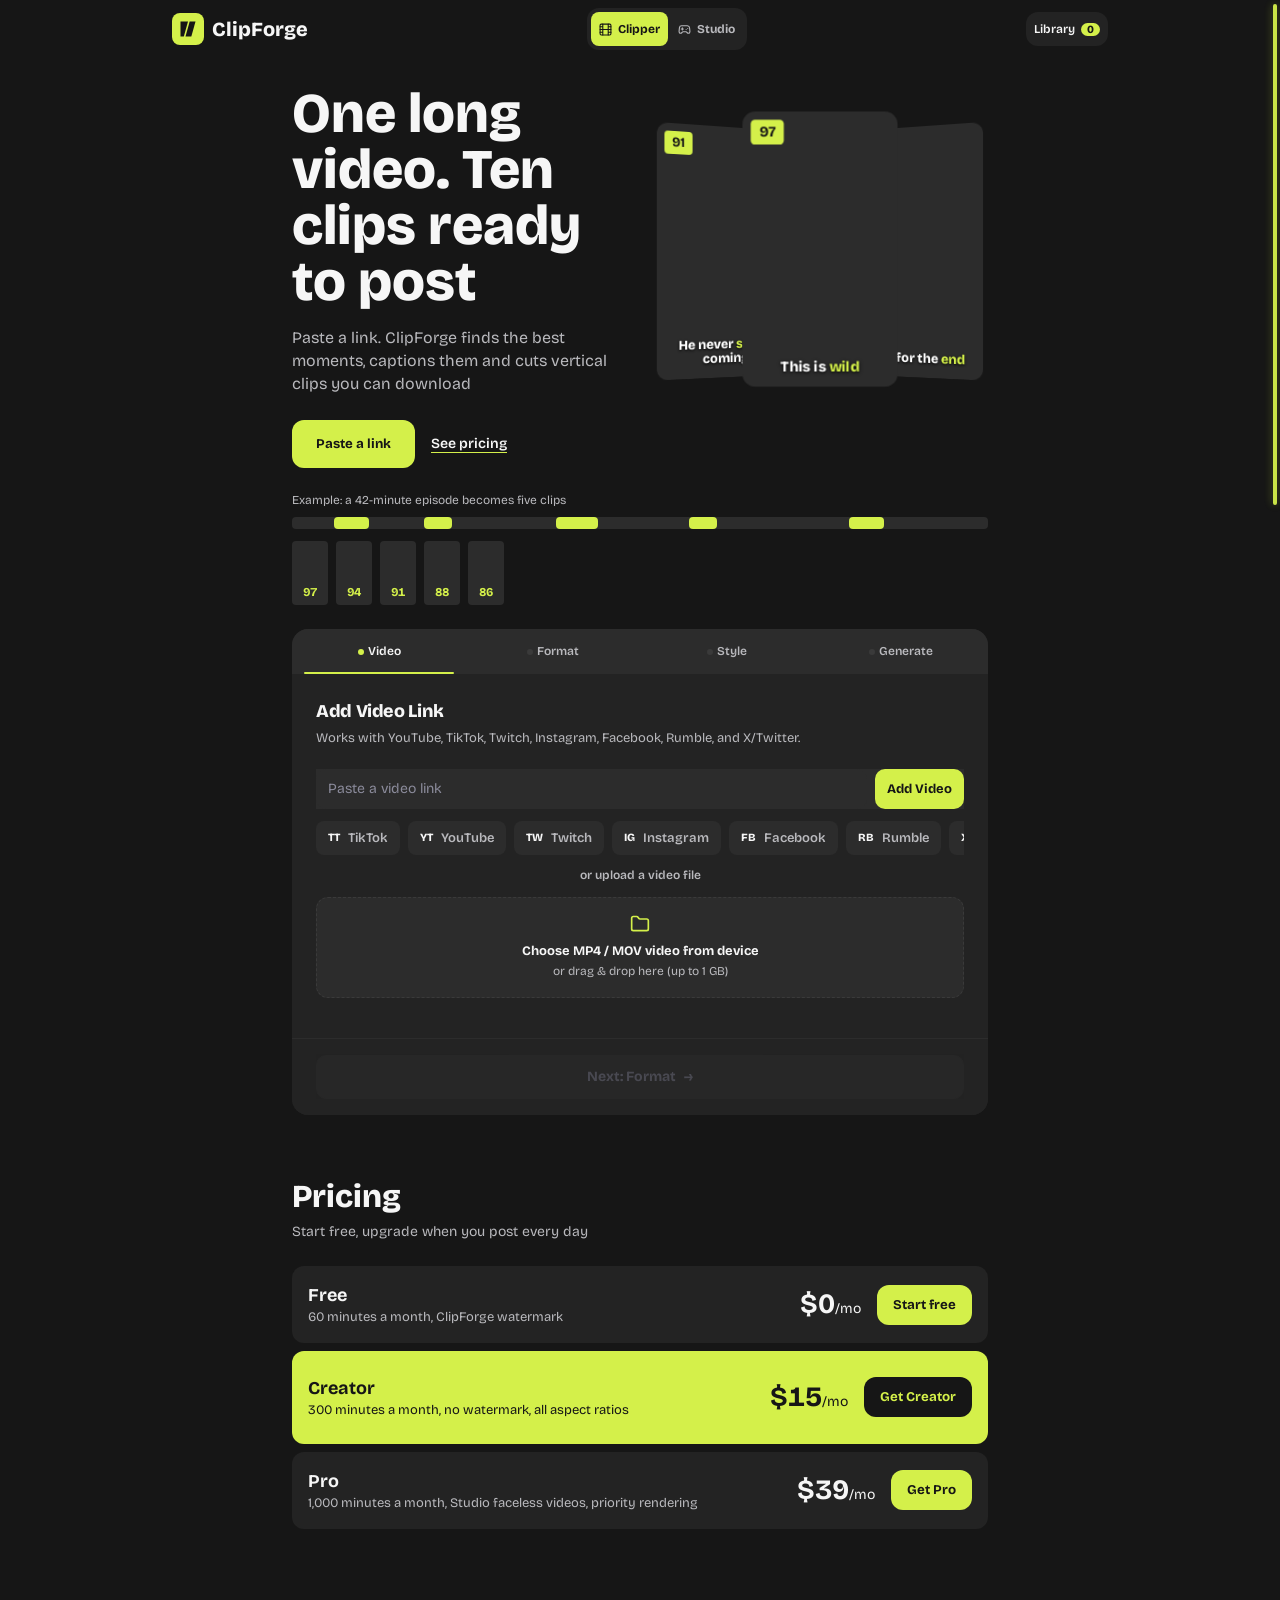
==== commit a8204f6f: "Optimize video export compression: eliminate -tune fastdecode, enforce TikTok/Snaptik VBV bitrate ca" ====
--- a/static/index.html
+++ b/static/index.html
@@ -946,6 +946,20 @@
       padding: 8px 10px;
       border-radius: var(--radius-sm);
       cursor: pointer;
+    }
+    .btn-shrink {
+      background: rgba(16, 185, 129, 0.12);
+      border-color: rgba(16, 185, 129, 0.35);
+      color: #10b981;
+      transition: all 0.2s ease;
+    }
+    .btn-shrink:hover {
+      background: rgba(16, 185, 129, 0.22);
+    }
+    .btn-shrink.active {
+      background: #10b981;
+      color: #ffffff;
+      border-color: #10b981;
     }
 
     /* Modal Backdrop & Box */
@@ -1827,49 +1841,6 @@
     .pv-lim .trk { position: relative; height: 10px; border-radius: 99px; background: var(--line); }
     .pv-lim .seg { position: absolute; top: 0; bottom: 0; border-radius: 99px; background: var(--acc); }
     .pv-lim small { font-size: 11px; opacity: .75; white-space: nowrap; }
-  
-    /* ===== Accounts, usage bar, sign-in and upgrade ===== */
-    #cf-bar{position:sticky;top:0;z-index:800;display:flex;align-items:center;justify-content:space-between;gap:12px;padding:10px 16px;background:#0B0B0F;border-bottom:1px solid #24242E;color:#C9C9D6;font:500 13px/1.3 Inter,system-ui,-apple-system,sans-serif}
-    #cf-bar .cf-bar-main{display:flex;align-items:center;gap:10px;min-width:0;flex:1}
-    #cf-bar .cf-bar-text{white-space:nowrap;overflow:hidden;text-overflow:ellipsis}
-    #cf-bar .cf-bar-text b{color:#F4F4F8;font-variant-numeric:tabular-nums}
-    #cf-bar .cf-meter{flex:0 1 120px;min-width:60px;height:6px;background:#24242E;border-radius:999px;overflow:hidden}
-    #cf-bar .cf-meter i{display:block;height:100%;background:#8B5CF6;border-radius:999px;transition:width .4s ease-out}
-    .cf-pill{background:#8B5CF6;color:#fff;border-radius:999px;padding:3px 10px;font-weight:700;font-size:12px;white-space:nowrap}
-    .cf-btn,.cf-primary,.cf-link{min-height:40px;padding:0 16px;border-radius:10px;font:600 14px/1 Inter,system-ui,sans-serif;cursor:pointer;transition:transform .12s ease-out,filter .15s ease-out}
-    .cf-btn{border:1px solid #24242E;background:#15151C;color:#F4F4F8}
-    .cf-primary{border:0;background:#8B5CF6;color:#fff}
-    .cf-btn:hover,.cf-primary:hover{filter:brightness(1.08)}
-    .cf-btn:active,.cf-primary:active{transform:scale(.97)}
-    .cf-btn:disabled,.cf-primary:disabled{opacity:.5;cursor:default;transform:none}
-    .cf-link{background:none;border:0;color:#A1A1B5;min-height:36px;padding:0 4px;font-weight:500;text-decoration:underline}
-    .cf-wide{width:100%}
-    .cf-modal{position:fixed;inset:0;z-index:1000;display:flex;align-items:center;justify-content:center;padding:16px;background:rgba(5,5,8,.72);opacity:0;pointer-events:none;transition:opacity .2s ease-out}
-    .cf-modal.on{opacity:1;pointer-events:auto}
-    .cf-sheet{position:relative;width:100%;max-width:420px;max-height:90vh;overflow:auto;padding:24px;background:#15151C;border:1px solid #24242E;border-radius:16px;color:#F4F4F8;transform:translateY(8px);transition:transform .2s ease-out}
-    .cf-sheet-wide{max-width:520px}
-    .cf-modal.on .cf-sheet{transform:none}
-    .cf-sheet h2{margin:12px 0 6px;font:700 20px/1.25 Inter,system-ui,sans-serif}
-    .cf-sub{margin:0 0 16px;color:#A1A1B5;font-size:14px;line-height:1.5}
-    .cf-x{position:absolute;top:12px;right:12px;width:40px;height:40px;border:0;border-radius:10px;background:transparent;color:#A1A1B5;font-size:22px;cursor:pointer}
-    .cf-tabs{display:flex;gap:4px;padding:4px;background:#0B0B0F;border:1px solid #24242E;border-radius:12px}
-    .cf-tabs button{flex:1;min-height:36px;border:0;border-radius:9px;background:transparent;color:#A1A1B5;font:600 14px Inter,system-ui,sans-serif;cursor:pointer}
-    .cf-tabs button.on{background:#24242E;color:#F4F4F8}
-    .cf-field{display:flex;flex-direction:column;gap:6px;margin-bottom:12px;color:#C9C9D6;font-size:13px;font-weight:500}
-    .cf-field input,.cf-field select{min-height:44px;padding:0 12px;border:1px solid #24242E;border-radius:10px;background:#0B0B0F;color:#F4F4F8;font:400 16px Inter,system-ui,sans-serif}
-    .cf-field input:focus,.cf-field select:focus,.cf-btn:focus-visible,.cf-primary:focus-visible,.cf-link:focus-visible,.cf-x:focus-visible,.cf-tabs button:focus-visible{outline:2px solid #8B5CF6;outline-offset:2px}
-    .cf-err{min-height:18px;margin:0 0 10px;color:#F87171;font-size:13px}
-    .cf-note{min-height:18px;margin:12px 0 8px;color:#C9C9D6;font-size:14px;line-height:1.5}
-    .cf-plan-list{display:grid;gap:12px}
-    .cf-plan-card{padding:16px;border:1px solid #24242E;border-radius:12px;background:#0B0B0F}
-    .cf-plan-card.hot{border-color:#8B5CF6}
-    .cf-plan-head{display:flex;align-items:baseline;justify-content:space-between;margin-bottom:8px}
-    .cf-plan-head b{font-size:16px}
-    .cf-plan-head strong{font-size:20px;font-variant-numeric:tabular-nums}
-    .cf-plan-head small{color:#A1A1B5;font-size:13px;font-weight:500}
-    .cf-plan-card ul{margin:0 0 12px;padding:0 0 0 18px;color:#C9C9D6;font-size:14px;line-height:1.7}
-    .cf-field[hidden],.cf-modal[hidden],#cf-welcome[hidden],#cf-auth-body[hidden]{display:none!important}
-    @media (prefers-reduced-motion: reduce){#cf-bar .cf-meter i,.cf-modal,.cf-sheet,.cf-btn,.cf-primary{transition:none!important}}
   </style>
 </head>
 <body>
@@ -3003,10 +2974,10 @@
 
       // Export quality: sharpness and speed on the same photo
       const QUAL = {
-        '1080p': {b:0,   q:5, s:2, badge:'1080p', d:'Sharpest picture. Slowest to render.'},
-        '720p':  {b:0.6, q:4, s:3, badge:'720p',  d:'Good quality with a quicker render.'},
-        '480p':  {b:1.4, q:3, s:4, badge:'480p',  d:'Smaller files and fast renders.'},
-        '360p':  {b:2.4, q:2, s:5, badge:'360p',  d:'Smallest files and fastest renders. Lowest detail.'}
+        '1080p': {b:0,   q:5, s:2, badge:'1080p', d:'Full HD Studio (~6 MB / 20s). Sharpest quality.'},
+        '720p':  {b:0.6, q:4, s:3, badge:'720p',  d:'TikTok / Snaptik Standard (~3.5 MB / 20s). Crisp & lightweight.'},
+        '480p':  {b:1.4, q:3, s:4, badge:'480p',  d:'Snaptik Light (~2 MB / 20s). Fast render & low data.'},
+        '360p':  {b:2.4, q:2, s:5, badge:'360p',  d:'Ultra Data-Saver (~1 MB / 20s). Minimal data usage.'}
       };
       ['quality-chips', 'review-quality-chips'].forEach(id => chipsOf(id).forEach(ch => {
         const q = QUAL[ch.dataset.val] || QUAL['1080p'];
@@ -3178,8 +3149,12 @@
       const ratioClass = ratio === '1:1' ? 'ratio-1-1' : (ratio === '16:9' ? 'ratio-16-9' : '');
       const dlUrl = c.download_url || `/clips/${c.vid}/${c.file}?dl=1`;
       const streamUrl = c.stream_url || `/clips/${c.vid}/${c.file}`;
-      const exportProf = c.export_profile || '1080p';
-      const profileBadge = ''; // the download button already shows the quality
+      const exportProf = c.export_profile || '720p';
+      const sizeTag = c.size_formatted ? ` • ${escapeHtml(c.size_formatted)}` : '';
+      const sizeBadge = c.size_formatted ? `<span class="score-badge" style="background:rgba(59,130,246,0.15);color:#60a5fa;border:none;">📦 ${escapeHtml(c.size_formatted)}</span>` : '';
+      const shrunkTag = c.shrunk_size_formatted ? `✓ Shrunk (${escapeHtml(c.shrunk_size_formatted)})` : '⚡ Shrink';
+      const shrunkClass = c.shrunk_size_formatted ? 'btn-copy btn-shrink active' : 'btn-copy btn-shrink';
+      const activeDlUrl = c.shrunk_url || dlUrl;
 
       card.innerHTML = `
         <div class="video-wrap ${ratioClass}">
@@ -3189,13 +3164,14 @@
           <div class="clip-badges">
             <span class="score-badge">${score} Virality</span>
             <span class="cat-badge">${escapeHtml(cat)}</span>
-            ${profileBadge}
+            ${sizeBadge}
           </div>
           <div class="clip-heading">${escapeHtml(c.title || ('Highlight #' + (idx + 1)))}</div>${bd(c)}
           <div class="hook-alert"><b>Why it works:</b> ${escapeHtml(hookReason)}</div>
           <div class="clip-snippet">${escapeHtml(c.caption || '')}</div>
           <div class="clip-acts">
-            <button class="btn-dl" onclick="downloadDirect('${dlUrl}', '${escapeHtml(c.title || c.file)}')">Download MP4 (${escapeHtml(exportProf)})</button>
+            <button class="btn-dl" onclick="downloadDirect('${activeDlUrl}', '${escapeHtml(c.title || c.file)}')">Download MP4 (${escapeHtml(exportProf)}${sizeTag})</button>
+            <button class="${shrunkClass}" onclick="shrinkAndDownload('${c.vid}', ${idx}, this)" title="Shrink with Lightsend engine for minimal data (~1 MB)">${shrunkTag}</button>
             <button class="btn-copy" onclick="copyCaption('${idx}', this)">Copy</button>
             <button class="btn-copy" onclick="shareClip(${idx}, this)">Share</button>
           </div>
@@ -3213,6 +3189,29 @@
         btn.textContent = 'Copied!';
         setTimeout(() => btn.textContent = 'Copy', 2000);
       });
+    };
+
+    window.shrinkAndDownload = async function(vid, idx, btn) {
+      const origText = btn.textContent;
+      btn.disabled = true;
+      btn.textContent = 'Shrinking…';
+      try {
+        const res = await fetch(`/api/jobs/${vid}/clips/${idx}/shrink`, { method: 'POST' });
+        const data = await res.json();
+        if (!res.ok || data.error) throw new Error(data.error || 'Shrink failed');
+        btn.textContent = `✓ Shrunk (${data.size_formatted})`;
+        btn.classList.add('active');
+        if (window._currentClips && window._currentClips[idx]) {
+          window._currentClips[idx].shrunk_url = data.download_url;
+          window._currentClips[idx].shrunk_size_formatted = data.size_formatted;
+        }
+        downloadDirect(data.download_url, `clip_${idx + 1}_shrunk.mp4`);
+      } catch (err) {
+        alert('Shrink error: ' + err.message);
+        btn.textContent = origText;
+      } finally {
+        btn.disabled = false;
+      }
     };
 
     // Update library badge count from server
@@ -4053,9 +4052,10 @@
                   <div class="clip-details">
                     <div class="clip-heading">${c.title || ('Clip #' + (idx + 1))}</div>
                     <div style="font-size:11px;color:var(--mute);margin-bottom:8px;">${c.hook_reason || c.caption || ''}</div>
-                    <div class="clip-acts" style="display:flex;gap:8px;align-items:center;">
-                      <button class="btn-dl" onclick="downloadDirect('${dlUrl}', '${c.title || c.file}')" style="flex:2;">Download MP4</button>
-                      <button class="btn-back" onclick="deleteLibraryClip('${item.id}', '${c.file}', this)" style="flex:1;background:rgba(239,68,68,0.15);color:#ef4444;border:1px solid #ef4444;padding:6px 10px;font-size:11px;font-weight:700;">Delete</button>
+                    <div class="clip-acts" style="display:flex;gap:6px;align-items:center;flex-wrap:wrap;">
+                      <button class="btn-dl" onclick="downloadDirect('${c.shrunk_url || dlUrl}', '${c.title || c.file}')" style="flex:2;min-width:120px;">Download MP4 (${c.export_profile || '720p'}${c.size_formatted ? ' • ' + c.size_formatted : ''})</button>
+                      <button class="btn-copy btn-shrink ${c.shrunk_size_formatted ? 'active' : ''}" onclick="shrinkAndDownload('${c.vid || item.id}', ${idx}, this)" style="flex:1;min-width:75px;padding:6px 8px;font-size:11px;">${c.shrunk_size_formatted ? '✓ ' + c.shrunk_size_formatted : '⚡ Shrink'}</button>
+                      <button class="btn-back" onclick="deleteLibraryClip('${item.id}', '${c.file}', this)" style="background:rgba(239,68,68,0.15);color:#ef4444;border:1px solid #ef4444;padding:6px 8px;font-size:11px;font-weight:700;">Delete</button>
                     </div>
                   </div>
                 </div>
@@ -4574,298 +4574,5 @@
   scan();
 })();
 </script>
-<div class="cf-modal" id="cf-auth" hidden role="dialog" aria-modal="true" aria-labelledby="cf-auth-title">
-  <div class="cf-sheet">
-    <button class="cf-x" type="button" data-cf="close" aria-label="Close">&times;</button>
-    <div id="cf-auth-body">
-      <div class="cf-tabs" role="tablist">
-        <button type="button" role="tab" data-cf-mode="signup" class="on">Create account</button>
-        <button type="button" role="tab" data-cf-mode="signin">Sign in</button>
-      </div>
-      <h2 id="cf-auth-title">Create your free account</h2>
-      <p class="cf-sub" id="cf-auth-sub">Free includes 60 minutes of source video a month.</p>
-      <form id="cf-auth-form" novalidate>
-        <label class="cf-field cf-signup-only">Name<input name="name" autocomplete="name" maxlength="80"></label>
-        <label class="cf-field">Email<input name="email" type="email" autocomplete="email"></label>
-        <label class="cf-field">Password<input name="password" type="password" minlength="8" autocomplete="current-password"></label>
-        <label class="cf-field cf-signup-only">What brings you here?<select name="reason"><option value="">Choose one</option><option>Repurposing podcasts</option><option>Clipping YouTube videos</option><option>Faceless videos for my brand</option><option>Something else</option></select></label>
-        <p class="cf-err" id="cf-auth-err" role="alert"></p>
-        <button class="cf-primary cf-wide" type="submit" id="cf-auth-submit">Create account</button>
-      </form>
-    </div>
-    <div id="cf-welcome" hidden>
-      <h2 id="cf-welcome-title">Welcome to ClipForge</h2>
-      <p class="cf-sub">You're in the beta, so some rough edges are expected. If anything breaks or feels wrong, reply to the welcome email and tell us. We read every reply.</p>
-      <button class="cf-primary cf-wide" type="button" data-cf="close">Start clipping</button>
-    </div>
-  </div>
-</div>
-<div class="cf-modal" id="cf-plans" hidden role="dialog" aria-modal="true" aria-labelledby="cf-plans-title">
-  <div class="cf-sheet cf-sheet-wide">
-    <button class="cf-x" type="button" data-cf="close" aria-label="Close">&times;</button>
-    <h2 id="cf-plans-title">Upgrade your plan</h2>
-    <p class="cf-sub" id="cf-plans-msg">Pick a plan to keep creating clips.</p>
-    <div class="cf-plan-list" id="cf-plan-list"></div>
-    <p class="cf-note" id="cf-plan-note" aria-live="polite"></p>
-    <button class="cf-link" type="button" data-cf="signout">Sign out</button>
-  </div>
-</div>
-<script>
-(function () {
-  var KEY = 'cf_session';
-  var PLANS = [
-    { id: 'free', name: 'Free', price: '$0', items: ['60 minutes a month', 'ClipForge watermark'] },
-    { id: 'creator', name: 'Creator', price: '$15', hot: true, items: ['300 minutes a month', 'No watermark', 'All aspect ratios'] },
-    { id: 'pro', name: 'Pro', price: '$39', items: ['1,000 minutes a month', 'Studio faceless videos', 'Priority rendering'] }
-  ];
-  var me = null, authMode = 'signup', origFetch = window.fetch.bind(window), refreshing = null;
-
-  function el(id) { return document.getElementById(id); }
-  function esc(s) { return String(s == null ? '' : s).replace(/[&<>"']/g, function (c) { return { '&': '&amp;', '<': '&lt;', '>': '&gt;', '"': '&quot;', "'": '&#39;' }[c]; }); }
-  function getSession() { try { return JSON.parse(localStorage.getItem(KEY)) || null; } catch (e) { return null; } }
-  function setSession(s) {
-    if (s && s.access_token) localStorage.setItem(KEY, JSON.stringify(s));
-    else { localStorage.removeItem(KEY); me = null; }
-  }
-  function show(id) { var m = el(id); clearTimeout(m._t); m.hidden = false; void m.offsetWidth; m.classList.add('on'); }
-  function hide(id) { var m = el(id); m.classList.remove('on'); clearTimeout(m._t); m._t = setTimeout(function () { m.hidden = true; }, 200); }
-
-  function refreshSession() {
-    var s = getSession();
-    if (!s || !s.refresh_token) return Promise.resolve(false);
-    if (!refreshing) {
-      refreshing = origFetch('/api/auth/refresh', { method: 'POST', headers: { 'Content-Type': 'application/json' }, body: JSON.stringify({ refresh_token: s.refresh_token }) })
-        .then(function (r) { return r.ok ? r.json() : null; })
-        .then(function (d) { if (d && d.session) { setSession(d.session); return true; } setSession(null); return false; })
-        .catch(function () { return false; })
-        .then(function (ok) { refreshing = null; return ok; });
-    }
-    return refreshing;
-  }
-
-  function isApi(u) { return typeof u === 'string' && (u.indexOf('/api/') === 0 || u.indexOf(location.origin + '/api/') === 0); }
-
-  function handleBlock(status, body, url) {
-    if (!body || !body.code || url === '/api/me') return;
-    if (status === 401 && body.code === 'auth_required') { setSession(null); renderBar(); openAuth(body.error); }
-    else if (status === 402) openUpgrade(body);
-  }
-
-  function send(url, input, init, canRetry) {
-    var s = getSession();
-    var headers = new Headers(init.headers || {});
-    if (s && s.access_token) headers.set('Authorization', 'Bearer ' + s.access_token);
-    init.headers = headers;
-    return origFetch(input, init).then(function (res) {
-      if (res.status === 401 && canRetry && s && s.refresh_token && url.indexOf('/api/auth/') !== 0) {
-        return refreshSession().then(function (ok) { return ok ? send(url, input, init, false) : res; });
-      }
-      if (res.status === 401 || res.status === 402) {
-        return res.clone().json().catch(function () { return null; }).then(function (body) { handleBlock(res.status, body, url); return res; });
-      }
-      if (res.ok && url === '/api/jobs' && (init.method || 'GET').toUpperCase() === 'POST') refreshBar();
-      return res;
-    });
-  }
-
-  window.fetch = function (input, init) {
-    var url = typeof input === 'string' ? input : (input && input.url) || '';
-    if (!isApi(url)) return origFetch(input, init);
-    return send(url.replace(location.origin, ''), input, Object.assign({}, init || {}), true);
-  };
-
-  var xOpen = XMLHttpRequest.prototype.open, xSend = XMLHttpRequest.prototype.send;
-  XMLHttpRequest.prototype.open = function (method, url) { this._cfUrl = String(url); return xOpen.apply(this, arguments); };
-  XMLHttpRequest.prototype.send = function () {
-    var xhr = this;
-    if (xhr._cfUrl && isApi(xhr._cfUrl)) {
-      var s = getSession();
-      if (s && s.access_token) xhr.setRequestHeader('Authorization', 'Bearer ' + s.access_token);
-      xhr.addEventListener('loadend', function () {
-        if (xhr.status === 401 || xhr.status === 402) {
-          var body = null; try { body = JSON.parse(xhr.responseText); } catch (e) {}
-          handleBlock(xhr.status, body, xhr._cfUrl.replace(location.origin, ''));
-        }
-      });
-    }
-    return xSend.apply(this, arguments);
-  };
-
-  function renderBar() {
-    var bar = el('cf-bar');
-    if (getSession() && !me) { bar.innerHTML = '<div class="cf-bar-main"><span class="cf-bar-text">Loading your plan...</span></div>'; return; }
-    if (!me) {
-      bar.innerHTML = '<div class="cf-bar-main"><span class="cf-bar-text">Free plan: 60 minutes a month</span></div><button class="cf-btn" type="button" data-cf="signin">Sign in</button>';
-      return;
-    }
-    var pct = me.limit_minutes ? Math.min(100, Math.round(me.used_minutes / me.limit_minutes * 100)) : 0;
-    bar.innerHTML = '<div class="cf-bar-main"><span class="cf-pill">' + esc(me.plan_name) + '</span>' +
-      '<span class="cf-bar-text"><b>' + me.used_minutes + '</b> of ' + me.limit_minutes + ' min used</span>' +
-      '<div class="cf-meter" aria-hidden="true"><i style="width:' + pct + '%"></i></div></div>' +
-      (me.plan === 'pro' ? '' : '<button class="cf-btn" type="button" data-cf="plans">Upgrade</button>');
-  }
-
-  function refreshBar() {
-    if (!getSession()) { me = null; renderBar(); return Promise.resolve(); }
-    return window.fetch('/api/me').then(function (r) {
-      if (r.status === 401) setSession(null);
-      return r.ok ? r.json() : null;
-    }).then(function (d) { if (d) me = d; renderBar(); }).catch(function () { renderBar(); });
-  }
-
-  function setAuthMode(mode) {
-    authMode = mode;
-    document.querySelectorAll('[data-cf-mode]').forEach(function (b) {
-      var on = b.dataset.cfMode === mode;
-      b.classList.toggle('on', on);
-      b.setAttribute('aria-selected', on ? 'true' : 'false');
-    });
-    el('cf-auth-title').textContent = mode === 'signup' ? 'Create your free account' : 'Welcome back';
-    el('cf-auth-sub').textContent = mode === 'signup' ? 'Free includes 60 minutes of source video a month.' : 'Sign in to keep creating clips.';
-    el('cf-auth-submit').textContent = mode === 'signup' ? 'Create account' : 'Sign in';
-    el('cf-auth-form').querySelectorAll('.cf-signup-only').forEach(function (l) { l.hidden = mode !== 'signup'; });
-    el('cf-auth-err').textContent = '';
-  }
-
-  function openAuth(msg, mode) {
-    el('cf-auth-body').hidden = false;
-    el('cf-welcome').hidden = true;
-    setAuthMode(mode || 'signup');
-    el('cf-auth-err').textContent = msg || '';
-    show('cf-auth');
-    setTimeout(function () { var i = el('cf-auth-form').querySelector('input[name=email]'); if (i) i.focus(); }, 220);
-  }
-
-  function showWelcome(name) {
-    el('cf-auth-body').hidden = true;
-    el('cf-welcome').hidden = false;
-    el('cf-welcome-title').textContent = 'Welcome to ClipForge' + (name ? ', ' + name.split(' ')[0] : '');
-    refreshBar();
-  }
-
-  el('cf-auth-form').addEventListener('submit', function (e) {
-    e.preventDefault();
-    var f = new FormData(e.currentTarget), err = el('cf-auth-err'), btn = el('cf-auth-submit');
-    var body = { email: (f.get('email') || '').trim(), password: f.get('password') || '' };
-    if (authMode === 'signup') {
-      body.name = (f.get('name') || '').trim();
-      body.reason = f.get('reason') || '';
-      if (!body.name) { err.textContent = 'Add your name so we know who we\u2019re talking to.'; return; }
-      if (!body.reason) { err.textContent = 'Tell us what brings you here.'; return; }
-    }
-    if (!body.email || !body.password) { err.textContent = 'Enter your email and password.'; return; }
-    btn.disabled = true; btn.textContent = 'Please wait...'; err.textContent = '';
-    origFetch('/api/auth/' + (authMode === 'signup' ? 'signup' : 'login'), { method: 'POST', headers: { 'Content-Type': 'application/json' }, body: JSON.stringify(body) })
-      .then(function (r) { return r.json().catch(function () { return {}; }).then(function (d) { return { ok: r.ok, d: d }; }); })
-      .then(function (x) {
-        if (!x.ok) { err.textContent = x.d.error || 'Something went wrong. Try again.'; return; }
-        if (x.d.needs_confirmation) { err.textContent = 'Check your inbox to confirm your email, then sign in.'; return; }
-        setSession(x.d.session);
-        if (authMode === 'signup') return showWelcome(body.name);
-        hide('cf-auth');
-        refreshBar();
-      })
-      .catch(function () { err.textContent = 'Network issue. Try again.'; })
-      .then(function () { btn.disabled = false; btn.textContent = authMode === 'signup' ? 'Create account' : 'Sign in'; });
-  });
-
-  function renderPlans() {
-    var cur = me ? me.plan : 'free';
-    el('cf-plan-list').innerHTML = PLANS.map(function (p) {
-      var btn = p.id === cur ? '<button class="cf-btn cf-wide" type="button" disabled>Current plan</button>'
-        : p.id === 'free' ? '<button class="cf-btn cf-wide" type="button" disabled>Free plan</button>'
-        : '<button class="cf-primary cf-wide" type="button" data-cf="choose" data-plan="' + p.id + '">Upgrade to ' + p.name + '</button>';
-      return '<div class="cf-plan-card' + (p.hot ? ' hot' : '') + '"><div class="cf-plan-head"><b>' + p.name + '</b><strong>' + p.price + '<small>/mo</small></strong></div>' +
-        '<ul>' + p.items.map(function (i) { return '<li>' + esc(i) + '</li>'; }).join('') + '</ul>' + btn + '</div>';
-    }).join('');
-  }
-
-  function openUpgrade(info) {
-    var title = info && info.code === 'plan_required' ? 'Studio is part of Pro'
-      : info && info.code === 'limit_reached' ? 'Your minutes are used up' : 'Upgrade your plan';
-    el('cf-plans-title').textContent = title;
-    el('cf-plans-msg').textContent = (info && info.error) || 'Pick a plan to keep creating clips.';
-    el('cf-plan-note').textContent = '';
-    renderPlans();
-    show('cf-plans');
-  }
-
-  function openPlans() {
-    if (!getSession()) return openAuth('Create an account to choose a plan.');
-    refreshBar().then(function () { openUpgrade(null); });
-  }
-
-  function openStudioLock() {
-    openUpgrade({ code: 'plan_required', error: 'Studio is part of the Pro plan. Upgrade to make faceless videos with a neural voice and captions.' });
-  }
-
-  function choosePlan(plan) {
-    var note = el('cf-plan-note');
-    note.textContent = 'Saving your choice...';
-    window.fetch('/api/upgrade-intent', { method: 'POST', headers: { 'Content-Type': 'application/json' }, body: JSON.stringify({ plan: plan }) })
-      .then(function (r) { return r.json().catch(function () { return {}; }).then(function (d) { return { ok: r.ok, d: d }; }); })
-      .then(function (x) { note.textContent = x.ok ? x.d.message : (x.d.error || 'Could not save that. Try again.'); })
-      .catch(function () { note.textContent = 'Could not save that. Try again.'; });
-  }
-
-  document.addEventListener('click', function (e) {
-    var t = e.target;
-    if (!t || !t.closest) return;
-    var c = t.closest('[data-cf]');
-    if (c) {
-      var a = c.dataset.cf;
-      if (a === 'close') { var m = c.closest('.cf-modal'); if (m) hide(m.id); }
-      else if (a === 'signin') openAuth('', 'signin');
-      else if (a === 'plans') openPlans();
-      else if (a === 'choose') choosePlan(c.dataset.plan);
-      else if (a === 'signout') { setSession(null); renderBar(); hide('cf-plans'); }
-      return;
-    }
-    var tab = t.closest('[data-cf-mode]');
-    if (tab) { setAuthMode(tab.dataset.cfMode); return; }
-    if (t.classList && t.classList.contains('cf-modal')) hide(t.id);
-  });
-
-  document.addEventListener('keydown', function (e) {
-    if (e.key === 'Escape') ['cf-auth', 'cf-plans'].forEach(function (id) { if (!el(id).hidden) hide(id); });
-  });
-
-  // Gates run before the page's own handlers, so a blocked action never starts.
-  window.addEventListener('click', function (e) {
-    var t = e.target;
-    if (!t || !t.closest) return;
-
-    if (t.closest('#plans [data-p]')) {
-      e.preventDefault(); e.stopImmediatePropagation();
-      return openPlans();
-    }
-
-    var faceless = t.closest('#mode-faceless-btn');
-    if (faceless) {
-      if (!getSession()) { e.preventDefault(); e.stopImmediatePropagation(); return openAuth('Sign in to use Studio.'); }
-      if (!me) { e.preventDefault(); e.stopImmediatePropagation(); return refreshBar().then(function () { if (me && me.plan === 'pro') faceless.click(); else openStudioLock(); }); }
-      if (me.plan !== 'pro') { e.preventDefault(); e.stopImmediatePropagation(); return openStudioLock(); }
-      return;
-    }
-
-    var next = t.closest('#btn-next');
-    if (next && !getSession()) {
-      var step4 = el('tab-4');
-      if ((step4 && step4.classList.contains('active')) || /generate/i.test(next.textContent)) {
-        e.preventDefault(); e.stopImmediatePropagation();
-        openAuth('Sign in to create your clips. Free includes 60 minutes a month.');
-      }
-    }
-  }, true);
-
-  var bar = document.createElement('div');
-  bar.id = 'cf-bar';
-  bar.setAttribute('aria-live', 'polite');
-  document.body.insertBefore(bar, document.body.firstChild);
-  renderBar();
-  refreshBar();
-  document.addEventListener('visibilitychange', function () { if (!document.hidden && getSession()) refreshBar(); });
-})();
-</script>
 </body>
 </html>
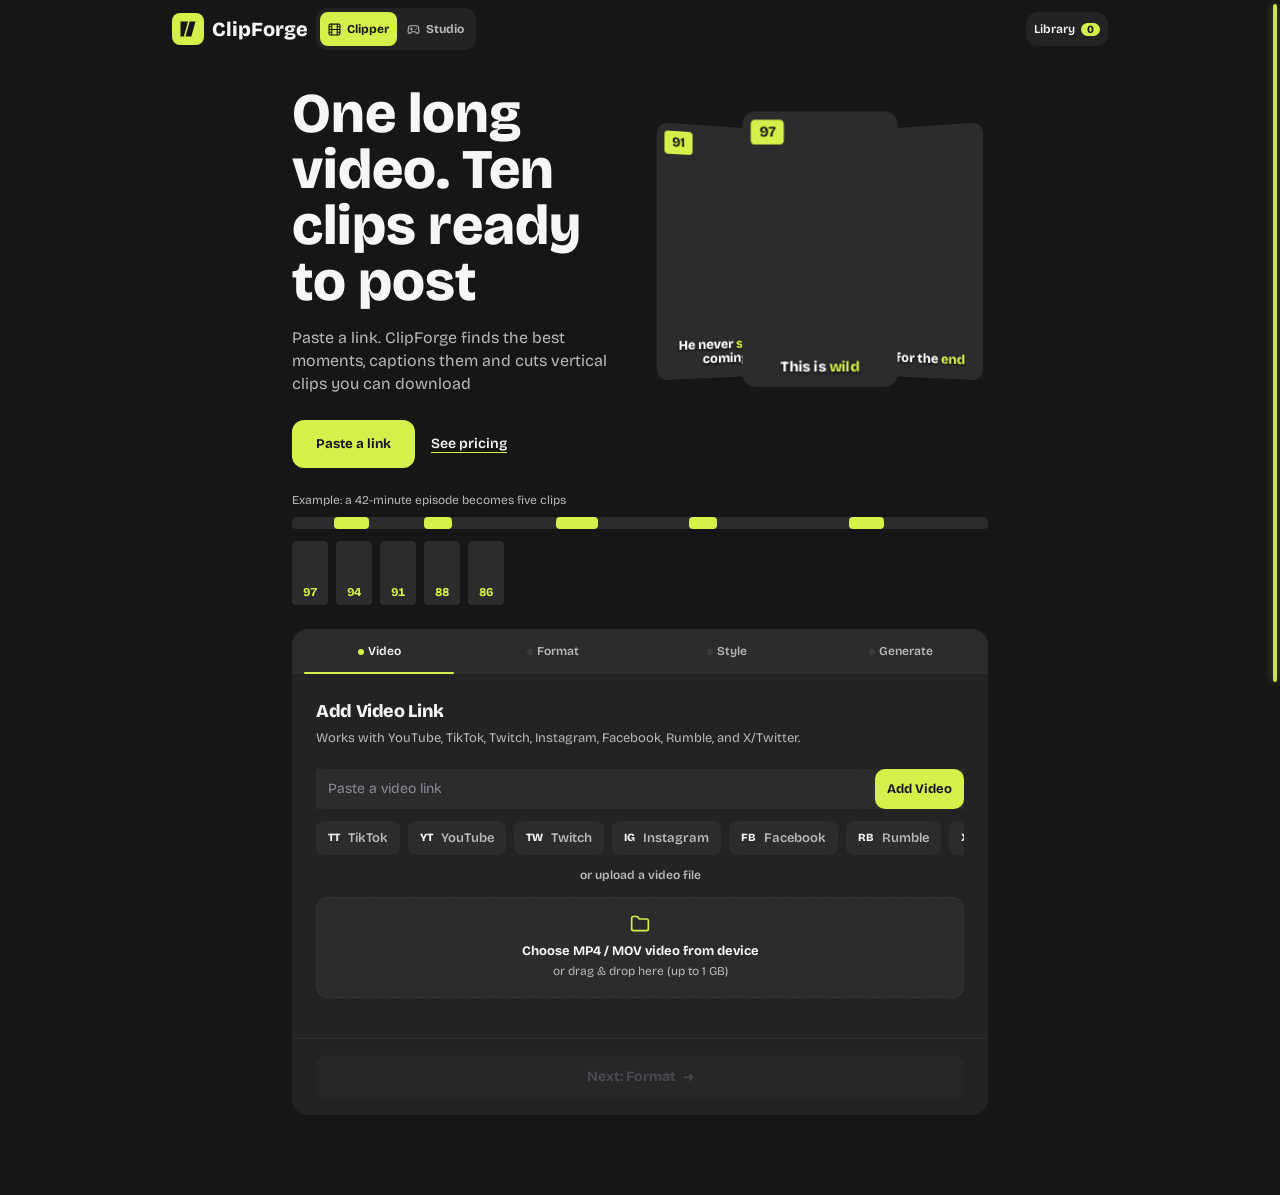
==== commit 14f82fc4: "Add Supabase Auth, route-gated multi-page views, 60m free quota, and per-user private library" ====
--- a/static/index.html
+++ b/static/index.html
@@ -8,6 +8,9 @@
   <link rel="stylesheet" href="https://fonts.googleapis.com/css2?family=Bricolage+Grotesque:opsz,wght@12..96,400;12..96,600;12..96,800&display=swap">
   <style>
     :root {
+    --green-glow: rgba(16, 185, 129, 0.2);
+    --gold-glow: rgba(245, 158, 11, 0.2);
+
       --bg: #0a0a0d;
       --card: #121217;
       --card-inner: #1a1a21;
@@ -1119,6 +1122,9 @@
 
     /* ===== Visual redesign: tokens, hierarchy, states ===== */
     :root {
+    --green-glow: rgba(16, 185, 129, 0.2);
+    --gold-glow: rgba(245, 158, 11, 0.2);
+
       --radius: 16px;
       --radius-md: 12px;
       --radius-sm: 10px;
@@ -1265,6 +1271,9 @@
 
     /* ===== v3 system: one spacing scale, one type scale, one motion set ===== */
     :root {
+    --green-glow: rgba(16, 185, 129, 0.2);
+    --gold-glow: rgba(245, 158, 11, 0.2);
+
       --s1: 4px;  /* tight: icon to label, dots, meta */
       --s2: 8px;  /* related items */
       --s3: 12px; /* card padding, gaps inside a block */
@@ -1566,7 +1575,7 @@
       .pv-row, .pv-txt, .modal-box, .modal-backdrop, .clip-card, .step-pane, .pipe-step .anim-icon { animation: none !important; }
       .step-pane.leaving { display: none; }
     }
-  
+
 
     /* ClipForge refinement: calmer surfaces and a mobile-first preset layout */
     body { background: var(--bg); }
@@ -1661,7 +1670,7 @@
     @media (max-width: 380px) {
       .step-tab { font-size: 11px; padding: 14px 2px; gap: 4px; }
     }
-  
+
     /* ===== ClipForge premium theme: one accent, filled surfaces, no borders/glows ===== */
     :root{--bg:#161616;--card:#232323;--card-inner:#2C2C2C;--line:#2C2C2C;--line-active:#3a3a3a;--ink:#f6f6f6;--mute:#b9b9bd;
       --acc:#d4f04a;--acc-light:#d4f04a;--acc-glow:#2C2C2C;--purple:#d4f04a;--purple-glow:#2C2C2C;--gold:#d4f04a;--gold-glow:#2C2C2C;--radius:16px;--radius-card:16px}
@@ -1697,7 +1706,7 @@
     .progress-track{background:var(--card-inner)}.progress-fill,.progress-purple{background:var(--acc)}
     .timer-badge{font-family:inherit;font-variant-numeric:tabular-nums;background:var(--card-inner);border:0;color:var(--ink)}
     :focus-visible{outline:2px solid var(--acc);outline-offset:2px}
-  
+
     /* ===== v2: hero with 3D card fan, vertical clip rails ===== */
     @media(min-width:800px){main{max-width:720px}}
     .hx{display:grid;gap:24px;margin-bottom:24px}
@@ -1745,7 +1754,7 @@
     @media(max-width:520px){.wizard-footer{flex-direction:column;align-items:stretch}.wizard-footer .btn-next{width:100%;justify-content:center}}
       .pv-row.active .pv-title{color:#161616}
     #gta-email{width:100%}
-  
+
     /* ===== v3: pricing, sort, score breakdown, share, live progress, before/after ===== */
     @keyframes grow{from{transform:scaleX(0)}}@keyframes up{from{opacity:0;transform:translateY(8px)}}
     .hx-link{margin-left:16px;font-weight:600;text-decoration:underline;text-underline-offset:4px;text-decoration-color:var(--acc);color:var(--ink)}
@@ -1778,7 +1787,7 @@
     #su button{background:var(--acc);color:#161616;border:0;border-radius:12px;padding:16px 24px;font-weight:700;cursor:pointer}
     #su-msg{margin-top:8px;color:var(--mute);font-size:14px}
       .clip-card .clip-acts{flex-wrap:wrap}.clip-card .btn-dl{flex:1 1 100%}.clip-card .btn-copy{flex:1;padding:8px;font-size:12px;min-height:0}
-  
+
     /* ===== v4: platform tiles + source video preview rail ===== */
     .plats{display:flex;gap:8px;overflow-x:auto;scrollbar-width:none;margin:12px 0}
     .plats::-webkit-scrollbar,.queue-container::-webkit-scrollbar{display:none}
@@ -1796,7 +1805,7 @@
     .qn{font-size:13px;font-weight:600;margin-top:8px;display:-webkit-box;-webkit-box-orient:vertical;-webkit-line-clamp:2;overflow:hidden}
     .qa{font-size:12px;color:var(--mute)}
     .qc .btn-remove{position:absolute;top:4px;right:4px;width:24px;height:24px;display:grid;place-items:center;background:#161616;color:#f6f6f6;border:0;border-radius:4px;padding:0;cursor:pointer;z-index:2}
-  
+
     /* ===== v5: in-app player sheet ===== */
     button.qt{border:0;padding:0;width:100%;cursor:pointer;font-family:inherit}
     .qt.pl::after{content:"\25B6";position:absolute;inset:0;margin:auto;width:40px;height:40px;display:grid;place-items:center;background:var(--acc);color:#161616;border-radius:8px;font-size:14px;transition:transform .15s ease-out}
@@ -1837,11 +1846,132 @@
     .shortfall-reason { margin-top: 4px; font-size: 13px; opacity: .8; line-height: 1.45; }
     .shortfall-actions { margin-top: var(--s3); display: flex; flex-wrap: wrap; gap: var(--s2); }
     .shortfall-actions .btn-next { width: auto; min-height: 40px; padding: var(--s2) var(--s3); font-size: 14px; }
+
+    /* Batch Status Panel */
+    .batch-status-panel { border: 1px solid var(--line); border-radius: var(--radius-card); background: var(--card); padding: var(--s3); margin-bottom: var(--s3); }
+    .batch-status-header { display: flex; align-items: center; justify-content: space-between; margin-bottom: var(--s2); }
+    .batch-status-title { font-size: var(--fs-meta); font-weight: 700; text-transform: uppercase; letter-spacing: 0.5px; color: var(--mute); display: flex; align-items: center; gap: 6px; }
+    .batch-status-badge { font-size: 11px; font-weight: 700; padding: 2px 8px; border-radius: 12px; }
+    .badge-complete { background: rgba(16, 185, 129, 0.15); color: #10b981; border: 1px solid rgba(16, 185, 129, 0.3); }
+    .badge-shortfall { background: rgba(245, 158, 11, 0.15); color: #f59e0b; border: 1px solid rgba(245, 158, 11, 0.3); }
+    .badge-failed { background: rgba(239, 68, 68, 0.15); color: #ef4444; border: 1px solid rgba(239, 68, 68, 0.3); }
+    .batch-status-grid { display: grid; grid-template-columns: repeat(4, 1fr); gap: var(--s2); margin-bottom: var(--s2); }
+    @media (max-width: 500px) { .batch-status-grid { grid-template-columns: repeat(2, 1fr); } }
+    .batch-stat-card { background: rgba(255, 255, 255, 0.02); border: 1px solid var(--line); border-radius: var(--radius-ctl); padding: 8px 10px; text-align: center; }
+    .batch-stat-val { font-size: 20px; font-weight: 800; line-height: 1.2; }
+    .batch-stat-label { font-size: 10px; font-weight: 700; text-transform: uppercase; letter-spacing: 0.3px; color: var(--mute); margin-top: 2px; }
+    .stat-val-requested { color: #94a3b8; }
+    .stat-val-discovered { color: #60a5fa; }
+    .stat-val-completed { color: #10b981; }
+    .stat-val-failed { color: #ef4444; }
+    .stat-val-ok { color: #10b981; }
+    .batch-reason-box { background: rgba(255, 255, 255, 0.02); border-left: 3px solid var(--acc-light); padding: 8px 12px; border-radius: 4px; font-size: var(--fs-small); line-height: 1.45; color: var(--text); }
+    .batch-reason-box.has-failed { border-left-color: #ef4444; }
+    .batch-reason-box.has-shortfall { border-left-color: #f59e0b; }
+    .batch-reason-heading { font-size: 10px; font-weight: 700; text-transform: uppercase; letter-spacing: 0.4px; color: var(--mute); margin-bottom: 2px; }
+    .batch-reason-text { color: var(--ink-secondary, #cbd5e1); font-size: 12px; }
+    .batch-status-actions { display: flex; gap: var(--s2); margin-top: var(--s2); flex-wrap: wrap; }
     .pv-lim { width: 100%; height: 100%; display: flex; flex-direction: column; justify-content: center; gap: 8px; padding: 10px; box-sizing: border-box; }
     .pv-lim .trk { position: relative; height: 10px; border-radius: 99px; background: var(--line); }
     .pv-lim .seg { position: absolute; top: 0; bottom: 0; border-radius: 99px; background: var(--acc); }
     .pv-lim small { font-size: 11px; opacity: .75; white-space: nowrap; }
+
+    .clip-download-control { display:flex; gap:4px; flex:2; min-width:150px; position:relative; }
+    .clip-download-control .btn-dl { flex:1; }
+    .clip-resolution-select { min-width:86px; border-radius:8px; border:1px solid rgba(255,255,255,.18); background:#20202a; color:var(--ink); padding:7px 8px; font-weight:700; }
+    .video-res-pill { position:absolute; top:8px; right:8px; z-index:5; padding:5px 9px; border-radius:20px; background:rgba(18,18,23,.86); border:1px solid rgba(255,255,255,.2); color:#fff; font-size:11px; font-weight:700; cursor:pointer; }
+
+
+    /* Live Batch Status Panel and Failed Items */
+    .batch-failed-section { margin-top: var(--s2); padding-top: var(--s2); border-top: 1px solid var(--line); }
+    .batch-failed-heading { font-size: 11px; font-weight: 700; text-transform: uppercase; letter-spacing: 0.4px; color: #ef4444; margin-bottom: 8px; }
+    .batch-failed-list { display: flex; flex-direction: column; gap: 8px; }
+    .batch-failed-item { display: flex; align-items: center; justify-content: space-between; background: rgba(239, 68, 68, 0.05); border: 1px solid rgba(239, 68, 68, 0.25); border-radius: var(--radius-ctl); padding: 8px 12px; gap: 10px; flex-wrap: wrap; }
+    .batch-failed-info { display: flex; align-items: center; gap: 8px; flex: 1; min-width: 180px; }
+    .batch-failed-err-msg { font-size: 11px; color: var(--mute); word-break: break-word; }
+    .btn-single-retry { background: rgba(239, 68, 68, 0.15); border: 1px solid rgba(239, 68, 68, 0.4); color: #f87171; border-radius: 6px; padding: 4px 10px; font-size: 11px; font-weight: 700; cursor: pointer; transition: all 0.2s ease; white-space: nowrap; }
+    .btn-single-retry:hover { background: rgba(239, 68, 68, 0.25); color: #ffffff; }
+
+    /* Toast Notification Container */
+    .toast-container { position: fixed; bottom: 20px; right: 20px; z-index: 10000; display: flex; flex-direction: column; gap: 10px; max-width: 380px; width: calc(100% - 40px); pointer-events: none; }
+    .toast { pointer-events: auto; background: rgba(18, 18, 26, 0.96); backdrop-filter: blur(12px); border: 1px solid var(--line); border-radius: var(--radius-card); padding: 12px 14px; box-shadow: 0 10px 30px rgba(0,0,0,0.5); display: flex; align-items: flex-start; gap: 10px; animation: toastSlideIn 0.25s cubic-bezier(0.16, 1, 0.3, 1); }
+    .toast-hide { opacity: 0; transform: translateY(10px); transition: all 0.25s ease; }
+    @keyframes toastSlideIn { from { opacity: 0; transform: translateY(12px); } to { opacity: 1; transform: translateY(0); } }
+    .toast-error { border-left: 4px solid #ef4444; }
+    .toast-warning { border-left: 4px solid #f59e0b; }
+    .toast-success { border-left: 4px solid #10b981; }
+    .toast-info { border-left: 4px solid var(--acc-light); }
+    .toast-icon { font-size: 16px; line-height: 1.2; margin-top: 1px; }
+    .toast-content { flex: 1; }
+    .toast-title { font-size: 12px; font-weight: 700; color: #fff; margin-bottom: 2px; }
+    .toast-message { font-size: 11px; color: var(--mute); line-height: 1.4; word-break: break-word; }
+    .toast-action-btn { margin-top: 6px; background: rgba(255,255,255,0.08); border: 1px solid var(--line); color: #fff; border-radius: 4px; padding: 3px 8px; font-size: 10px; font-weight: 700; cursor: pointer; }
+    .toast-close { background: none; border: none; color: var(--mute); font-size: 16px; cursor: pointer; padding: 0 4px; line-height: 1; }
+    .toast-close:hover { color: #fff; }
+
+    /* Redesigned Error Alert Card */
+    .error-alert { display: none; background: rgba(239, 68, 68, 0.08); border: 1px solid rgba(239, 68, 68, 0.3); border-left: 4px solid #ef4444; border-radius: var(--radius-ctl); padding: 12px 14px; margin-bottom: var(--s3); }
+    .error-alert-header { display: flex; align-items: center; gap: 8px; font-size: 13px; font-weight: 700; color: #ef4444; margin-bottom: 4px; }
+    .error-alert-body { font-size: 12px; color: var(--ink-secondary, #cbd5e1); line-height: 1.45; }
+    .error-alert-actions { margin-top: 8px; display: flex; gap: 8px; }
+
+
+    /* Auth & Plan Views */
+    .auth-tab-btn {
+      flex: 1;
+      padding: 10px;
+      font-size: 13px;
+      font-weight: 700;
+      color: var(--mute);
+      background: transparent;
+      border: none;
+      border-bottom: 2px solid transparent;
+      cursor: pointer;
+      transition: all 0.2s;
+    }
+    .auth-tab-btn.active {
+      color: var(--ink);
+      border-bottom-color: var(--acc);
+    }
+    .plan-card-option {
+      background: var(--card-inner);
+      border: 2px solid var(--line);
+      border-radius: 12px;
+      padding: 20px;
+      cursor: pointer;
+      transition: all 0.2s ease;
+      position: relative;
+    }
+    .plan-card-option:hover {
+      border-color: var(--line-active);
+    }
+    .plan-card-option.selected {
+      border-color: #10b981;
+      background: rgba(16, 185, 129, 0.05);
+      box-shadow: 0 0 16px rgba(16, 185, 129, 0.15);
+    }
+    .btn-google {
+      width: 100%;
+      background: #ffffff;
+      color: #1a1a1a;
+      font-weight: 700;
+      font-size: 13px;
+      padding: 12px;
+      border-radius: 8px;
+      border: none;
+      display: flex;
+      align-items: center;
+      justify-content: center;
+      gap: 10px;
+      cursor: pointer;
+      transition: opacity 0.2s;
+    }
+    .btn-google:hover {
+      opacity: 0.92;
+    }
+
   </style>
+<script src="https://cdn.jsdelivr.net/npm/@supabase/supabase-js@2"></script>
 </head>
 <body>
 
@@ -1855,15 +1985,117 @@
         <button class="mode-btn active" id="mode-clipper-btn"><span><svg class="ico" viewBox="0 0 24 24" fill="none" stroke="currentColor" stroke-width="2" stroke-linecap="round" stroke-linejoin="round" aria-hidden="true"><rect x="2" y="2" width="20" height="20" rx="2.18"/><path d="M7 2v20M17 2v20M2 12h20M2 7h5M2 17h5M17 17h5M17 7h5"/></svg>Clipper</span></button>
         <button class="mode-btn" id="mode-faceless-btn"><span><svg class="ico" viewBox="0 0 24 24" fill="none" stroke="currentColor" stroke-width="2" stroke-linecap="round" stroke-linejoin="round" aria-hidden="true"><path d="M6 11h4M8 9v4M15 12h.01M18 10h.01"/><path d="M17.32 5H6.68a4 4 0 0 0-3.98 3.59C2.6 9.42 2 14.46 2 16a3 3 0 0 0 3 3c1 0 1.5-.5 2-1l1.41-1.41A2 2 0 0 1 9.83 16h4.34a2 2 0 0 1 1.41.59L17 18c.5.5 1 1 2 1a3 3 0 0 0 3-3c0-1.55-.6-6.58-.69-7.26A4 4 0 0 0 17.32 5z"/></svg>Studio</span></button>
       </div>
-      <button class="btn-lib" id="open-library">
-        <span>Library</span>
-        <span class="badge-count" id="lib-badge">0</span>
+      <div class="user-nav-wrap" style="display:flex;align-items:center;gap:8px;margin-left:auto;">
+        <div id="user-quota-badge" style="display:none;background:rgba(16,185,129,0.15);border:1px solid rgba(16,185,129,0.4);color:var(--acc-light);font-size:12px;font-weight:700;padding:5px 10px;border-radius:8px;cursor:pointer;" title="Your free clipping balance">
+          ⏱️ <span id="quota-mins-label">60m</span> Free Left
+        </div>
+        <div id="user-nav-chip" style="display:none;align-items:center;gap:6px;">
+          <span id="user-email-label" style="font-size:12px;color:var(--ink);font-weight:600;max-width:140px;overflow:hidden;text-overflow:ellipsis;white-space:nowrap;"></span>
+          <button id="btn-signout" class="btn-back btn-sm" style="font-size:11px;padding:4px 8px;cursor:pointer;">Sign Out</button>
+        </div>
+        <button id="btn-nav-auth" class="btn-add" style="display:none;font-size:12px;padding:6px 14px;cursor:pointer;">Sign In</button>
+        <button class="btn-lib" id="open-library">
+          <span>Library</span>
+          <span class="badge-count" id="lib-badge">0</span>
+        </button>
+      </div>
+    </div>
+  </header>
+
+  <main>
+    <!-- VIEW 1: AUTH GATE (Sign In & Sign Up with Supabase) -->
+    <div id="view-auth-gate" style="display:none;max-width:440px;margin:50px auto 80px;padding:28px;background:var(--card);border:1px solid var(--line);border-radius:16px;box-shadow:0 8px 32px rgba(0,0,0,0.4);">
+      <div style="text-align:center;margin-bottom:20px;">
+        <div class="hero-badge" style="margin-bottom:12px;">ClipForge Account</div>
+        <h2 style="font-size:22px;font-weight:800;color:var(--ink);margin-bottom:6px;">Sign in to ClipForge</h2>
+        <p style="font-size:13px;color:var(--mute);">Get 60 free minutes to clip, caption, and repurpose videos into viral shorts.</p>
+      </div>
+
+      <div style="display:flex;border-bottom:1px solid var(--line);margin-bottom:20px;">
+        <button type="button" class="auth-tab-btn active" id="tab-auth-signin">Sign In</button>
+        <button type="button" class="auth-tab-btn" id="tab-auth-signup">Create Account</button>
+      </div>
+
+      <div id="auth-error-box" style="display:none;padding:10px 14px;border-radius:8px;background:rgba(239,68,68,0.15);border:1px solid #ef4444;color:#fca5a5;font-size:12px;font-weight:600;margin-bottom:16px;"></div>
+
+      <form id="auth-form" onsubmit="return false;" style="display:flex;flex-direction:column;gap:14px;">
+        <div>
+          <label style="font-size:12px;font-weight:700;color:var(--ink);display:block;margin-bottom:4px;">Email</label>
+          <input type="email" class="url-input" id="auth-email" placeholder="you@domain.com" required style="width:100%;box-sizing:border-box;">
+        </div>
+        <div>
+          <label style="font-size:12px;font-weight:700;color:var(--ink);display:block;margin-bottom:4px;">Password</label>
+          <input type="password" class="url-input" id="auth-password" placeholder="At least 6 characters" required style="width:100%;box-sizing:border-box;">
+        </div>
+        <button type="button" class="btn-next" id="btn-auth-submit" style="width:100%;padding:12px;font-size:14px;font-weight:800;justify-content:center;cursor:pointer;">
+          Sign In with Email
+        </button>
+      </form>
+
+      <div style="display:flex;align-items:center;margin:20px 0;color:var(--mute);font-size:11px;font-weight:700;">
+        <div style="flex:1;height:1px;background:var(--line);"></div>
+        <span style="padding:0 10px;">OR</span>
+        <div style="flex:1;height:1px;background:var(--line);"></div>
+      </div>
+
+      <button type="button" class="btn-google" id="btn-auth-google">
+        <svg width="18" height="18" viewBox="0 0 24 24"><path fill="#4285F4" d="M23.745 12.27c0-.7-.06-1.4-.19-2.07H12v4.51h6.6c-.29 1.52-1.14 2.8-2.4 3.66v3.02h3.87c2.26-2.09 3.67-5.17 3.67-9.12z"/><path fill="#34A853" d="M12 24c3.24 0 5.95-1.08 7.93-2.91l-3.87-3.02c-1.08.72-2.45 1.16-4.06 1.16-3.13 0-5.78-2.11-6.73-4.96H1.26v3.12C3.27 21.36 7.34 24 12 24z"/><path fill="#FBBC05" d="M5.27 14.27c-.25-.72-.38-1.49-.38-2.27s.14-1.55.38-2.27V6.61H1.26C.46 8.21 0 10.05 0 12s.46 3.79 1.26 5.39l4.01-3.12z"/><path fill="#EA4335" d="M12 4.75c1.77 0 3.35.61 4.6 1.8l3.42-3.42C17.95 1.19 15.24 0 12 0 7.34 0 3.27 2.64 1.26 6.61l4.01 3.12c.95-2.85 3.6-4.98 6.73-4.98z"/></svg>
+        Continue with Google
       </button>
     </div>
-  </header>
-
-  <main>
-    <!-- MODE 1: AI VIDEO CLIPPER -->
+
+    <!-- VIEW 2: PLAN SELECTION GATE (Mandatory, Cannot Bypass by Scrolling) -->
+    <div id="view-plan-gate" style="display:none;max-width:760px;margin:40px auto 80px;padding:24px;">
+      <div style="text-align:center;margin-bottom:28px;">
+        <div class="hero-badge" style="margin-bottom:10px;">Select Your Plan</div>
+        <h2 style="font-size:26px;font-weight:800;color:var(--ink);margin-bottom:8px;">Choose Your ClipForge Plan</h2>
+        <p style="font-size:14px;color:var(--mute);">Activate your 60 free minutes now. No credit card required to start.</p>
+      </div>
+
+      <div style="display:grid;grid-template-columns:repeat(auto-fit, minmax(280px, 1fr));gap:20px;margin-bottom:28px;">
+        <!-- Free Starter Tier -->
+        <div class="plan-card-option selected" id="card-plan-free" onclick="selectPlanOption('free')">
+          <div style="display:flex;justify-content:space-between;align-items:center;margin-bottom:12px;">
+            <div style="font-size:18px;font-weight:800;color:var(--ink);">Free Starter</div>
+            <span style="background:rgba(16,185,129,0.15);color:#10b981;font-size:11px;font-weight:700;padding:3px 8px;border-radius:6px;">60 Mins Free</span>
+          </div>
+          <div style="font-size:28px;font-weight:800;color:var(--ink);margin-bottom:14px;">$0 <span style="font-size:13px;color:var(--mute);font-weight:400;">/ month</span></div>
+          <ul style="list-style:none;display:flex;flex-direction:column;gap:10px;font-size:13px;color:var(--mute);">
+            <li style="display:flex;align-items:center;gap:8px;"><span style="color:#10b981;">✓</span> <strong>60 free minutes</strong> included</li>
+            <li style="display:flex;align-items:center;gap:8px;"><span style="color:#10b981;">✓</span> AI Highlight Discovery & Virality Scores</li>
+            <li style="display:flex;align-items:center;gap:8px;"><span style="color:#10b981;">✓</span> Dynamic Animated Karaoke Captions</li>
+            <li style="display:flex;align-items:center;gap:8px;"><span style="color:#10b981;">✓</span> Smart 9:16, 1:1, 16:9 Reframing</li>
+            <li style="display:flex;align-items:center;gap:8px;"><span style="color:#10b981;">✓</span> Private Saved Video Library</li>
+          </ul>
+        </div>
+
+        <!-- Pro Creator Tier -->
+        <div class="plan-card-option" id="card-plan-pro" onclick="selectPlanOption('pro')">
+          <div style="display:flex;justify-content:space-between;align-items:center;margin-bottom:12px;">
+            <div style="font-size:18px;font-weight:800;color:var(--ink);">Pro Creator</div>
+            <span style="background:rgba(124,58,237,0.15);color:var(--acc-light);font-size:11px;font-weight:700;padding:3px 8px;border-radius:6px;">Most Popular</span>
+          </div>
+          <div style="font-size:28px;font-weight:800;color:var(--ink);margin-bottom:14px;">$19 <span style="font-size:13px;color:var(--mute);font-weight:400;">/ month</span></div>
+          <ul style="list-style:none;display:flex;flex-direction:column;gap:10px;font-size:13px;color:var(--mute);">
+            <li style="display:flex;align-items:center;gap:8px;"><span style="color:var(--acc-light);">✓</span> <strong>300 minutes</strong> per month</li>
+            <li style="display:flex;align-items:center;gap:8px;"><span style="color:var(--acc-light);">✓</span> High-Priority Turbo Processing Queue</li>
+            <li style="display:flex;align-items:center;gap:8px;"><span style="color:var(--acc-light);">✓</span> 1080p & 4K Ultra-Fast Renders</li>
+            <li style="display:flex;align-items:center;gap:8px;"><span style="color:var(--acc-light);">✓</span> Custom Brand Subtitle Presets</li>
+            <li style="display:flex;align-items:center;gap:8px;"><span style="color:var(--acc-light);">✓</span> Email Notification on Batch Finish</li>
+          </ul>
+        </div>
+      </div>
+
+      <div style="text-align:center;">
+        <button type="button" class="btn-next" id="btn-confirm-plan" style="padding:14px 36px;font-size:15px;font-weight:800;margin:0 auto;cursor:pointer;">
+          🚀 Claim 60 Free Minutes & Enter Studio →
+        </button>
+      </div>
+    </div>
+
+    <!-- VIEW 3: CLIPPER & STUDIO WORKSPACE (Gated & Protected) -->
+    <div id="view-workspace">
+      <!-- MODE 1: AI VIDEO CLIPPER -->
     <div id="section-clipper">
       <div class="hx"><div><h1>One long video. Ten clips ready to post</h1><p>Paste a link. ClipForge finds the best moments, captions them and cuts vertical clips you can download</p><button class="hx-cta" onclick="document.getElementById('yt-url').focus()">Paste a link</button><a class="hx-link" href="#pricing">See pricing</a></div><div class="hx-stage" id="hx"><div class="hx-in"><div class="hc l"><img onerror="this.remove()" src="/previews/podcast-portrait.jpg" alt="" style="object-position:20% 25%"><b>91</b><span>He never <i>saw</i> it coming</span></div><div class="hc r"><img onerror="this.remove()" src="/previews/podcast-portrait.jpg" alt="" style="object-position:80% 25%"><b>88</b><span>Wait for the <i>end</i></span></div><div class="hc c"><img onerror="this.remove()" src="/previews/podcast-portrait.jpg" alt="" style="object-position:50% 25%"><b>97</b><span>This is <i>wild</i></span></div></div></div></div>
 
@@ -2205,6 +2437,7 @@
 
         <div class="status-alert" id="status-text">Starting pipeline...</div>
         <div class="error-alert" id="error-text"></div>
+        <div id="live-batch-status-container" style="display:none;margin-bottom:var(--s3);"></div>
         <div class="row actions">
           <button class="btn-back btn-danger btn-retry" id="btn-cancel-batch">Cancel Batch</button>
           <button class="btn-next btn-retry" id="btn-retry-failed" style="display:none;">Retry Failed Clips</button>
@@ -2463,9 +2696,27 @@
         </div>
       </div>
     </div>
-  <section class="pr" id="pricing"><h2>Pricing</h2><p>Start free, upgrade when you post every day</p><div id="plans"></div>
-    <div id="su"><input type="email" id="su-email" placeholder="Your email" aria-label="Email"><button id="su-go">Join</button></div><div id="su-msg"></div></section>
+    </div><!-- end #view-workspace -->
   </main>
+
+  <!-- Out of Minutes Paywall Modal -->
+  <div class="modal-backdrop" id="paywall-modal" style="display:none;">
+    <div class="modal-box modal-narrow" style="text-align:center;padding:28px 24px;">
+      <div style="font-size:42px;margin-bottom:12px;">⏳</div>
+      <h3 style="font-size:20px;font-weight:800;color:var(--ink);margin-bottom:8px;">You're Out of Free Minutes</h3>
+      <p id="paywall-message" style="font-size:13px;color:var(--mute);line-height:1.5;margin-bottom:20px;">
+        You have used all of your 60 free minutes for this month. Your quota will reset on your next monthly cycle.
+      </p>
+      <div style="display:flex;flex-direction:column;gap:10px;">
+        <button type="button" class="btn-next" id="btn-paywall-upgrade" style="width:100%;padding:12px;font-size:13px;font-weight:800;justify-content:center;cursor:pointer;">
+          💎 Upgrade to Pro (300 Mins)
+        </button>
+        <button type="button" class="btn-back" id="btn-paywall-wait" style="width:100%;padding:10px;font-size:12px;font-weight:700;justify-content:center;cursor:pointer;">
+          Wait Until Next Month
+        </button>
+      </div>
+    </div>
+  </div>
 
   <!-- Library Modal (Server-Backed & Persistent) -->
   <div class="modal-backdrop" id="lib-modal">
@@ -2542,6 +2793,348 @@
   <div id="vp"><div class="vp-b"></div><div class="vp-s" role="dialog" aria-modal="true" aria-label="Video preview"><button class="vp-x" aria-label="Close">&times;</button><div id="vp-body"></div></div></div>
   <script>
     const $ = id => document.getElementById(id);
+
+    // ================= SUPABASE AUTH & ROUTE-GATED WORKSPACE =================
+    const authState = {
+      user: null,
+      token: localStorage.getItem('clipforge_auth_token') || '',
+      profile: null,
+      supabase: null,
+      mode: 'signin',
+      selectedPlan: 'free'
+    };
+
+    function showView(view) {
+      const authView = $('view-auth-gate');
+      const planView = $('view-plan-gate');
+      const workView = $('view-workspace');
+
+      if (authView) authView.style.display = view === 'auth' ? 'block' : 'none';
+      if (planView) planView.style.display = view === 'plan' ? 'block' : 'none';
+      if (workView) workView.style.display = view === 'workspace' ? 'block' : 'none';
+
+      const userBadge = $('user-quota-badge');
+      const userChip = $('user-nav-chip');
+      const navAuthBtn = $('btn-nav-auth');
+
+      if (view === 'workspace') {
+        if (userBadge) userBadge.style.display = 'flex';
+        if (userChip) userChip.style.display = 'flex';
+        if (navAuthBtn) navAuthBtn.style.display = 'none';
+      } else if (view === 'plan') {
+        if (userBadge) userBadge.style.display = 'none';
+        if (userChip) userChip.style.display = 'flex';
+        if (navAuthBtn) navAuthBtn.style.display = 'none';
+      } else {
+        if (userBadge) userBadge.style.display = 'none';
+        if (userChip) userChip.style.display = 'none';
+        if (navAuthBtn) navAuthBtn.style.display = 'inline-block';
+      }
+    }
+
+    async function initSupabaseAuth() {
+      try {
+        const res = await fetch('/api/auth/config');
+        const cfg = await res.json();
+        if (cfg.enabled && window.supabase) {
+          authState.supabase = window.supabase.createClient(cfg.supabase_url, cfg.supabase_anon_key);
+          const { data } = await authState.supabase.auth.getSession();
+          if (data && data.session) {
+            authState.user = data.session.user;
+            authState.token = data.session.access_token;
+            localStorage.setItem('clipforge_auth_token', authState.token);
+          }
+          authState.supabase.auth.onAuthStateChange(async (event, session) => {
+            if (session) {
+              authState.user = session.user;
+              authState.token = session.access_token;
+              localStorage.setItem('clipforge_auth_token', authState.token);
+              await syncUserProfile();
+            } else {
+              authState.user = null;
+              authState.token = '';
+              authState.profile = null;
+              localStorage.removeItem('clipforge_auth_token');
+              showView('auth');
+            }
+          });
+        }
+      } catch (e) {
+        console.warn('Auth config init note:', e);
+      }
+
+      await syncUserProfile();
+    }
+
+    async function syncUserProfile() {
+      if (!authState.token) {
+        showView('auth');
+        return;
+      }
+      try {
+        const res = await fetch('/api/user/profile', {
+          headers: { 'Authorization': `Bearer ${authState.token}` }
+        });
+        if (res.ok) {
+          const data = await res.json();
+          if (data.authenticated && data.profile) {
+            authState.profile = data.profile;
+            updateUserUI(data.profile);
+            if (!data.profile.plan_selected) {
+              showView('plan');
+            } else {
+              showView('workspace');
+            }
+            if (typeof updateLibBadge === 'function') updateLibBadge();
+            return;
+          }
+        }
+      } catch (e) {
+        console.warn('Profile fetch note:', e);
+      }
+      showView('auth');
+    }
+
+    function updateUserUI(profile) {
+      if (!profile) return;
+      const emailEl = $('user-email-label');
+      if (emailEl) emailEl.textContent = profile.email || 'My Account';
+
+      const minsEl = $('quota-mins-label');
+      const badge = $('user-quota-badge');
+      if (minsEl && badge) {
+        minsEl.textContent = `${profile.minutes_remaining}m`;
+        if (profile.minutes_remaining <= 0) {
+          badge.style.background = 'rgba(239, 68, 68, 0.15)';
+          badge.style.borderColor = 'rgba(239, 68, 68, 0.4)';
+          badge.style.color = '#f87171';
+        } else if (profile.minutes_remaining <= 15) {
+          badge.style.background = 'rgba(245, 158, 11, 0.15)';
+          badge.style.borderColor = 'rgba(245, 158, 11, 0.4)';
+          badge.style.color = '#fbbf24';
+        } else {
+          badge.style.background = 'rgba(16, 185, 129, 0.15)';
+          badge.style.borderColor = 'rgba(16, 185, 129, 0.4)';
+          badge.style.color = '#34d399';
+        }
+      }
+    }
+
+    function selectPlanOption(plan) {
+      authState.selectedPlan = plan;
+      const cardFree = $('card-plan-free');
+      const cardPro = $('card-plan-pro');
+      const btn = $('btn-confirm-plan');
+
+      if (plan === 'free') {
+        if (cardFree) cardFree.classList.add('selected');
+        if (cardPro) cardPro.classList.remove('selected');
+        if (btn) btn.innerHTML = '🚀 Claim 60 Free Minutes & Enter Studio →';
+      } else {
+        if (cardFree) cardFree.classList.remove('selected');
+        if (cardPro) cardPro.classList.add('selected');
+        if (btn) btn.innerHTML = '💎 Continue with Pro Plan (300 Mins) →';
+      }
+    }
+
+    function showPaywall(message) {
+      const msgEl = $('paywall-message');
+      if (msgEl && message) msgEl.textContent = message;
+      const modal = $('paywall-modal');
+      if (modal) modal.style.display = 'flex';
+    }
+
+    function showAuthTab(mode) {
+      authState.mode = mode;
+      const btnIn = $('tab-auth-signin');
+      const btnUp = $('tab-auth-signup');
+      const submitBtn = $('btn-auth-submit');
+      const errBox = $('auth-error-box');
+      if (errBox) errBox.style.display = 'none';
+
+      if (mode === 'signup') {
+        if (btnIn) btnIn.classList.remove('active');
+        if (btnUp) btnUp.classList.add('active');
+        if (submitBtn) submitBtn.textContent = 'Create Account & Get 60m Free';
+      } else {
+        if (btnIn) btnIn.classList.add('active');
+        if (btnUp) btnUp.classList.remove('active');
+        if (submitBtn) submitBtn.textContent = 'Sign In with Email';
+      }
+    }
+
+    function setupAuthListeners() {
+      const btnIn = $('tab-auth-signin');
+      const btnUp = $('tab-auth-signup');
+      if (btnIn) btnIn.onclick = () => showAuthTab('signin');
+      if (btnUp) btnUp.onclick = () => showAuthTab('signup');
+
+      const btnAuthSubmit = $('btn-auth-submit');
+      if (btnAuthSubmit) {
+        btnAuthSubmit.onclick = async () => {
+          const email = $('auth-email').value.trim();
+          const password = $('auth-password').value.trim();
+          const errBox = $('auth-error-box');
+          if (errBox) errBox.style.display = 'none';
+
+          if (!email || !password) {
+            if (errBox) {
+              errBox.textContent = 'Please enter both email and password.';
+              errBox.style.display = 'block';
+            }
+            return;
+          }
+          if (password.length < 6) {
+            if (errBox) {
+              errBox.textContent = 'Password must be at least 6 characters.';
+              errBox.style.display = 'block';
+            }
+            return;
+          }
+
+          btnAuthSubmit.disabled = true;
+          btnAuthSubmit.textContent = 'Authenticating...';
+
+          try {
+            if (authState.supabase) {
+              if (authState.mode === 'signup') {
+                const { data, error } = await authState.supabase.auth.signUp({ email, password });
+                if (error) throw error;
+                if (data && data.session) {
+                  authState.token = data.session.access_token;
+                  localStorage.setItem('clipforge_auth_token', authState.token);
+                  await syncUserProfile();
+                } else {
+                  if (errBox) {
+                    errBox.textContent = 'Account created! Please check your email to confirm, or sign in.';
+                    errBox.style.display = 'block';
+                  }
+                  showAuthTab('signin');
+                }
+              } else {
+                const { data, error } = await authState.supabase.auth.signInWithPassword({ email, password });
+                if (error) throw error;
+                if (data && data.session) {
+                  authState.token = data.session.access_token;
+                  localStorage.setItem('clipforge_auth_token', authState.token);
+                  await syncUserProfile();
+                }
+              }
+            } else {
+              // Local demo token if cloud not yet configured
+              authState.token = 'demo-' + btoa(email).substring(0, 12);
+              localStorage.setItem('clipforge_auth_token', authState.token);
+              await syncUserProfile();
+            }
+          } catch (err) {
+            if (errBox) {
+              errBox.textContent = err.message || 'Authentication error. Please check your credentials.';
+              errBox.style.display = 'block';
+            }
+          } finally {
+            btnAuthSubmit.disabled = false;
+            btnAuthSubmit.textContent = authState.mode === 'signup' ? 'Create Account & Get 60m Free' : 'Sign In with Email';
+          }
+        };
+      }
+
+      const btnGoogle = $('btn-auth-google');
+      if (btnGoogle) {
+        btnGoogle.onclick = async () => {
+          if (authState.supabase) {
+            const { error } = await authState.supabase.auth.signInWithOAuth({
+              provider: 'google',
+              options: { redirectTo: window.location.origin }
+            });
+            if (error) {
+              const errBox = $('auth-error-box');
+              if (errBox) {
+                errBox.textContent = error.message;
+                errBox.style.display = 'block';
+              }
+            }
+          } else {
+            authState.token = 'google-demo-user';
+            localStorage.setItem('clipforge_auth_token', authState.token);
+            await syncUserProfile();
+          }
+        };
+      }
+
+      const btnConfirmPlan = $('btn-confirm-plan');
+      if (btnConfirmPlan) {
+        btnConfirmPlan.onclick = async () => {
+          btnConfirmPlan.disabled = true;
+          btnConfirmPlan.textContent = 'Activating workspace...';
+          try {
+            const res = await fetch('/api/user/select-plan', {
+              method: 'POST',
+              headers: {
+                'Content-Type': 'application/json',
+                'Authorization': `Bearer ${authState.token}`
+              },
+              body: JSON.stringify({ plan: authState.selectedPlan })
+            });
+            const data = await res.json();
+            if (data.ok && data.profile) {
+              authState.profile = data.profile;
+              updateUserUI(data.profile);
+              showView('workspace');
+            }
+          } catch (e) {
+            alert('Notice activating plan: ' + e.message);
+          } finally {
+            btnConfirmPlan.disabled = false;
+            btnConfirmPlan.textContent = '🚀 Claim 60 Free Minutes & Enter Studio →';
+          }
+        };
+      }
+
+      const btnSignout = $('btn-signout');
+      if (btnSignout) {
+        btnSignout.onclick = async () => {
+          if (authState.supabase) {
+            await authState.supabase.auth.signOut();
+          }
+          authState.user = null;
+          authState.token = '';
+          authState.profile = null;
+          localStorage.removeItem('clipforge_auth_token');
+          showView('auth');
+        };
+      }
+
+      const btnNavAuth = $('btn-nav-auth');
+      if (btnNavAuth) btnNavAuth.onclick = () => showView('auth');
+
+      const userBadge = $('user-quota-badge');
+      if (userBadge) {
+        userBadge.onclick = () => {
+          if (authState.profile && authState.profile.minutes_remaining <= 0) {
+            showPaywall();
+          } else {
+            alert(`You have ${authState.profile ? authState.profile.minutes_remaining : 60}m remaining in your Free Plan quota.`);
+          }
+        };
+      }
+
+      const btnPaywallWait = $('btn-paywall-wait');
+      if (btnPaywallWait) {
+        btnPaywallWait.onclick = () => {
+          $('paywall-modal').style.display = 'none';
+        };
+      }
+
+      const btnPaywallUpgrade = $('btn-paywall-upgrade');
+      if (btnPaywallUpgrade) {
+        btnPaywallUpgrade.onclick = () => {
+          $('paywall-modal').style.display = 'none';
+          showView('plan');
+          selectPlanOption('pro');
+        };
+      }
+    }
+
 
     // Escape untrusted text before inserting it into review-card HTML.
     function escapeHtml(value) {
@@ -3143,12 +3736,39 @@
     function renderClipCard(c, idx, ratio) {
       const card = document.createElement('div');
       card.className = 'clip-card';
+      const isFailed = (c.ok === false) || (!c.file && c.error);
       const score = c.score || 94; card.dataset.score = score; card.dataset.i = idx;
       const cat = c.category || 'Viral Hook';
       const hookReason = c.hook_reason || 'Strong opening hook and emotional payoff.';
       const ratioClass = ratio === '1:1' ? 'ratio-1-1' : (ratio === '16:9' ? 'ratio-16-9' : '');
       const dlUrl = c.download_url || `/clips/${c.vid}/${c.file}?dl=1`;
       const streamUrl = c.stream_url || `/clips/${c.vid}/${c.file}`;
+
+      if (isFailed) {
+        card.innerHTML = `
+          <div class="video-wrap ${ratioClass}" style="display:flex;align-items:center;justify-content:center;background:rgba(239,68,68,0.06);border:1px dashed rgba(239,68,68,0.3);min-height:200px;">
+            <div style="text-align:center;padding:16px;">
+              <div style="font-size:28px;margin-bottom:8px;">⚠️</div>
+              <div style="font-size:13px;font-weight:700;color:#ef4444;margin-bottom:4px;">Render Failed</div>
+              <div style="font-size:11px;color:var(--mute);max-width:220px;line-height:1.4;">${escapeHtml(c.error || 'Video encoding interrupted')}</div>
+            </div>
+          </div>
+          <div class="clip-details">
+            <div class="clip-badges">
+              <span class="score-badge" style="background:rgba(239,68,68,0.15);color:#ef4444;border:none;">Render Error</span>
+              <span class="cat-badge">${escapeHtml(cat)}</span>
+            </div>
+            <div class="clip-heading">${escapeHtml(c.title || ('Highlight #' + (idx + 1)))}</div>
+            <div class="hook-alert" style="border-left-color:#ef4444;"><b>Reason:</b> ${escapeHtml(c.error || 'Video rendering failed during encoding.')}</div>
+            <div class="clip-acts" style="margin-top:12px;">
+              <button class="btn-single-retry" type="button" style="padding:8px 16px;font-size:12px;" onclick="retrySingleClip('${c.vid || window._activeJid || ""}', ${c.index != null ? (c.index - 1) : idx}, this)">
+                🔄 Retry This Clip
+              </button>
+            </div>
+          </div>
+        `;
+        return card;
+      }
       const exportProf = c.export_profile || '720p';
       const sizeTag = c.size_formatted ? ` • ${escapeHtml(c.size_formatted)}` : '';
       const sizeBadge = c.size_formatted ? `<span class="score-badge" style="background:rgba(59,130,246,0.15);color:#60a5fa;border:none;">📦 ${escapeHtml(c.size_formatted)}</span>` : '';
@@ -3159,6 +3779,7 @@
       card.innerHTML = `
         <div class="video-wrap ${ratioClass}">
           <video src="${streamUrl}" controls preload="metadata" playsinline></video>
+          <button type="button" class="video-res-pill" onclick="openResolutionPicker('clip-res-${idx}')" aria-label="Choose download quality">⚙ ${escapeHtml(exportProf)} ▾</button>
         </div>
         <div class="clip-details">
           <div class="clip-badges">
@@ -3170,8 +3791,13 @@
           <div class="hook-alert"><b>Why it works:</b> ${escapeHtml(hookReason)}</div>
           <div class="clip-snippet">${escapeHtml(c.caption || '')}</div>
           <div class="clip-acts">
-            <button class="btn-dl" onclick="downloadDirect('${activeDlUrl}', '${escapeHtml(c.title || c.file)}')">Download MP4 (${escapeHtml(exportProf)}${sizeTag})</button>
-            <button class="${shrunkClass}" onclick="shrinkAndDownload('${c.vid}', ${idx}, this)" title="Shrink with Lightsend engine for minimal data (~1 MB)">${shrunkTag}</button>
+            <div class="clip-download-control">
+              <select class="clip-resolution-select" id="clip-res-${idx}" aria-label="Download resolution">
+                <option value="1080p">1080p</option><option value="720p">720p</option><option value="480p" selected>480p</option><option value="360p">360p</option><option value="shrink">Shrink</option>
+              </select>
+              <button class="btn-dl" onclick="exportAndDownload('${c.vid || window._activeJid || (window._lastJobItem && window._lastJobItem.id) || ""}', ${idx}, 'clip_${idx + 1}', $('clip-res-${idx}').value, this)">Download</button>
+            </div>
+            <button class="${shrunkClass}" onclick="shrinkAndDownload('${c.vid || window._activeJid || (window._lastJobItem && window._lastJobItem.id) || ""}', ${idx}, this)" title="Shrink with Lightsend engine for minimal data (~1 MB)">${shrunkTag}</button>
             <button class="btn-copy" onclick="copyCaption('${idx}', this)">Copy</button>
             <button class="btn-copy" onclick="shareClip(${idx}, this)">Share</button>
           </div>
@@ -3191,12 +3817,84 @@
       });
     };
 
+    window.openResolutionPicker = function(selectId) {
+      const select = $(selectId);
+      if (!select) return;
+      select.focus();
+      select.click();
+    };
+
+    window.exportAndDownload = async function(vid, idx, title, resolution, btn, libraryMode, libraryEntryId) {
+      const oldText = btn.textContent;
+      btn.disabled = true;
+      btn.textContent = 'Preparing…';
+
+      let jobVid = (vid && vid !== 'undefined' && vid !== 'null') ? String(vid).trim() : '';
+      if (!jobVid && libraryEntryId && libraryEntryId !== 'undefined' && libraryEntryId !== 'null') jobVid = String(libraryEntryId).trim();
+      if (!jobVid && window._activeJid) jobVid = window._activeJid;
+      if (!jobVid && window._lastJobItem && window._lastJobItem.id) jobVid = window._lastJobItem.id;
+      if (!jobVid && window._reviewJid) jobVid = window._reviewJid;
+
+      const clipObj = (window._currentClips && window._currentClips[idx]) || null;
+      const currentRes = (clipObj && (clipObj.export_profile || '720p').toLowerCase()) || '';
+      const reqRes = (resolution || '720p').toLowerCase();
+
+      // Fast path: if requested resolution matches current resolution and clip has a URL
+      if (clipObj && currentRes && currentRes === reqRes && (clipObj.download_url || clipObj.cloud_url)) {
+        btn.textContent = oldText;
+        btn.disabled = false;
+        downloadDirect(clipObj.download_url || clipObj.cloud_url, `${title || 'clip'}_${resolution}.mp4`);
+        return;
+      }
+
+      try {
+        if (!jobVid) {
+          throw new Error('Video job ID is unavailable for transcoding.');
+        }
+        const endpoint = `/api/jobs/${encodeURIComponent(jobVid)}/clips/${idx}/transcode`;
+        const res = await fetch(endpoint, {
+          method: 'POST',
+          headers: { 'Content-Type': 'application/json' },
+          body: JSON.stringify({ resolution })
+        });
+        const data = await res.json();
+        if (!res.ok || !data.ok) throw new Error(data.error || 'Export failed');
+        const sizeLabel = data.size_formatted ? ` (${data.size_formatted})` : '';
+        btn.textContent = `Download${sizeLabel}`;
+        downloadDirect(data.download_url, `${title || 'clip'}_${resolution}.mp4`);
+        if (window._currentClips && window._currentClips[idx] && !libraryMode) {
+          window._currentClips[idx][`${resolution}_url`] = data.download_url;
+          window._currentClips[idx][`${resolution}_size_formatted`] = data.size_formatted;
+        }
+      } catch (err) {
+        console.warn('Transcode error, evaluating fallback:', err);
+        // Fallback: If on-demand transcode fails, fall back to direct download of the original rendered clip if available
+        const fallbackUrl = (clipObj && (clipObj.download_url || clipObj.stream_url || clipObj.cloud_url))
+          || (jobVid && `/clips/${encodeURIComponent(jobVid)}/clip${idx + 1}.mp4?dl=1`);
+        if (fallbackUrl) {
+          btn.textContent = oldText;
+          btn.disabled = false;
+          downloadDirect(fallbackUrl, `${title || 'clip'}.mp4`);
+          return;
+        }
+        alert(`Export error: ${err.message}`);
+        btn.textContent = oldText;
+      } finally {
+        btn.disabled = false;
+      }
+    };
+
     window.shrinkAndDownload = async function(vid, idx, btn) {
       const origText = btn.textContent;
       btn.disabled = true;
       btn.textContent = 'Shrinking…';
+      let jobVid = (vid && vid !== 'undefined' && vid !== 'null') ? String(vid).trim() : '';
+      if (!jobVid && window._activeJid) jobVid = window._activeJid;
+      if (!jobVid && window._lastJobItem && window._lastJobItem.id) jobVid = window._lastJobItem.id;
+
       try {
-        const res = await fetch(`/api/jobs/${vid}/clips/${idx}/shrink`, { method: 'POST' });
+        if (!jobVid) throw new Error('Video job ID is unavailable.');
+        const res = await fetch(`/api/jobs/${encodeURIComponent(jobVid)}/clips/${idx}/shrink`, { method: 'POST' });
         const data = await res.json();
         if (!res.ok || data.error) throw new Error(data.error || 'Shrink failed');
         btn.textContent = `✓ Shrunk (${data.size_formatted})`;
@@ -3207,6 +3905,13 @@
         }
         downloadDirect(data.download_url, `clip_${idx + 1}_shrunk.mp4`);
       } catch (err) {
+        const fallbackUrl = (window._currentClips && window._currentClips[idx] && (window._currentClips[idx].download_url || window._currentClips[idx].stream_url))
+          || (jobVid && `/clips/${encodeURIComponent(jobVid)}/clip${idx + 1}.mp4?dl=1`);
+        if (fallbackUrl) {
+          btn.textContent = origText;
+          downloadDirect(fallbackUrl, `clip_${idx + 1}.mp4`);
+          return;
+        }
         alert('Shrink error: ' + err.message);
         btn.textContent = origText;
       } finally {
@@ -3215,7 +3920,7 @@
     };
 
     // Update library badge count from server
-    
+
     async function checkStorageStatus() {
       try {
         const res = await fetch('/api/storage');
@@ -3253,7 +3958,9 @@
 
     async function updateLibBadge() {
       try {
-        const res = await fetch('/api/library');
+        const libHeaders = {};
+        if (authState && authState.token) libHeaders['Authorization'] = `Bearer ${authState.token}`;
+        const res = await fetch('/api/library', { headers: libHeaders });
         const data = await res.json();
         let total = 0;
         (data.library || []).forEach(item => total += (item.clips || []).length);
@@ -3292,9 +3999,19 @@
         $('status-text').textContent = `Starting video ${i + 1} of ${state.queue.length}: "${item.title}"...`;
 
         try {
+          // Quota gate check
+          if (authState.profile && authState.profile.minutes_remaining <= 0) {
+            showPaywall('You have used all of your 60 free minutes for this month. Upgrade to Pro or wait until your quota refreshes next month.');
+            state.running = false;
+            return;
+          }
+
+          const jobHeaders = { 'Content-Type': 'application/json' };
+          if (authState.token) jobHeaders['Authorization'] = `Bearer ${authState.token}`;
+
           const res = await fetch('/api/jobs', {
             method: 'POST',
-            headers: { 'Content-Type': 'application/json' },
+            headers: jobHeaders,
             body: JSON.stringify({
               url: item.url,
               count: parseInt(state.options.count, 10),
@@ -3337,10 +4054,38 @@
           showResults(clips, item, state.options.aspect_ratio);
         } catch (err) {
           clearInterval(state.timer);
-          $('error-text').textContent = 'Error: ' + err.message;
-          $('error-text').style.display = 'block';
+          const errTextEl = $('error-text');
+          const errMsg = String(err.message || 'Unknown processing error');
+          let errTitle = 'Processing Interrupted';
+          let errDesc = errMsg;
+          let showRelaxedBtn = false;
+
+          if (errMsg.includes('429') || errMsg.toLowerCase().includes('rate limit') || errMsg.toLowerCase().includes('bot')) {
+            errTitle = 'YouTube Rate Limit / Bot Verification';
+            errDesc = 'YouTube temporarily blocked automated download from this cloud server IP. Please upload the video file directly using the Upload Video tab, which bypasses YouTube completely.';
+          } else if (errMsg.toLowerCase().includes('not found') || errMsg.toLowerCase().includes('job not found')) {
+            errTitle = 'Job Not Found';
+            errDesc = 'The processing session could not be located on the server. If the server recently restarted or cleared temp files, please restart the batch.';
+          } else if (errMsg.toLowerCase().includes('transcript') || errMsg.toLowerCase().includes('whisper')) {
+            errTitle = 'Transcription Issue';
+            errDesc = 'Speech recognition encountered a delay or missing audio stream. Retrying with direct upload or relaxed limits will resolve this.';
+            showRelaxedBtn = true;
+          }
+
+          errTextEl.innerHTML = `
+            <div class="error-alert-header">
+              <span style="font-size:16px;">⚠️</span> ${escapeHtml(errTitle)}
+            </div>
+            <div class="error-alert-body">${escapeHtml(errDesc)}</div>
+            <div class="error-alert-actions">
+              <button class="btn-back" type="button" style="padding:6px 12px;font-size:11px;" onclick="location.reload()">↺ Start Over</button>
+              ${showRelaxedBtn ? '<button class="btn-next" type="button" style="padding:6px 12px;font-size:11px;" onclick="retryRelaxed()">⚡ Retry with Relaxed Limits</button>' : ''}
+            </div>
+          `;
+          errTextEl.style.display = 'block';
           state.running = false;
           localStorage.removeItem('clipforge_active_job');
+          showToast(errDesc, 'error', errTitle);
           return;
         }
       }
@@ -3432,7 +4177,7 @@
 
     let _lastRenderedClipsCount = 0;
 
-    
+
     if ($('btn-cancel-batch')) {
       $('btn-cancel-batch').onclick = async () => {
         if (!confirm('Cancel this clipping batch? Any clips already generated will remain saved in your Library.')) return;
@@ -3500,6 +4245,11 @@
             const expectedTotal = renderTotal ? Number(renderTotal) : totalOpt;
             updateStepIndicator(stageLabel, data.clips ? data.clips.length : 0, expectedTotal, data.progress);
 
+            // Live updates to the batch status panel
+            window._lastJobInfo = data.info || window._lastJobInfo || null;
+            window._currentClips = data.clips || window._currentClips || [];
+            renderBatchStatusPanel(data.info, data.clips, data, jid);
+
             // In-Browser Clip Review & Trim Trigger
             if (data.status === 'awaiting_review' && data.candidates && data.candidates.length) {
               if (!$('review-view') || $('review-view').style.display !== 'block') {
@@ -3891,23 +4641,238 @@
       };
     }
 
-    // Shows how many clips were made when fewer than requested, why, and a retry with relaxed limits
-    function renderShortfall() {
-      const old = $('shortfall-banner'); if (old) old.remove();
-      const info = window._lastJobInfo; window._lastJobInfo = null;
-      if (!info || !info.shortfall) return;
-      const esc2 = s => String(s).replace(/[&<>"']/g, c => ({'&':'&amp;','<':'&lt;','>':'&gt;','"':'&quot;',"'":'&#39;'}[c]));
-      const box = document.createElement('div');
-      box.id = 'shortfall-banner';
-      box.className = 'shortfall-banner';
-      box.setAttribute('role', 'status');
-      box.innerHTML = `<div class="shortfall-title">${esc2(info.produced)} of ${esc2(info.requested)} clips made</div>`
-        + `<div class="shortfall-reason">${esc2(info.reason || '')}</div>`
-        + `<div class="shortfall-actions">${info.relaxed ? '' : '<button class="btn-next" id="btn-retry-relaxed" type="button">Try again with relaxed limits</button>'}</div>`;
-      const stream = $('clips-stream');
-      if (stream && stream.parentNode) stream.parentNode.insertBefore(box, stream);
-      const b = $('btn-retry-relaxed');
-      if (b) b.onclick = retryRelaxed;
+    // Shows batch generation diagnostics: requested, discovered, completed, failed, and why generation stopped
+    
+    // Redesigned Toast Notification System
+    window.showToast = function(message, type = 'error', title = '', action = null) {
+      let container = $('toast-container');
+      if (!container) {
+        container = document.createElement('div');
+        container.id = 'toast-container';
+        container.className = 'toast-container';
+        document.body.appendChild(container);
+      }
+      const toast = document.createElement('div');
+      toast.className = `toast toast-${type}`;
+      const iconMap = { error: '❌', warning: '⚠️', success: '✅', info: 'ℹ️' };
+      const icon = iconMap[type] || 'ℹ️';
+      const displayTitle = title || (type === 'error' ? 'Notice' : (type === 'warning' ? 'Warning' : 'Success'));
+
+      toast.innerHTML = `
+        <div class="toast-icon">${icon}</div>
+        <div class="toast-content">
+          <div class="toast-title">${escapeHtml(displayTitle)}</div>
+          <div class="toast-message">${escapeHtml(message)}</div>
+          ${action ? `<button class="toast-action-btn" type="button">${escapeHtml(action.label || 'Action')}</button>` : ''}
+        </div>
+        <button class="toast-close" type="button" aria-label="Close">&times;</button>
+      `;
+
+      const closeBtn = toast.querySelector('.toast-close');
+      const removeToast = () => {
+        toast.classList.add('toast-hide');
+        setTimeout(() => toast.remove(), 250);
+      };
+      closeBtn.onclick = removeToast;
+
+      if (action && action.onClick) {
+        const actBtn = toast.querySelector('.toast-action-btn');
+        if (actBtn) {
+          actBtn.onclick = () => {
+            action.onClick();
+            removeToast();
+          };
+        }
+      }
+
+      container.appendChild(toast);
+      setTimeout(removeToast, 6500);
+    };
+
+    window.retrySingleClip = async function(jid, clipIndex, btn) {
+      if (!jid) {
+        showToast('Job ID not found to retry clip.', 'error', 'Retry Error');
+        return;
+      }
+      const oldText = btn.innerHTML;
+      btn.disabled = true;
+      btn.innerHTML = '🔄 Retrying…';
+      try {
+        const res = await fetch(`/api/jobs/${jid}/clips/${clipIndex}/retry`, { method: 'POST' });
+        const data = await res.json();
+        if (!res.ok || data.error) {
+          throw new Error(data.error || 'Server failed to start retry');
+        }
+        showToast(`Clip ${data.index || (clipIndex + 1)} is being re-rendered in background.`, 'info', 'Retrying Clip');
+        if (!state.running) {
+          pollJob(jid, window._lastJobItem || { title: 'Retrying Clip' }).then(clips => {
+            window._currentClips = clips;
+            showResults(clips, window._lastJobItem || { title: 'Clips' }, state.options.aspect_ratio);
+          });
+        }
+      } catch (err) {
+        btn.disabled = false;
+        btn.innerHTML = oldText;
+        showToast(err.message, 'error', 'Retry Failed');
+      }
+    };
+
+    function renderBatchStatusPanel(customInfo, currentClips, fullJobData, activeJid) {
+      const info = customInfo || window._lastJobInfo || {};
+      const clips = currentClips || window._currentClips || [];
+      const jid = activeJid || window._activeJid || (window._lastJobItem && window._lastJobItem.id) || (fullJobData && fullJobData.id);
+
+      const completedCount = info.completed != null ? Number(info.completed) : clips.filter(c => c.ok !== false && c.file).length;
+      const failedClips = clips.filter(c => c.ok === false || (c.error && !c.file));
+      const failedCount = info.failed != null ? Number(info.failed) : failedClips.length;
+      const requestedCount = info.requested != null ? Number(info.requested) : Number(state.options?.count || 5);
+      const discoveredCount = info.discovered != null ? Number(info.discovered) : (info.produced != null ? Number(info.produced) : (fullJobData?.candidates?.length || clips.length));
+
+      let stoppedReason = info.stopped_reason || info.reason || '';
+      if (!stoppedReason) {
+        if (fullJobData && !fullJobData.done) {
+          stoppedReason = fullJobData.stage || fullJobData.status || 'Generating batch clips in background...';
+        } else if (completedCount >= requestedCount) {
+          stoppedReason = `All ${requestedCount} requested clips were successfully discovered and rendered.`;
+        } else if (failedCount > 0) {
+          stoppedReason = `Rendered ${completedCount} clip(s); ${failedCount} render(s) encountered encoding issues.`;
+        } else if (discoveredCount < requestedCount) {
+          stoppedReason = `Found ${discoveredCount} of ${requestedCount} requested clips. You requested ${requestedCount} clips from a short video, and there were only enough unique non-overlapping moments for ${discoveredCount} clips.`;
+        } else {
+          stoppedReason = `Batch finished with ${completedCount} clip(s) ready.`;
+        }
+      }
+
+      const isShortfall = completedCount < requestedCount;
+      const hasFailed = failedCount > 0;
+      const esc = s => String(s == null ? '' : s).replace(/[&<>"']/g, c => ({'&':'&amp;','<':'&lt;','>':'&gt;','"':'&quot;',"'":'&#39;'}[c]));
+
+      let failedListHtml = '';
+      if (failedClips.length > 0) {
+        failedListHtml = `
+          <div class="batch-failed-section">
+            <div class="batch-failed-heading">Failed Clip Details (${failedClips.length})</div>
+            <div class="batch-failed-list">
+              ${failedClips.map((fc, fcIdx) => {
+                const clipNum = fc.index != null ? fc.index : (fcIdx + 1);
+                const errDetail = fc.error || 'Video rendering was interrupted';
+                const clipIdxParam = fc.index != null ? (fc.index - 1) : fcIdx;
+                return `
+                  <div class="batch-failed-item">
+                    <div class="batch-failed-info">
+                      <span class="badge-failed">Clip #${clipNum} Failed</span>
+                      <span class="batch-failed-err-msg">${esc(errDetail)}</span>
+                    </div>
+                    <button class="btn-single-retry" type="button" onclick="retrySingleClip('${jid}', ${clipIdxParam}, this)">
+                      🔄 Retry Clip #${clipNum}
+                    </button>
+                  </div>
+                `;
+              }).join('')}
+            </div>
+          </div>
+        `;
+      }
+
+      const panelHtml = `
+        <div class="batch-status-header">
+          <div class="batch-status-title">
+            <svg class="ico" viewBox="0 0 24 24" width="16" height="16" fill="none" stroke="currentColor" stroke-width="2" stroke-linecap="round" stroke-linejoin="round" aria-hidden="true">
+              <path d="M22 12h-4l-3 9L9 3l-3 9H2"/>
+            </svg>
+            Batch Summary & Diagnostics
+          </div>
+          <span class="batch-status-badge ${hasFailed ? 'badge-failed' : (isShortfall ? 'badge-shortfall' : 'badge-complete')}">
+            ${hasFailed ? `${failedCount} Failed` : (isShortfall ? 'Partial Batch' : 'Complete')}
+          </span>
+        </div>
+        <div class="batch-status-grid">
+          <div class="batch-stat-card">
+            <div class="batch-stat-val stat-val-requested">${esc(requestedCount)}</div>
+            <div class="batch-stat-label">Requested</div>
+          </div>
+          <div class="batch-stat-card">
+            <div class="batch-stat-val stat-val-discovered">${esc(discoveredCount)}</div>
+            <div class="batch-stat-label">Discovered</div>
+          </div>
+          <div class="batch-stat-card">
+            <div class="batch-stat-val stat-val-completed">${esc(completedCount)}</div>
+            <div class="batch-stat-label">Completed</div>
+          </div>
+          <div class="batch-stat-card">
+            <div class="batch-stat-val ${hasFailed ? 'stat-val-failed' : 'stat-val-ok'}">${esc(failedCount)}</div>
+            <div class="batch-stat-label">Failed</div>
+          </div>
+        </div>
+        <div class="batch-reason-box ${hasFailed ? 'has-failed' : (isShortfall ? 'has-shortfall' : '')}">
+          <div class="batch-reason-heading">${(fullJobData && !fullJobData.done) ? 'Live Pipeline Status' : 'Why generation stopped'}</div>
+          <div class="batch-reason-text">${esc(stoppedReason)}</div>
+        </div>
+        ${failedListHtml}
+        ${(isShortfall || hasFailed) ? `
+        <div class="batch-status-actions">
+          ${(isShortfall && !info.relaxed) ? `<button class="btn-next" id="btn-batch-relaxed" type="button" style="padding:7px 14px;font-size:12px;">⚡ Try again with relaxed limits</button>` : ''}
+          ${hasFailed ? `<button class="btn-back" id="btn-batch-retry-failed" type="button" style="padding:7px 14px;font-size:12px;color:#ef4444;border-color:#ef4444;">🔄 Retry All Failed Clips</button>` : ''}
+        </div>` : ''}
+      `;
+
+      // Mount into live status card if in progress
+      const procContainer = $('live-batch-status-container');
+      if (procContainer) {
+        procContainer.innerHTML = panelHtml;
+        procContainer.style.display = 'block';
+      }
+
+      // Mount into results view
+      let resultsPanel = $('batch-status-panel');
+      if (!resultsPanel) {
+        resultsPanel = document.createElement('div');
+        resultsPanel.id = 'batch-status-panel';
+        resultsPanel.className = 'batch-status-panel';
+        resultsPanel.setAttribute('role', 'region');
+        resultsPanel.setAttribute('aria-label', 'Batch Generation Status');
+        const stream = $('clips-stream');
+        const sortbar = $('sortbar');
+        const target = sortbar || stream;
+        if (target && target.parentNode) {
+          target.parentNode.insertBefore(resultsPanel, target);
+        }
+      }
+      if (resultsPanel) {
+        resultsPanel.innerHTML = panelHtml;
+      }
+
+      const bRelaxed = $('btn-batch-relaxed');
+      if (bRelaxed) bRelaxed.onclick = retryRelaxed;
+
+      const bRetryFailed = $('btn-batch-retry-failed');
+      if (bRetryFailed) {
+        bRetryFailed.onclick = async () => {
+          const activeId = jid || window._activeJid;
+          if (!activeId) {
+            showToast('Job ID not found to retry failed clips.', 'error', 'Retry Error');
+            return;
+          }
+          bRetryFailed.disabled = true;
+          bRetryFailed.textContent = 'Retrying…';
+          try {
+            const res = await fetch(`/api/jobs/${encodeURIComponent(activeId)}/retry-failed`, { method: 'POST' });
+            const data = await res.json();
+            if (!res.ok || data.error) throw new Error(data.error || 'Retry request failed');
+            showToast('Retrying failed clips in background.', 'info', 'Retry Started');
+            if (!state.running) {
+              pollJob(activeId, window._lastJobItem || { title: 'Retrying Batch' }).then(clips => {
+                window._currentClips = clips;
+                showResults(clips, window._lastJobItem || { title: 'Clips' }, state.options.aspect_ratio);
+              });
+            }
+          } catch (e) {
+            bRetryFailed.disabled = false;
+            bRetryFailed.textContent = '🔄 Retry All Failed Clips';
+            showToast(e.message, 'error', 'Retry Error');
+          }
+        };
+      }
     }
 
     // Re-runs the same video with relaxed limits (longer range, closer moments allowed)
@@ -3933,7 +4898,7 @@
         grid.appendChild(renderClipCard(c, idx, ratio));
       });
       document.documentElement.style.setProperty('--done', '0%'); sortClips('score');
-      renderShortfall();
+      renderBatchStatusPanel();
     }
 
     $('btn-clip-new').onclick = () => {
@@ -3951,7 +4916,9 @@
       $('lib-content').innerHTML = '<p style="color:var(--mute);padding:20px;text-align:center;">Loading saved videos from server...</p>';
 
       try {
-        const res = await fetch('/api/library');
+        const libHeaders = {};
+        if (authState && authState.token) libHeaders['Authorization'] = `Bearer ${authState.token}`;
+        const res = await fetch('/api/library', { headers: libHeaders });
         const data = await res.json();
         renderLibraryContent(data.library || []);
       } catch (e) {
@@ -4032,6 +4999,13 @@
                 </div>
               </div>
             </div>
+            ${item.info ? `
+            <div style="width:100%;margin-top:8px;padding:8px 10px;background:rgba(255,255,255,0.03);border:1px solid var(--line);border-radius:6px;font-size:11px;display:flex;gap:12px;align-items:center;flex-wrap:wrap;">
+              <span><strong style="color:var(--mute);">Batch:</strong> ${item.info.completed != null ? item.info.completed : clipsCount}/${item.info.requested || total} clips</span>
+              <span><strong style="color:#60a5fa;">Discovered:</strong> ${item.info.discovered != null ? item.info.discovered : clipsCount}</span>
+              ${item.info.failed ? `<span style="color:#ef4444;"><strong>Failed:</strong> ${item.info.failed}</span>` : ''}
+              <span style="color:var(--mute);flex:1;min-width:140px;text-align:right;">${item.info.stopped_reason || item.info.reason || ''}</span>
+            </div>` : ''}
             <div style="display:flex;gap:6px;align-items:center;">
               <button class="btn-back" style="padding:6px 12px;font-size:11px;" onclick="toggleLibraryClips('${item.id}')">
                 View & Download (${clipsCount})
@@ -4048,12 +5022,14 @@
                 <div class="clip-card" style="background:var(--card-inner);">
                   <div class="video-wrap">
                     <video src="${streamUrl}" controls preload="metadata" playsinline></video>
+                    <button type="button" class="video-res-pill" onclick="openResolutionPicker('lib-res-${item.id}-${idx}')" aria-label="Choose download quality">⚙ ${escapeHtml(c.export_profile || '720p')} ▾</button>
                   </div>
                   <div class="clip-details">
                     <div class="clip-heading">${c.title || ('Clip #' + (idx + 1))}</div>
                     <div style="font-size:11px;color:var(--mute);margin-bottom:8px;">${c.hook_reason || c.caption || ''}</div>
                     <div class="clip-acts" style="display:flex;gap:6px;align-items:center;flex-wrap:wrap;">
-                      <button class="btn-dl" onclick="downloadDirect('${c.shrunk_url || dlUrl}', '${c.title || c.file}')" style="flex:2;min-width:120px;">Download MP4 (${c.export_profile || '720p'}${c.size_formatted ? ' • ' + c.size_formatted : ''})</button>
+                      <select class="clip-resolution-select" id="lib-res-${item.id}-${idx}" aria-label="Download resolution"><option value="1080p">1080p</option><option value="720p">720p</option><option value="480p" selected>480p</option><option value="360p">360p</option><option value="shrink">Shrink</option></select>
+                      <button class="btn-dl" onclick="exportAndDownload('${c.vid || item.id}', ${idx}, 'clip_${idx + 1}', $('lib-res-${item.id}-${idx}').value, this, true, '${item.id}')" style="flex:2;min-width:120px;">Download</button>
                       <button class="btn-copy btn-shrink ${c.shrunk_size_formatted ? 'active' : ''}" onclick="shrinkAndDownload('${c.vid || item.id}', ${idx}, this)" style="flex:1;min-width:75px;padding:6px 8px;font-size:11px;">${c.shrunk_size_formatted ? '✓ ' + c.shrunk_size_formatted : '⚡ Shrink'}</button>
                       <button class="btn-back" onclick="deleteLibraryClip('${item.id}', '${c.file}', this)" style="background:rgba(239,68,68,0.15);color:#ef4444;border:1px solid #ef4444;padding:6px 8px;font-size:11px;font-weight:700;">Delete</button>
                     </div>
@@ -4068,7 +5044,7 @@
       });
     }
 
-    
+
     window.deleteLibraryClip = async function(entryId, filename, btn) {
       if (!confirm('Delete this clip from the server library?')) return;
       try {
@@ -4486,7 +5462,7 @@
     }
 
     checkBackgroundJob();
-  
+
     (function(){var h=document.getElementById('hx'),n=h&&h.firstElementChild;if(!n)return;
     h.addEventListener('pointermove',function(e){var r=h.getBoundingClientRect();n.style.setProperty('--ry',((e.clientX-r.left)/r.width-.5)*24+'deg');n.style.setProperty('--rx',(.5-(e.clientY-r.top)/r.height)*12+'deg')});
     h.addEventListener('pointerleave',function(){n.style.setProperty('--ry','0deg');n.style.setProperty('--rx','0deg')})})();
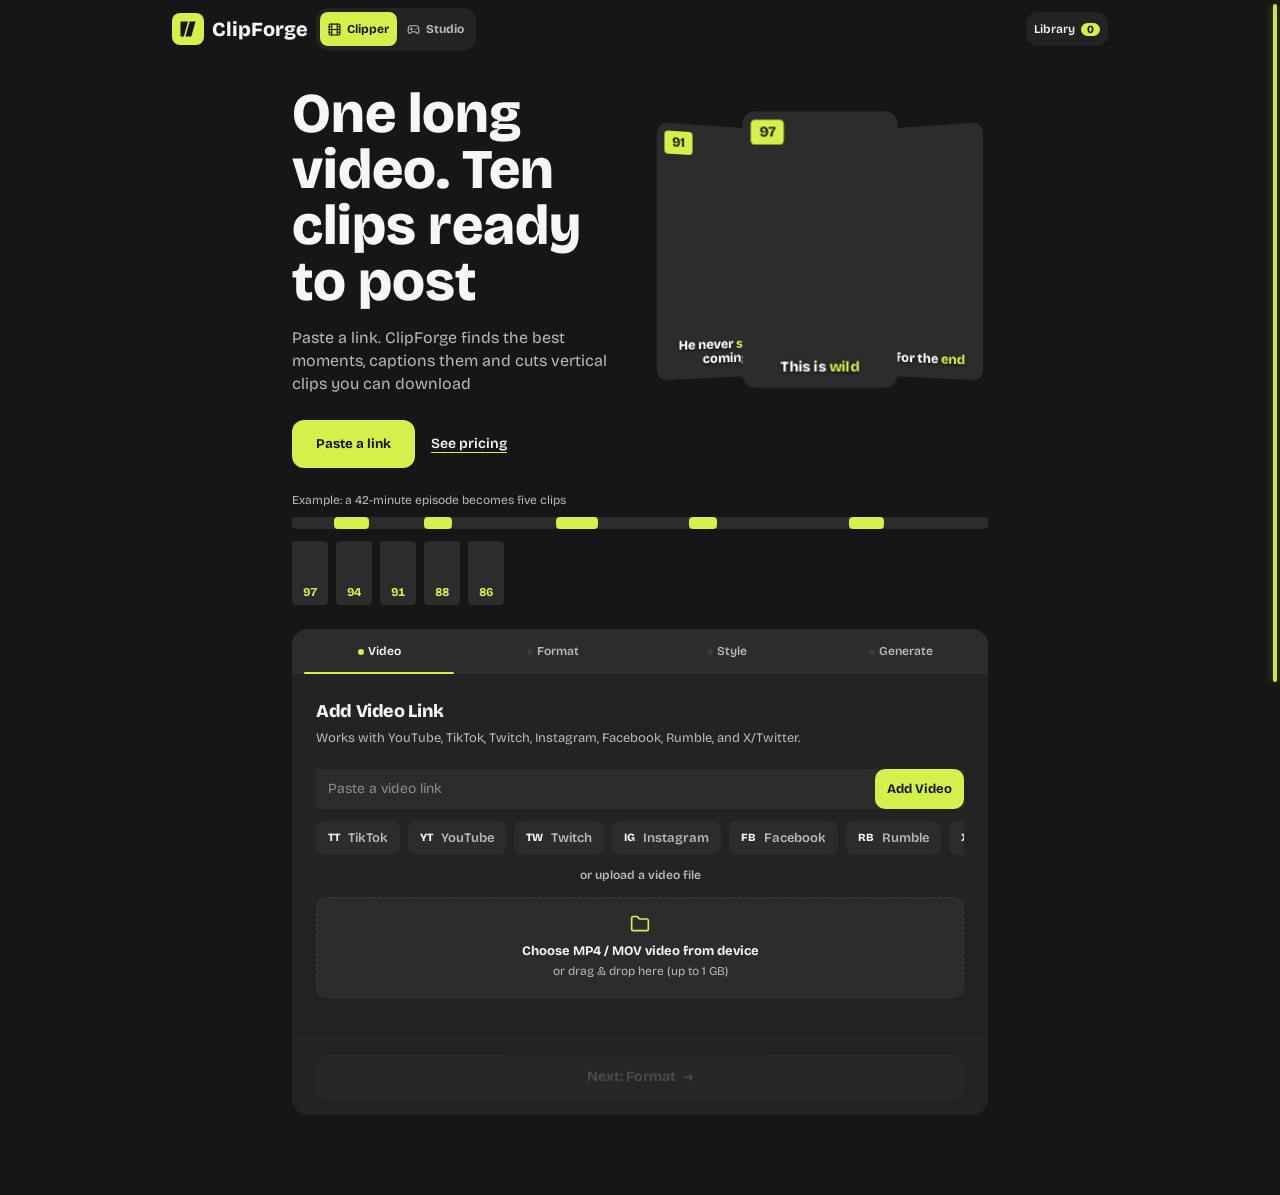
==== commit 65ffba4d: "Fix "Failed to fetch" error with CORS headers, automatic network retry, and YouTube bot-check bypass" ====
--- a/static/index.html
+++ b/static/index.html
@@ -3969,6 +3969,39 @@
     }
     updateLibBadge();
 
+
+    // Resilient network fetch with automatic exponential retry
+    // Prevents mobile connection drops and Render sleep/wake stalls from interrupting user jobs
+    async function fetchWithRetry(url, options = {}, maxRetries = 4, delayMs = 1500) {
+      let lastError = null;
+      for (let attempt = 1; attempt <= maxRetries; attempt++) {
+        try {
+          const res = await fetch(url, options);
+          if (res.status >= 502 && res.status <= 504 && attempt < maxRetries) {
+            console.warn(`[FETCH] HTTP ${res.status} on attempt ${attempt}. Server waking up, retrying...`);
+            const statusEl = $('status-text');
+            if (statusEl && state.running) {
+              statusEl.textContent = `Connecting to cloud worker (waking up server, attempt ${attempt}/${maxRetries})...`;
+            }
+            await new Promise(r => setTimeout(r, delayMs * attempt));
+            continue;
+          }
+          return res;
+        } catch (err) {
+          lastError = err;
+          console.warn(`[FETCH] Connection blip on attempt ${attempt}/${maxRetries}:`, err);
+          if (attempt < maxRetries) {
+            const statusEl = $('status-text');
+            if (statusEl && state.running) {
+              statusEl.textContent = `Connecting to cloud worker (attempt ${attempt}/${maxRetries})...`;
+            }
+            await new Promise(r => setTimeout(r, delayMs * attempt));
+          }
+        }
+      }
+      throw lastError || new Error('Network connection failed after retries');
+    }
+
     // Start Clipper Processing
     function startProcessing() {
       if (!state.queue.length || state.running) return;
@@ -4009,7 +4042,7 @@
           const jobHeaders = { 'Content-Type': 'application/json' };
           if (authState.token) jobHeaders['Authorization'] = `Bearer ${authState.token}`;
 
-          const res = await fetch('/api/jobs', {
+          const res = await fetchWithRetry('/api/jobs', {
             method: 'POST',
             headers: jobHeaders,
             body: JSON.stringify({
@@ -4072,20 +4105,31 @@
             showRelaxedBtn = true;
           }
 
+          const isNetworkError = errMsg.toLowerCase().includes('fetch') || errMsg.toLowerCase().includes('network') || errMsg.toLowerCase().includes('connection');
+          if (isNetworkError) {
+            errTitle = 'Cloud Connection Reconnecting';
+            errDesc = 'The connection to the cloud processing server experienced a brief network delay (common when waking from standby). Your video request is preserved.';
+          }
+
+          const resumeBtnHtml = `<button class="btn-step btn-next" type="button" style="padding:6px 14px;font-size:12px;" onclick="resumeActiveBatch()">🔄 Reconnect & Resume</button>`;
+
           errTextEl.innerHTML = `
             <div class="error-alert-header">
               <span style="font-size:16px;">⚠️</span> ${escapeHtml(errTitle)}
             </div>
             <div class="error-alert-body">${escapeHtml(errDesc)}</div>
-            <div class="error-alert-actions">
-              <button class="btn-back" type="button" style="padding:6px 12px;font-size:11px;" onclick="location.reload()">↺ Start Over</button>
+            <div class="error-alert-actions" style="margin-top:12px;display:flex;gap:8px;flex-wrap:wrap;">
+              ${resumeBtnHtml}
+              <button class="btn-back" type="button" style="padding:6px 12px;font-size:11px;" onclick="cancelAndStartOver()">↺ Start Over</button>
               ${showRelaxedBtn ? '<button class="btn-next" type="button" style="padding:6px 12px;font-size:11px;" onclick="retryRelaxed()">⚡ Retry with Relaxed Limits</button>' : ''}
             </div>
           `;
           errTextEl.style.display = 'block';
           state.running = false;
-          localStorage.removeItem('clipforge_active_job');
-          showToast(errDesc, 'error', errTitle);
+          if (!isNetworkError) {
+            localStorage.removeItem('clipforge_active_job');
+          }
+          showToast(errDesc, isNetworkError ? 'info' : 'error', errTitle);
           return;
         }
       }
@@ -4221,16 +4265,21 @@
         const interval = setInterval(async () => {
           try {
             const res = await fetch('/api/jobs/' + jid);
-            if (!res.ok && res.status !== 404) {
+            if (!res.ok) {
               consecutiveErrors++;
-              if (consecutiveErrors > 25) {
+              if (consecutiveErrors > 30) {
                 clearInterval(interval);
                 reject(new Error(`Server returned HTTP ${res.status}`));
+              }
+              const statusEl = $('status-text');
+              if (statusEl && consecutiveErrors > 3) {
+                statusEl.textContent = (window._lastStage || 'Processing video') + ' (reconnecting...)';
               }
               return;
             }
             const data = await res.json();
             consecutiveErrors = 0;
+            if (data.stage) window._lastStage = data.stage;
 
             if (data.error) {
               clearInterval(interval);
@@ -5289,7 +5338,7 @@
       }, 1000);
 
       try {
-        const res = await fetch('/api/faceless', {
+        const res = await fetchWithRetry('/api/faceless', {
           method: 'POST',
           headers: { 'Content-Type': 'application/json' },
           body: JSON.stringify({
@@ -5461,6 +5510,80 @@
       }
     }
 
+
+    window.resumeActiveBatch = async function() {
+      const errTextEl = $('error-text');
+      if (errTextEl) errTextEl.style.display = 'none';
+
+      const activeStr = localStorage.getItem('clipforge_active_job');
+      let jid = window._activeJid;
+      let item = state.queue[0] || { title: 'Video Batch' };
+
+      if (activeStr) {
+        try {
+          const active = JSON.parse(activeStr);
+          if (active && active.jid) {
+            jid = active.jid;
+            item = active.item || item;
+          }
+        } catch (e) {}
+      }
+
+      if (!jid) {
+        startProcessing();
+        return;
+      }
+
+      $('wizard-box').style.display = 'none';
+      $('results-view').style.display = 'none';
+      $('run-view').style.display = 'block';
+      $('status-text').textContent = 'Reconnecting to processing worker...';
+      state.running = true;
+
+      try {
+        const clips = await pollJob(jid, item);
+        saveToClientLibrary({
+          id: jid,
+          type: "clipper",
+          title: item.title || "Video Batch",
+          thumbnail: item.thumbnail || "",
+          clips,
+          done: true,
+          total_target: state.options.count,
+          clips_count: clips.length
+        });
+        showResults(clips, item, state.options.aspect_ratio);
+      } catch (e) {
+        console.error('Resume error:', e);
+        showToast('Could not reconnect immediately. Please try again in a few seconds.', 'error', 'Reconnect Notice');
+      }
+    };
+
+    window.cancelAndStartOver = function() {
+      localStorage.removeItem('clipforge_active_job');
+      window._activeJid = null;
+      location.reload();
+    };
+
+    window.addEventListener('online', () => {
+      console.log('[NETWORK] Connection restored.');
+      const activeStr = localStorage.getItem('clipforge_active_job');
+      if (activeStr && $('error-text') && $('error-text').style.display === 'block') {
+        showToast('Internet connection restored. Reconnecting to batch...', 'info', 'Network Restored');
+        window.resumeActiveBatch();
+      }
+    });
+
+    document.addEventListener('visibilitychange', () => {
+      if (document.visibilityState === 'visible') {
+        const activeStr = localStorage.getItem('clipforge_active_job');
+        if (activeStr && !state.running && $('run-view') && $('run-view').style.display === 'block') {
+          console.log('[TAB] Tab returned to foreground. Re-syncing active batch...');
+          window.resumeActiveBatch();
+        }
+      }
+    });
+
     checkBackgroundJob();
 
     (function(){var h=document.getElementById('hx'),n=h&&h.firstElementChild;if(!n)return;
@@ -5477,10 +5600,14 @@
       try{await navigator.clipboard.writeText(x+' '+location.origin+u)}catch(e){}
       btn.textContent='Link copied';setTimeout(function(){btn.textContent='Share'},2000)};
     var PLANS=[['Free','$0','60 minutes a month, ClipForge watermark','Start free'],['Creator','$15','300 minutes a month, no watermark, all aspect ratios','Get Creator'],['Pro','$39','1,000 minutes a month, Studio faceless videos, priority rendering','Get Pro']],plan='';
-    $('plans').innerHTML=PLANS.map(function(p,i){return '<div class="pl'+(i==1?' hot':'')+'"><div><b>'+p[0]+'</b><span>'+p[2]+'</span></div><strong>'+p[1]+'<small>/mo</small></strong><button data-p="'+p[0]+'">'+p[3]+'</button></div>'}).join('');
-    $('plans').addEventListener('click',function(e){var b=e.target.closest('[data-p]');if(!b)return;plan=b.dataset.p;$('su').classList.add('on');$('su-msg').textContent='Sign up for '+plan;$('su-email').focus()});
-    $('su-go').onclick=function(){var m=$('su-email').value.trim();if(!/^\S+@\S+\.\S+$/.test(m)){$('su-msg').textContent='Enter a valid email';return}
-      fetch('/api/waitlist',{method:'POST',headers:{'Content-Type':'application/json'},body:JSON.stringify({email:m,plan:plan})}).then(function(r){if(!r.ok)throw 0;$('su-msg').textContent='You\u2019re on the list for '+plan+'. We\u2019ll email you'}).catch(function(){$('su-msg').textContent='Could not save that. Try again in a minute'})};
+    if ($('plans')) {
+      $('plans').innerHTML=PLANS.map(function(p,i){return '<div class="pl'+(i==1?' hot':'')+'"><div><b>'+p[0]+'</b><span>'+p[2]+'</span></div><strong>'+p[1]+'<small>/mo</small></strong><button data-p="'+p[0]+'">'+p[3]+'</button></div>'}).join('');
+      $('plans').addEventListener('click',function(e){var b=e.target.closest('[data-p]');if(!b)return;plan=b.dataset.p;if($('su')){$('su').classList.add('on');if($('su-msg'))$('su-msg').textContent='Sign up for '+plan;if($('su-email'))$('su-email').focus()}});
+    }
+    if ($('su-go')) {
+      $('su-go').onclick=function(){var m=$('su-email').value.trim();if(!/^\S+@\S+\.\S+$/.test(m)){if($('su-msg'))$('su-msg').textContent='Enter a valid email';return}
+        fetch('/api/waitlist',{method:'POST',headers:{'Content-Type':'application/json'},body:JSON.stringify({email:m,plan:plan})}).then(function(r){if(!r.ok)throw 0;if($('su-msg'))$('su-msg').textContent='You\u2019re on the list for '+plan+'. We\u2019ll email you'}).catch(function(){if($('su-msg'))$('su-msg').textContent='Could not save that. Try again in a minute'})};
+    }
 
     function embedOf(u){var m,h=location.hostname;u=u||'';
       if(m=u.match(/(?:youtube\.com\/(?:watch\?(?:.*&)?v=|shorts\/|live\/|embed\/)|youtu\.be\/)([\w-]{6,})/))return['https://www.youtube.com/embed/'+m[1]+'?autoplay=1&playsinline=1',/shorts\//.test(u)];
